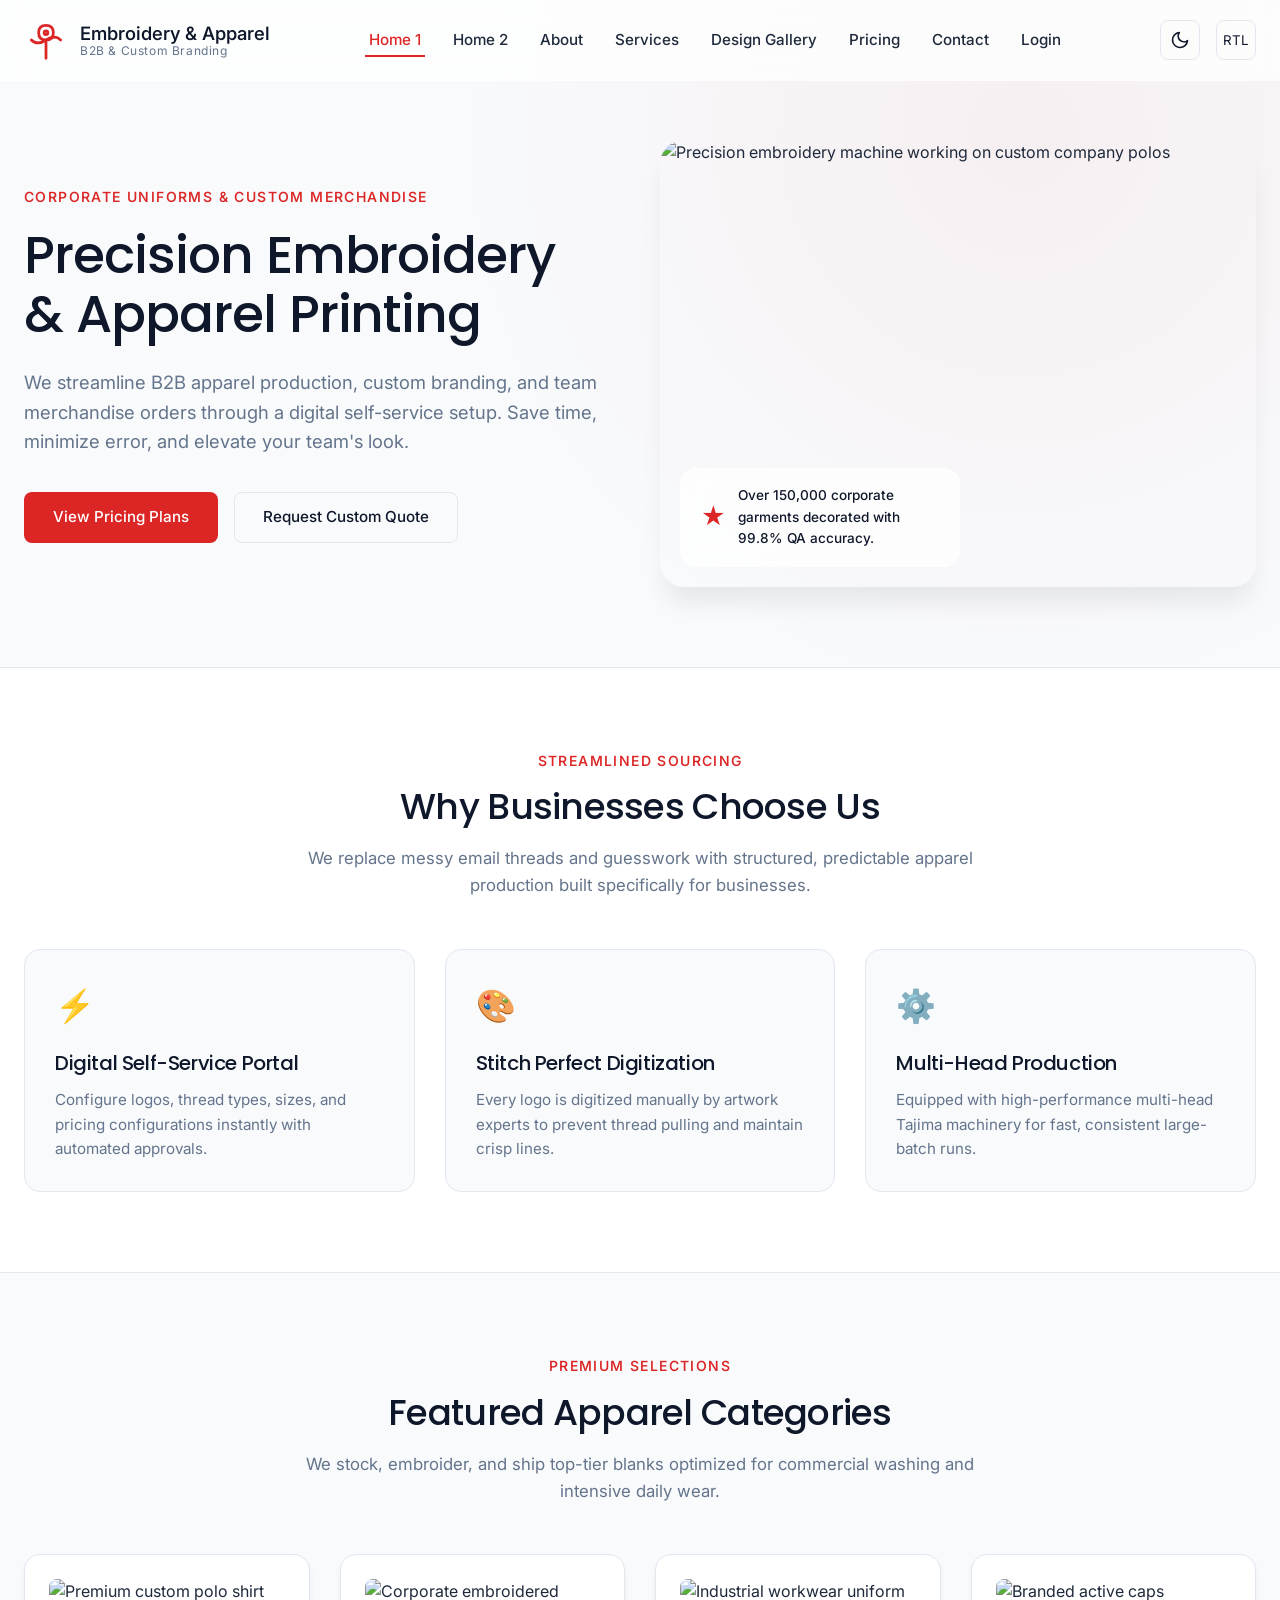
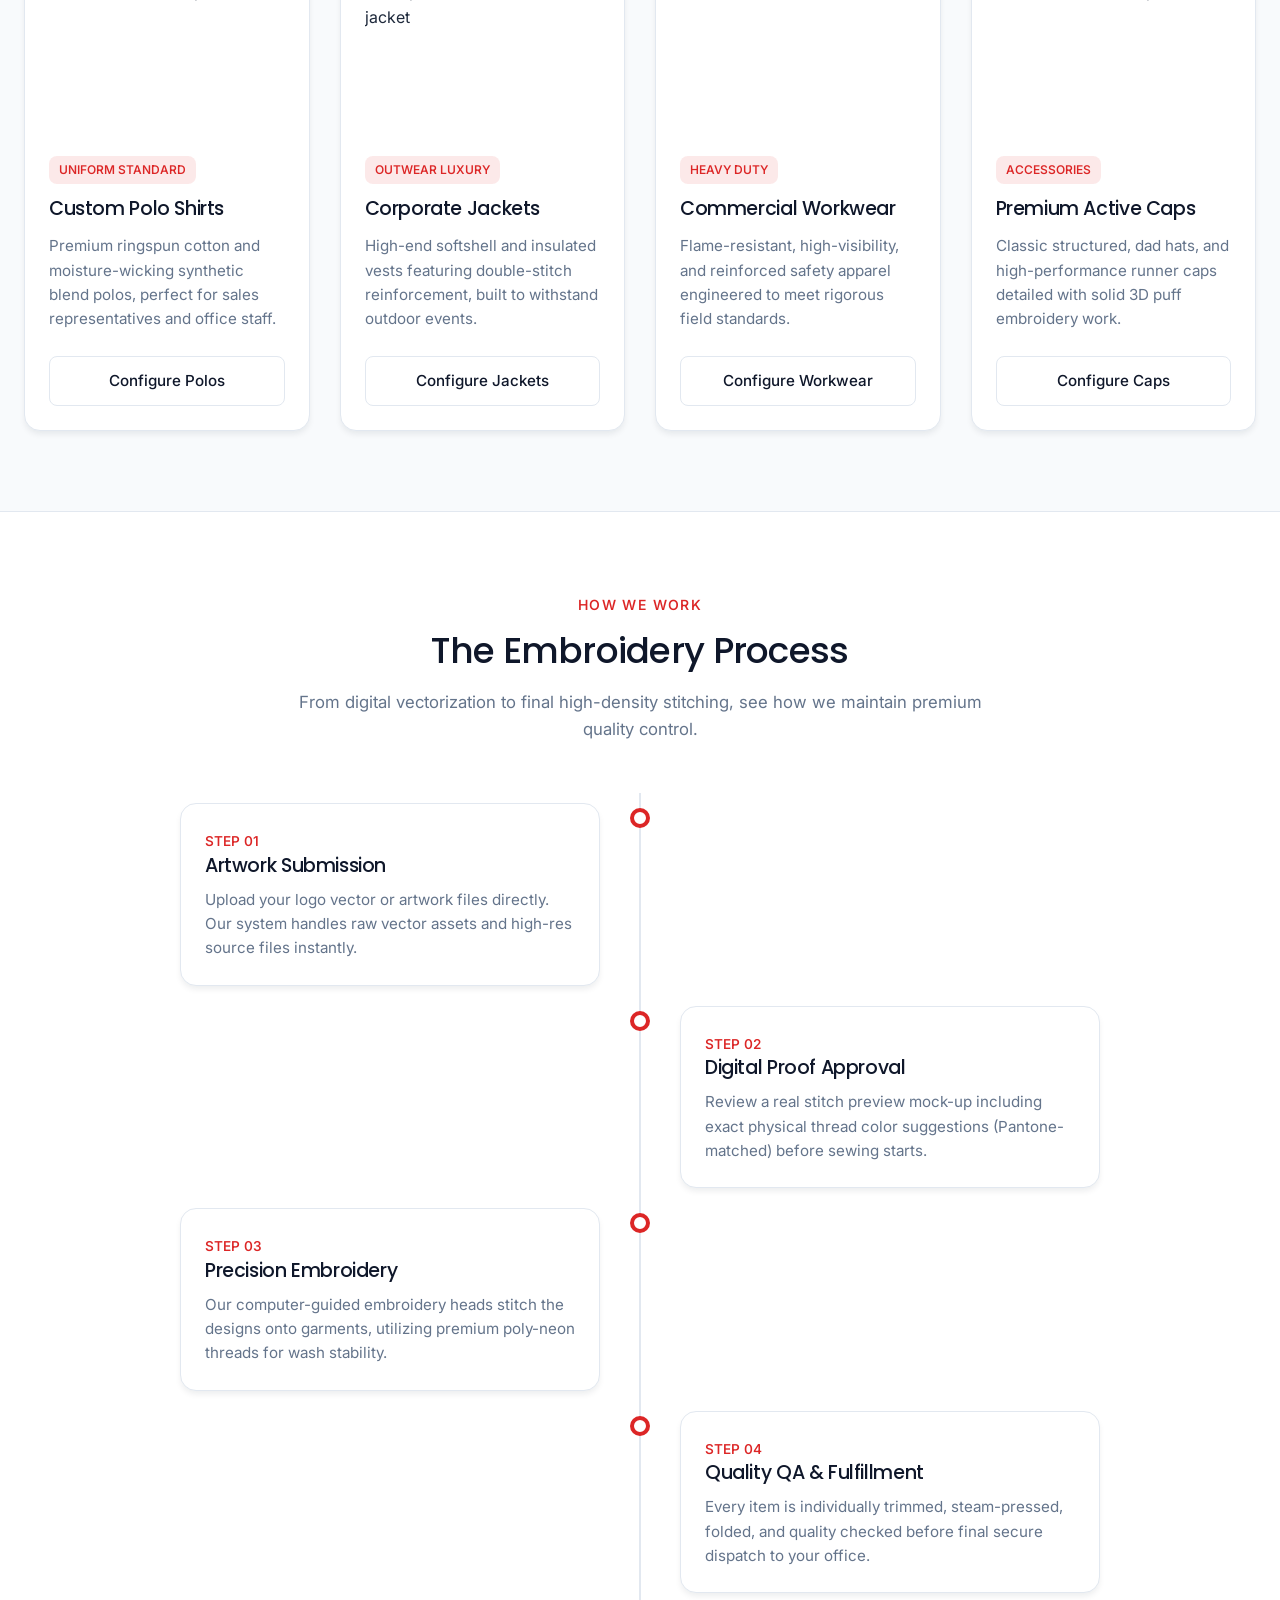
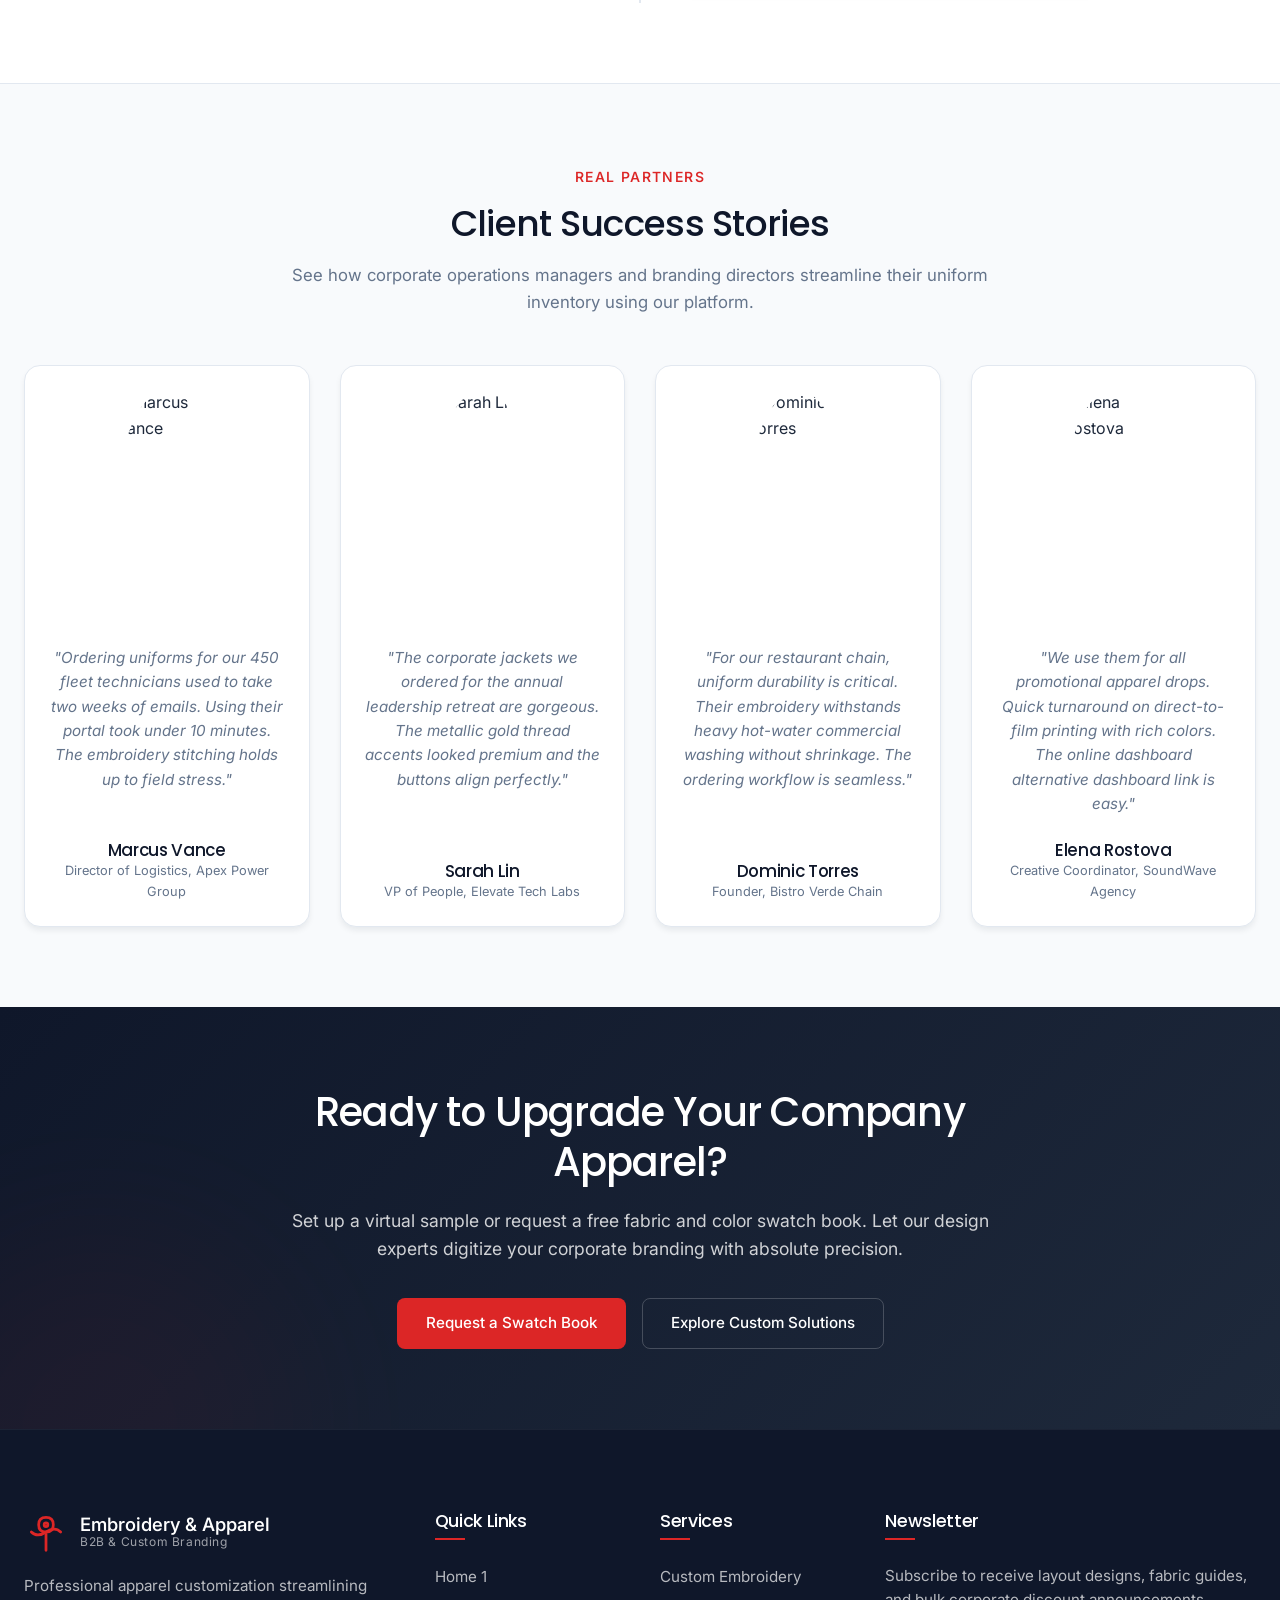
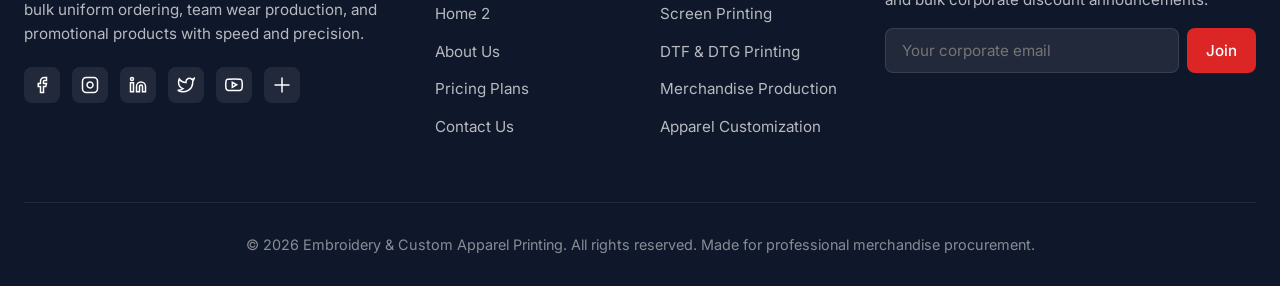
==== index.html @ 30b99170 "Initial commit of Embroidery & Custom Apparel Printing website" ====
<!DOCTYPE html>
<html lang="en">
<head>
  <meta charset="UTF-8">
  <meta name="viewport" content="width=device-width, initial-scale=1.0">
  <title>Embroidery & Custom Apparel Printing | B2B Uniforms & Merchandise</title>
  <meta name="description" content="Streamline B2B corporate uniform ordering, custom embroidery, and promotional screen printing. Discover high-quality bulk apparel production with zero hassle.">
  
  <!-- Open Graph Meta Tags -->
  <meta property="og:title" content="Embroidery & Custom Apparel Printing | B2B Uniforms">
  <meta property="og:description" content="Streamline corporate uniform ordering, custom embroidery, and promotional screen printing with our self-service bulk platform.">
  <meta property="og:image" content="https://images.unsplash.com/photo-1595079676339-1534801ad6cf?q=80&w=1200&auto=format&fit=crop">
  <meta property="og:url" content="https://customapparelprinting.com">
  <meta property="og:type" content="website">

  <!-- Style Sheets -->
  <link rel="stylesheet" href="assets/css/style.css">
  <link rel="stylesheet" href="assets/css/dark-mode.css">
  <link rel="stylesheet" href="assets/css/rtl.css">
</head>
<body>

  <!-- Sticky Navbar -->
  <header class="navbar-header">
    <div class="container navbar-container">
      <a href="index.html" class="logo">
        <svg class="logo-icon" viewBox="0 0 24 24" fill="none" stroke="currentColor" stroke-width="1.5" stroke-linecap="round" stroke-linejoin="round">
          <path d="M12 22V12M12 12c2.5 0 4-1.5 4-4s-1.5-4-4-4-4 1.5-4 4 1.5 4 4 4z"></path>
          <circle cx="12" cy="8" r="1"></circle>
          <path d="M20 12c-2-2-5-2-8 0s-6 2-8 0"></path>
        </svg>
        <div class="logo-text">
          Embroidery & Apparel
          <span>B2B & Custom Branding</span>
        </div>
      </a>
      <nav class="navbar-nav">
        <ul class="nav-menu">
          <li><a href="index.html" class="nav-link active">Home 1</a></li>
          <li><a href="home-2.html" class="nav-link">Home 2</a></li>
          <li><a href="about.html" class="nav-link">About</a></li>
          <li><a href="services.html" class="nav-link">Services</a></li>
          <li><a href="design-gallery.html" class="nav-link">Design Gallery</a></li>
          <li><a href="pricing.html" class="nav-link">Pricing</a></li>
          <li><a href="contact.html" class="nav-link">Contact</a></li>
          <li><a href="login.html" class="nav-link">Login</a></li>
        </ul>
      </nav>
      <div class="navbar-controls">
        <button id="dark-mode-toggle" class="ctrl-btn" aria-label="Toggle Dark Mode">
          <svg width="20" height="20" viewBox="0 0 24 24" fill="none" stroke="currentColor" stroke-width="2" stroke-linecap="round" stroke-linejoin="round">
            <path d="M21 12.79A9 9 0 1 1 11.21 3 7 7 0 0 0 21 12.79z"></path>
          </svg>
        </button>
        <button id="rtl-toggle" class="ctrl-btn" aria-label="Toggle RTL">RTL</button>
        <button class="hamburger" aria-label="Toggle Menu" aria-expanded="false">
          <span></span>
          <span></span>
          <span></span>
        </button>
      </div>
    </div>
  </header>

  <!-- Section 1: Hero Section (Mandatory) -->
  <section class="hero-split section" style="padding-top: 140px; background: radial-gradient(circle at 80% 20%, rgba(220, 38, 38, 0.05) 0%, transparent 50%);">
    <div class="container" style="display: grid; grid-template-columns: 1fr 1fr; gap: 40px; align-items: center;">
      <div class="hero-content" style="max-width: 580px;">
        <span class="section-subtitle" style="margin-bottom: 16px;">Corporate Uniforms & Custom Merchandise</span>
        <h1 style="font-size: 3.25rem; line-height: 1.15; margin-bottom: 24px;">Precision Embroidery & Apparel Printing</h1>
        <p style="font-size: 1.15rem; color: var(--color-text-muted); margin-bottom: 36px; line-height: 1.6;">
          We streamline B2B apparel production, custom branding, and team merchandise orders through a digital self-service setup. Save time, minimize error, and elevate your team's look.
        </p>
        <div style="display: flex; gap: 16px; flex-wrap: wrap;">
          <a href="pricing.html" class="btn btn-primary">View Pricing Plans</a>
          <a href="contact.html" class="btn btn-outline">Request Custom Quote</a>
        </div>
      </div>
      <div class="hero-image-wrapper" style="position: relative; border-radius: var(--border-radius-lg); overflow: hidden; box-shadow: var(--shadow-lg);">
        <img src="https://images.unsplash.com/photo-1595079676339-1534801ad6cf?q=80&w=800&auto=format&fit=crop" alt="Precision embroidery machine working on custom company polos" style="width: 100%; object-fit: cover; aspect-ratio: 4/3; display: block;" loading="lazy">
        <div style="position: absolute; bottom: 20px; left: 20px; background: var(--glass-bg); backdrop-filter: var(--glass-backdrop-filter); -webkit-backdrop-filter: var(--glass-backdrop-filter); border: 1px solid var(--glass-border); padding: 16px 20px; border-radius: var(--border-radius-md); display: flex; align-items: center; gap: 12px; max-width: 280px;">
          <span style="font-size: 24px; color: var(--color-accent);">★</span>
          <p style="font-size: 0.85rem; font-weight: 500; color: var(--color-primary); margin: 0;">Over 150,000 corporate garments decorated with 99.8% QA accuracy.</p>
        </div>
      </div>
    </div>
  </section>

  <!-- Section 2: Why Businesses Choose Us -->
  <section class="section" style="background-color: var(--color-bg-card); border-top: 1px solid var(--color-border); border-bottom: 1px solid var(--color-border);">
    <div class="container">
      <div class="section-title-wrapper">
        <span class="section-subtitle">Streamlined Sourcing</span>
        <h2 class="section-title">Why Businesses Choose Us</h2>
        <p class="section-desc">We replace messy email threads and guesswork with structured, predictable apparel production built specifically for businesses.</p>
      </div>
      <div style="display: grid; grid-template-columns: repeat(auto-fit, minmax(280px, 1fr)); gap: 30px;">
        <div style="padding: 30px; border-radius: var(--border-radius-md); border: 1px solid var(--color-border); background: var(--color-bg); transition: var(--transition-smooth);">
          <div style="color: var(--color-accent); font-size: 2rem; margin-bottom: 20px;">⚡</div>
          <h3 style="font-size: 1.25rem; margin-bottom: 12px;">Digital Self-Service Portal</h3>
          <p style="color: var(--color-text-muted); font-size: 0.95rem;">Configure logos, thread types, sizes, and pricing configurations instantly with automated approvals.</p>
        </div>
        <div style="padding: 30px; border-radius: var(--border-radius-md); border: 1px solid var(--color-border); background: var(--color-bg); transition: var(--transition-smooth);">
          <div style="color: var(--color-accent); font-size: 2rem; margin-bottom: 20px;">🎨</div>
          <h3 style="font-size: 1.25rem; margin-bottom: 12px;">Stitch Perfect Digitization</h3>
          <p style="color: var(--color-text-muted); font-size: 0.95rem;">Every logo is digitized manually by artwork experts to prevent thread pulling and maintain crisp lines.</p>
        </div>
        <div style="padding: 30px; border-radius: var(--border-radius-md); border: 1px solid var(--color-border); background: var(--color-bg); transition: var(--transition-smooth);">
          <div style="color: var(--color-accent); font-size: 2rem; margin-bottom: 20px;">⚙️</div>
          <h3 style="font-size: 1.25rem; margin-bottom: 12px;">Multi-Head Production</h3>
          <p style="color: var(--color-text-muted); font-size: 0.95rem;">Equipped with high-performance multi-head Tajima machinery for fast, consistent large-batch runs.</p>
        </div>
      </div>
    </div>
  </section>

  <!-- Section 3: 4 Featured Apparel Categories (4 Cards) -->
  <section class="section">
    <div class="container">
      <div class="section-title-wrapper">
        <span class="section-subtitle">Premium Selections</span>
        <h2 class="section-title">Featured Apparel Categories</h2>
        <p class="section-desc">We stock, embroider, and ship top-tier blanks optimized for commercial washing and intensive daily wear.</p>
      </div>
      <div class="card-grid">
        <!-- Card 1 -->
        <div class="card-item">
          <div class="card-img-wrapper">
            <img src="https://images.unsplash.com/photo-1583743814966-8936f5b7be1a?q=80&w=600&auto=format&fit=crop" alt="Premium custom polo shirt" loading="lazy">
          </div>
          <div class="card-body">
            <span class="card-badge">Uniform Standard</span>
            <h3 class="card-title">Custom Polo Shirts</h3>
            <p class="card-text">Premium ringspun cotton and moisture-wicking synthetic blend polos, perfect for sales representatives and office staff.</p>
            <a href="services-details.html" class="btn btn-outline btn-block card-btn">Configure Polos</a>
          </div>
        </div>
        <!-- Card 2 -->
        <div class="card-item">
          <div class="card-img-wrapper">
            <img src="https://images.unsplash.com/photo-1551488831-00ddcb6c6bd3?q=80&w=600&auto=format&fit=crop" alt="Corporate embroidered jacket" loading="lazy">
          </div>
          <div class="card-body">
            <span class="card-badge">Outwear Luxury</span>
            <h3 class="card-title">Corporate Jackets</h3>
            <p class="card-text">High-end softshell and insulated vests featuring double-stitch reinforcement, built to withstand outdoor events.</p>
            <a href="services-details.html" class="btn btn-outline btn-block card-btn">Configure Jackets</a>
          </div>
        </div>
        <!-- Card 3 -->
        <div class="card-item">
          <div class="card-img-wrapper">
            <img src="https://images.unsplash.com/photo-1504307651254-35680f356dfd?q=80&w=600&auto=format&fit=crop" alt="Industrial workwear uniform" loading="lazy">
          </div>
          <div class="card-body">
            <span class="card-badge">Heavy Duty</span>
            <h3 class="card-title">Commercial Workwear</h3>
            <p class="card-text">Flame-resistant, high-visibility, and reinforced safety apparel engineered to meet rigorous field standards.</p>
            <a href="services-details.html" class="btn btn-outline btn-block card-btn">Configure Workwear</a>
          </div>
        </div>
        <!-- Card 4 -->
        <div class="card-item">
          <div class="card-img-wrapper">
            <img src="https://images.unsplash.com/photo-1588850561407-ed78c282e89b?q=80&w=600&auto=format&fit=crop" alt="Branded active caps" loading="lazy">
          </div>
          <div class="card-body">
            <span class="card-badge">Accessories</span>
            <h3 class="card-title">Premium Active Caps</h3>
            <p class="card-text">Classic structured, dad hats, and high-performance runner caps detailed with solid 3D puff embroidery work.</p>
            <a href="services-details.html" class="btn btn-outline btn-block card-btn">Configure Caps</a>
          </div>
        </div>
      </div>
    </div>
  </section>

  <!-- Section 4: Embroidery Process Timeline -->
  <section class="section" style="background-color: var(--color-bg-card); border-top: 1px solid var(--color-border); border-bottom: 1px solid var(--color-border);">
    <div class="container">
      <div class="section-title-wrapper">
        <span class="section-subtitle">How We Work</span>
        <h2 class="section-title">The Embroidery Process</h2>
        <p class="section-desc">From digital vectorization to final high-density stitching, see how we maintain premium quality control.</p>
      </div>
      <div class="timeline">
        <!-- Timeline Item 1 -->
        <div class="timeline-item timeline-left">
          <div class="timeline-content">
            <span class="timeline-step">Step 01</span>
            <h3 style="font-size: 1.2rem; margin-bottom: 10px;">Artwork Submission</h3>
            <p style="color: var(--color-text-muted); font-size: 0.95rem;">Upload your logo vector or artwork files directly. Our system handles raw vector assets and high-res source files instantly.</p>
          </div>
        </div>
        <!-- Timeline Item 2 -->
        <div class="timeline-item timeline-right">
          <div class="timeline-content">
            <span class="timeline-step">Step 02</span>
            <h3 style="font-size: 1.2rem; margin-bottom: 10px;">Digital Proof Approval</h3>
            <p style="color: var(--color-text-muted); font-size: 0.95rem;">Review a real stitch preview mock-up including exact physical thread color suggestions (Pantone-matched) before sewing starts.</p>
          </div>
        </div>
        <!-- Timeline Item 3 -->
        <div class="timeline-item timeline-left">
          <div class="timeline-content">
            <span class="timeline-step">Step 03</span>
            <h3 style="font-size: 1.2rem; margin-bottom: 10px;">Precision Embroidery</h3>
            <p style="color: var(--color-text-muted); font-size: 0.95rem;">Our computer-guided embroidery heads stitch the designs onto garments, utilizing premium poly-neon threads for wash stability.</p>
          </div>
        </div>
        <!-- Timeline Item 4 -->
        <div class="timeline-item timeline-right">
          <div class="timeline-content">
            <span class="timeline-step">Step 04</span>
            <h3 style="font-size: 1.2rem; margin-bottom: 10px;">Quality QA & Fulfillment</h3>
            <p style="color: var(--color-text-muted); font-size: 0.95rem;">Every item is individually trimmed, steam-pressed, folded, and quality checked before final secure dispatch to your office.</p>
          </div>
        </div>
      </div>
    </div>
  </section>

  <!-- Section 5: 4 Client Success Stories (4 Cards) -->
  <section class="section">
    <div class="container">
      <div class="section-title-wrapper">
        <span class="section-subtitle">Real Partners</span>
        <h2 class="section-title">Client Success Stories</h2>
        <p class="section-desc">See how corporate operations managers and branding directors streamline their uniform inventory using our platform.</p>
      </div>
      <div class="card-grid">
        <!-- Testimonial 1 -->
        <div class="card-item">
          <div class="card-img-wrapper" style="padding-top: 100%; border-radius: 50%; width: 100px; height: 100px; margin: 0 auto 20px;">
            <img src="https://images.unsplash.com/photo-1560250097-0b93528c311a?q=80&w=400&auto=format&fit=crop" alt="Marcus Vance" style="border-radius: 50%;">
          </div>
          <div class="card-body" style="text-align: center;">
            <p class="card-text" style="font-style: italic;">"Ordering uniforms for our 450 fleet technicians used to take two weeks of emails. Using their portal took under 10 minutes. The embroidery stitching holds up to field stress."</p>
            <h4 style="font-size: 1.05rem; margin-top: auto;">Marcus Vance</h4>
            <span style="font-size: 0.8rem; color: var(--color-text-muted);">Director of Logistics, Apex Power Group</span>
          </div>
        </div>
        <!-- Testimonial 2 -->
        <div class="card-item">
          <div class="card-img-wrapper" style="padding-top: 100%; border-radius: 50%; width: 100px; height: 100px; margin: 0 auto 20px;">
            <img src="https://images.unsplash.com/photo-1573496359142-b8d87734a5a2?q=80&w=400&auto=format&fit=crop" alt="Sarah Lin" style="border-radius: 50%;">
          </div>
          <div class="card-body" style="text-align: center;">
            <p class="card-text" style="font-style: italic;">"The corporate jackets we ordered for the annual leadership retreat are gorgeous. The metallic gold thread accents looked premium and the buttons align perfectly."</p>
            <h4 style="font-size: 1.05rem; margin-top: auto;">Sarah Lin</h4>
            <span style="font-size: 0.8rem; color: var(--color-text-muted);">VP of People, Elevate Tech Labs</span>
          </div>
        </div>
        <!-- Testimonial 3 -->
        <div class="card-item">
          <div class="card-img-wrapper" style="padding-top: 100%; border-radius: 50%; width: 100px; height: 100px; margin: 0 auto 20px;">
            <img src="https://images.unsplash.com/photo-1580489944761-15a19d654956?q=80&w=400&auto=format&fit=crop" alt="Dominic Torres" style="border-radius: 50%;">
          </div>
          <div class="card-body" style="text-align: center;">
            <p class="card-text" style="font-style: italic;">"For our restaurant chain, uniform durability is critical. Their embroidery withstands heavy hot-water commercial washing without shrinkage. The ordering workflow is seamless."</p>
            <h4 style="font-size: 1.05rem; margin-top: auto;">Dominic Torres</h4>
            <span style="font-size: 0.8rem; color: var(--color-text-muted);">Founder, Bistro Verde Chain</span>
          </div>
        </div>
        <!-- Testimonial 4 -->
        <div class="card-item">
          <div class="card-img-wrapper" style="padding-top: 100%; border-radius: 50%; width: 100px; height: 100px; margin: 0 auto 20px;">
            <img src="https://images.unsplash.com/photo-1519085360753-af0119f7cbe7?q=80&w=400&auto=format&fit=crop" alt="Elena Rostova" style="border-radius: 50%;">
          </div>
          <div class="card-body" style="text-align: center;">
            <p class="card-text" style="font-style: italic;">"We use them for all promotional apparel drops. Quick turnaround on direct-to-film printing with rich colors. The online dashboard alternative dashboard link is easy."</p>
            <h4 style="font-size: 1.05rem; margin-top: auto;">Elena Rostova</h4>
            <span style="font-size: 0.8rem; color: var(--color-text-muted);">Creative Coordinator, SoundWave Agency</span>
          </div>
        </div>
      </div>
    </div>
  </section>

  <!-- Section 6: Call To Action Banner -->
  <section class="section" style="background: linear-gradient(135deg, var(--color-primary) 0%, var(--color-secondary) 100%); color: var(--color-light); overflow: hidden; position: relative;">
    <div class="container" style="text-align: center; max-width: 800px; position: relative; z-index: 2;">
      <h2 style="color: var(--color-light); font-size: 2.5rem; margin-bottom: 20px;">Ready to Upgrade Your Company Apparel?</h2>
      <p style="color: rgba(255,255,255,0.8); font-size: 1.1rem; margin-bottom: 35px; line-height: 1.6;">
        Set up a virtual sample or request a free fabric and color swatch book. Let our design experts digitize your corporate branding with absolute precision.
      </p>
      <div style="display: flex; gap: 16px; justify-content: center; flex-wrap: wrap;">
        <a href="contact.html" class="btn btn-primary">Request a Swatch Book</a>
        <a href="services.html" class="btn btn-outline" style="border-color: rgba(255,255,255,0.2); color: var(--color-light);">Explore Custom Solutions</a>
      </div>
    </div>
    <div style="position: absolute; width: 400px; height: 400px; background-color: var(--color-accent); border-radius: 50%; opacity: 0.05; bottom: -200px; left: -100px; filter: blur(80px);"></div>
  </section>

  <!-- Sticky Footer -->
  <footer class="footer">
    <div class="container">
      <div class="footer-grid">
        <div>
          <a href="index.html" class="logo" style="margin-bottom: 20px;">
            <svg class="logo-icon" viewBox="0 0 24 24" fill="none" stroke="currentColor" stroke-width="1.5" stroke-linecap="round" stroke-linejoin="round" style="color: var(--color-accent);">
              <path d="M12 22V12M12 12c2.5 0 4-1.5 4-4s-1.5-4-4-4-4 1.5-4 4 1.5 4 4 4z"></path>
              <circle cx="12" cy="8" r="1"></circle>
              <path d="M20 12c-2-2-5-2-8 0s-6 2-8 0"></path>
            </svg>
            <div class="logo-text" style="color: var(--color-light);">
              Embroidery & Apparel
              <span style="color: rgba(255,255,255,0.6);">B2B & Custom Branding</span>
            </div>
          </a>
          <p class="footer-col-desc">
            Professional apparel customization streamlining bulk uniform ordering, team wear production, and promotional products with speed and precision.
          </p>
          <div class="social-links">
            <a href="https://facebook.com" class="social-link" target="_blank" aria-label="Facebook"><svg width="18" height="18" viewBox="0 0 24 24" fill="none" stroke="currentColor" stroke-width="2"><path d="M18 2h-3a5 5 0 0 0-5 5v3H7v4h3v8h4v-8h3l1-4h-4V7a1 1 0 0 1 1-1h3z"></path></svg></a>
            <a href="https://instagram.com" class="social-link" target="_blank" aria-label="Instagram"><svg width="18" height="18" viewBox="0 0 24 24" fill="none" stroke="currentColor" stroke-width="2"><rect x="2" y="2" width="20" height="20" rx="5" ry="5"></rect><path d="M16 11.37A4 4 0 1 1 12.63 8 4 4 0 0 1 16 11.37z"></path><line x1="17.5" y1="6.5" x2="17.51" y2="6.5"></line></svg></a>
            <a href="https://linkedin.com" class="social-link" target="_blank" aria-label="LinkedIn"><svg width="18" height="18" viewBox="0 0 24 24" fill="none" stroke="currentColor" stroke-width="2"><path d="M16 8a6 6 0 0 1 6 6v7h-4v-7a2 2 0 0 0-2-2 2 2 0 0 0-2 2v7h-4v-7a6 6 0 0 1 6-6z"></path><rect x="2" y="9" width="4" height="12"></rect><circle cx="4" cy="4" r="2"></circle></svg></a>
            <a href="https://twitter.com" class="social-link" target="_blank" aria-label="X"><svg width="18" height="18" viewBox="0 0 24 24" fill="none" stroke="currentColor" stroke-width="2"><path d="M23 3a10.9 10.9 0 0 1-3.14 1.53 4.48 4.48 0 0 0-7.86 3v1A10.66 10.66 0 0 1 3 4s-4 9 5 13a11.64 11.64 0 0 1-7 2c9 5 20 0 20-11.5a4.5 4.5 0 0 0-.08-.83A7.72 7.72 0 0 0 23 3z"></path></svg></a>
            <a href="https://youtube.com" class="social-link" target="_blank" aria-label="YouTube"><svg width="18" height="18" viewBox="0 0 24 24" fill="none" stroke="currentColor" stroke-width="2"><path d="M22.54 6.42a2.78 2.78 0 0 0-1.94-2C18.88 4 12 4 12 4s-6.88 0-8.6.46a2.78 2.78 0 0 0-1.94 2A29 29 0 0 0 1 11.75a29 29 0 0 0 .46 5.33A2.78 2.78 0 0 0 3.4 19c1.72.46 8.6.46 8.6.46s6.88 0 8.6-.46a2.78 2.78 0 0 0 1.94-2 29 29 0 0 0 .46-5.25 29 29 0 0 0-.46-5.33z"></path><polygon points="9.75 15.02 15.5 11.75 9.75 8.48 9.75 15.02"></polygon></svg></a>
            <a href="https://pinterest.com" class="social-link" target="_blank" aria-label="Pinterest"><svg width="18" height="18" viewBox="0 0 24 24" fill="none" stroke="currentColor" stroke-width="2"><line x1="2" y1="12" x2="22" y2="12"></line><line x1="12" y1="2" x2="12" y2="22"></line></svg></a>
          </div>
        </div>
        <div>
          <h4 class="footer-col-title">Quick Links</h4>
          <ul class="footer-links">
            <li><a href="index.html">Home 1</a></li>
            <li><a href="home-2.html">Home 2</a></li>
            <li><a href="about.html">About Us</a></li>
            <li><a href="pricing.html">Pricing Plans</a></li>
            <li><a href="contact.html">Contact Us</a></li>
          </ul>
        </div>
        <div>
          <h4 class="footer-col-title">Services</h4>
          <ul class="footer-links">
            <li><a href="services-details.html">Custom Embroidery</a></li>
            <li><a href="services-details.html">Screen Printing</a></li>
            <li><a href="services-details.html">DTF & DTG Printing</a></li>
            <li><a href="services-details.html">Merchandise Production</a></li>
            <li><a href="services.html">Apparel Customization</a></li>
          </ul>
        </div>
        <div>
          <h4 class="footer-col-title">Newsletter</h4>
          <p class="newsletter-text">Subscribe to receive layout designs, fabric guides, and bulk corporate discount announcements.</p>
          <form class="newsletter-form" data-validate>
            <div class="form-group" style="margin-bottom:0; flex-grow:1;">
              <input type="email" class="form-input newsletter-input" placeholder="Your corporate email" required aria-label="Email Address">
              <span class="form-error-msg">Please enter a valid email</span>
            </div>
            <button type="submit" class="btn btn-primary" style="padding:12px 18px;">Join</button>
          </form>
        </div>
      </div>
      <div class="footer-bottom">
        <p>&copy; 2026 Embroidery & Custom Apparel Printing. All rights reserved. Made for professional merchandise procurement.</p>
      </div>
    </div>
  </footer>

  <!-- Scripts -->
  <script src="assets/js/main.js"></script>
</body>
</html>
---- assets/css/style.css ----
@import url('https://fonts.googleapis.com/css2?family=Inter:wght@400;500;550&family=Poppins:wght@400;500;550&display=swap');

:root {
  /* Colors */
  --color-primary: #0F172A;
  --color-secondary: #1E293B;
  --color-accent: #DC2626;
  --color-light: #FFFFFF;
  --color-bg: #F8FAFC;
  --color-bg-card: #FFFFFF;
  --color-text: #1E293B;
  --color-text-muted: #64748B;
  --color-border: #E2E8F0;
  --color-input-bg: #FFFFFF;
  --color-accent-hover: #B91C1C;
  --color-shadow: rgba(15, 23, 42, 0.08);

  /* Typography */
  --font-primary: 'Poppins', sans-serif;
  --font-secondary: 'Inter', sans-serif;

  /* Spacing & Layout */
  --border-radius-sm: 8px;
  --border-radius-md: 16px;
  --border-radius-lg: 24px;
  --transition-smooth: all 0.3s cubic-bezier(0.4, 0, 0.2, 1);
  --shadow-sm: 0 4px 6px -1px var(--color-shadow);
  --shadow-md: 0 10px 15px -3px var(--color-shadow);
  --shadow-lg: 0 20px 25px -5px var(--color-shadow);

  /* Glassmorphism */
  --glass-bg: rgba(255, 255, 255, 0.75);
  --glass-border: rgba(255, 255, 255, 0.3);
  --glass-backdrop-filter: blur(12px);
}

/* General Reset */
*, *::before, *::after {
  box-sizing: border-box;
  margin: 0;
  padding: 0;
}

html {
  scroll-behavior: smooth;
  font-size: 16px;
}

body {
  font-family: var(--font-secondary);
  font-weight: 400;
  color: var(--color-text);
  background-color: var(--color-bg);
  line-height: 1.6;
  overflow-x: hidden;
  transition: background-color 0.3s, color 0.3s;
}

/* Typography Rules */
h1, h2, h3, h4, h5, h6 {
  font-family: var(--font-primary);
  font-weight: 500; /* Strict requirement: under 600 (500 or 550) */
  color: var(--color-primary);
  line-height: 1.25;
  letter-spacing: -0.02em;
}

p, span, li, button, input, label, textarea, select {
  font-family: var(--font-secondary);
  font-weight: 400; /* Between 400 and 550 */
}

a {
  text-decoration: none;
  color: inherit;
  transition: var(--transition-smooth);
}

img {
  max-width: 100%;
  height: auto;
  display: block;
}

/* Container */
.container {
  width: 100%;
  max-width: 1280px;
  margin-left: auto;
  margin-right: auto;
  padding-left: 24px;
  padding-right: 24px;
}

/* Section Spacing */
.section {
  padding: 80px 0;
  position: relative;
}

.section-title-wrapper {
  text-align: center;
  margin-bottom: 50px;
  max-width: 700px;
  margin-left: auto;
  margin-right: auto;
}

.section-subtitle {
  color: var(--color-accent);
  font-size: 0.875rem;
  font-weight: 550;
  text-transform: uppercase;
  letter-spacing: 0.1em;
  margin-bottom: 12px;
  display: inline-block;
}

.section-title {
  font-size: 2.25rem;
  margin-bottom: 16px;
}

.section-desc {
  font-size: 1.05rem;
  color: var(--color-text-muted);
}

/* Buttons */
.btn {
  display: inline-flex;
  align-items: center;
  justify-content: center;
  padding: 12px 28px;
  font-weight: 500;
  border-radius: var(--border-radius-sm);
  transition: var(--transition-smooth);
  cursor: pointer;
  border: 1px solid transparent;
  font-size: 0.95rem;
  gap: 8px;
}

.btn-primary {
  background-color: var(--color-accent);
  color: var(--color-light);
}

.btn-primary:hover {
  background-color: var(--color-accent-hover);
  transform: translateY(-2px);
}

.btn-secondary {
  background-color: var(--color-secondary);
  color: var(--color-light);
}

.btn-secondary:hover {
  background-color: var(--color-primary);
  transform: translateY(-2px);
}

.btn-outline {
  background-color: transparent;
  border-color: var(--color-border);
  color: var(--color-primary);
}

.btn-outline:hover {
  background-color: var(--color-primary);
  color: var(--color-light);
  border-color: var(--color-primary);
  transform: translateY(-2px);
}

.btn-block {
  width: 100%;
}

/* Header & Navigation */
.navbar-header {
  position: fixed;
  top: 0;
  left: 0;
  width: 100%;
  z-index: 1000;
  background-color: var(--glass-bg);
  border-bottom: 1px solid var(--glass-border);
  backdrop-filter: var(--glass-backdrop-filter);
  -webkit-backdrop-filter: var(--glass-backdrop-filter);
  transition: var(--transition-smooth);
}

.navbar-header.scrolled {
  box-shadow: var(--shadow-sm);
}

.navbar-container {
  display: flex;
  align-items: center;
  justify-content: space-between;
  height: 80px;
}

/* Logo Design */
.logo {
  display: flex;
  align-items: center;
  gap: 12px;
}

.logo-icon {
  width: 44px;
  height: 44px;
  color: var(--color-accent);
}

.logo-text {
  font-size: 1.15rem;
  font-weight: 550;
  line-height: 1.2;
  color: var(--color-primary);
}

.logo-text span {
  display: block;
  font-size: 0.75rem;
  color: var(--color-text-muted);
  font-weight: 400;
  letter-spacing: 0.05em;
}

/* Navigation Links */
.nav-menu {
  display: flex;
  align-items: center;
  list-style: none;
  gap: 24px;
}

.nav-link {
  font-size: 0.95rem;
  font-weight: 500;
  color: var(--color-secondary);
  padding: 8px 4px;
  position: relative;
}

.nav-link:hover, .nav-link.active {
  color: var(--color-accent);
}

.nav-link::after {
  content: '';
  position: absolute;
  bottom: 0;
  left: 0;
  width: 0;
  height: 2px;
  background-color: var(--color-accent);
  transition: var(--transition-smooth);
}

.nav-link:hover::after, .nav-link.active::after {
  width: 100%;
}

/* Navbar Controls */
.navbar-controls {
  display: flex;
  align-items: center;
  gap: 16px;
}

.ctrl-btn {
  background: transparent;
  border: 1px solid var(--color-border);
  border-radius: var(--border-radius-sm);
  width: 40px;
  height: 40px;
  display: flex;
  align-items: center;
  justify-content: center;
  cursor: pointer;
  color: var(--color-primary);
  transition: var(--transition-smooth);
}

.ctrl-btn:hover {
  background-color: var(--color-border);
  color: var(--color-accent);
}

.hamburger {
  display: none;
  flex-direction: column;
  justify-content: space-between;
  width: 24px;
  height: 18px;
  background: transparent;
  border: none;
  cursor: pointer;
}

.hamburger span {
  width: 100%;
  height: 2px;
  background-color: var(--color-primary);
  transition: var(--transition-smooth);
}

/* Grid & Card Rules */
.card-grid {
  display: grid;
  gap: 30px;
}

@media (min-width: 1024px) {
  .card-grid {
    grid-template-columns: repeat(4, 1fr);
  }
}

@media (min-width: 768px) and (max-width: 1023px) {
  .card-grid {
    grid-template-columns: repeat(2, 1fr);
  }
}

@media (max-width: 767px) {
  .card-grid {
    grid-template-columns: 1fr;
  }
}

/* Core Card Item - Structured for equal heights & perfectly aligned buttons */
.card-item {
  background-color: var(--color-bg-card);
  border: 1px solid var(--color-border);
  border-radius: var(--border-radius-md);
  padding: 24px;
  display: flex;
  flex-direction: column;
  height: 100%;
  transition: var(--transition-smooth);
  box-shadow: var(--shadow-sm);
}

.card-item:hover {
  transform: translateY(-6px);
  box-shadow: var(--shadow-lg);
  border-color: var(--color-accent);
}

.card-img-wrapper {
  position: relative;
  width: 100%;
  padding-top: 66.67%; /* 3:2 exact aspect ratio */
  border-radius: var(--border-radius-sm);
  overflow: hidden;
  margin-bottom: 20px;
}

.card-img-wrapper img {
  position: absolute;
  top: 0;
  left: 0;
  width: 100%;
  height: 100%;
  object-fit: cover;
  transition: var(--transition-smooth);
}

.card-item:hover .card-img-wrapper img {
  transform: scale(1.05);
}

.card-body {
  display: flex;
  flex-direction: column;
  flex-grow: 1;
}

.card-badge {
  display: inline-block;
  align-self: flex-start;
  background-color: rgba(220, 38, 38, 0.1);
  color: var(--color-accent);
  padding: 4px 10px;
  border-radius: var(--border-radius-sm);
  font-size: 0.75rem;
  font-weight: 550;
  margin-bottom: 12px;
  text-transform: uppercase;
}

.card-title {
  font-size: 1.2rem;
  margin-bottom: 12px;
  color: var(--color-primary);
  line-height: 1.4;
}

.card-text {
  font-size: 0.95rem;
  color: var(--color-text-muted);
  margin-bottom: 24px;
  flex-grow: 1; /* Pushes the button downwards so they align horizontally */
}

.card-btn {
  align-self: flex-start;
  margin-top: auto; /* Absolute button alignment at bottom of cards */
}

/* Breadcrumb / Hero Inner */
.page-hero {
  background-color: var(--color-primary);
  color: var(--color-light);
  padding: 140px 0 80px;
  position: relative;
  overflow: hidden;
}

.page-hero::before {
  content: '';
  position: absolute;
  width: 300px;
  height: 300px;
  border-radius: 50%;
  background: var(--color-accent);
  filter: blur(150px);
  opacity: 0.15;
  top: -100px;
  right: -50px;
}

.page-hero-title {
  color: var(--color-light);
  font-size: 2.75rem;
  margin-bottom: 16px;
}

.breadcrumb {
  display: flex;
  align-items: center;
  gap: 8px;
  font-size: 0.9rem;
  color: rgba(255, 255, 255, 0.7);
}

.breadcrumb a {
  color: var(--color-light);
}

.breadcrumb a:hover {
  color: var(--color-accent);
}

.breadcrumb-separator {
  color: rgba(255, 255, 255, 0.4);
}

/* Timeline Components */
.timeline {
  position: relative;
  max-width: 1000px;
  margin: 0 auto;
}

.timeline::before {
  content: '';
  position: absolute;
  width: 2px;
  background-color: var(--color-border);
  top: 0;
  bottom: 0;
  left: 50%;
  transform: translateX(-50%);
}

.timeline-item {
  padding: 10px 40px;
  position: relative;
  background-color: inherit;
  width: 50%;
}

.timeline-item::after {
  content: '';
  position: absolute;
  width: 20px;
  height: 20px;
  right: -10px;
  background-color: var(--color-light);
  border: 4px solid var(--color-accent);
  top: 15px;
  border-radius: 50%;
  z-index: 1;
}

.timeline-left {
  left: 0;
}

.timeline-right {
  left: 50%;
}

.timeline-right::after {
  left: -10px;
}

.timeline-content {
  padding: 24px;
  background-color: var(--color-bg-card);
  position: relative;
  border-radius: var(--border-radius-md);
  border: 1px solid var(--color-border);
  box-shadow: var(--shadow-sm);
}

.timeline-step {
  font-size: 0.85rem;
  font-weight: 550;
  color: var(--color-accent);
  text-transform: uppercase;
  margin-bottom: 8px;
}

/* Forms Validation Styling */
.form-group {
  margin-bottom: 20px;
  position: relative;
}

.form-label {
  display: block;
  font-size: 0.9rem;
  font-weight: 500;
  margin-bottom: 8px;
  color: var(--color-primary);
}

.form-input {
  width: 100%;
  padding: 12px 16px;
  border: 1px solid var(--color-border);
  border-radius: var(--border-radius-sm);
  background-color: var(--color-input-bg);
  color: var(--color-text);
  font-size: 0.95rem;
  transition: var(--transition-smooth);
}

.form-input:focus {
  outline: none;
  border-color: var(--color-accent);
  box-shadow: 0 0 0 3px rgba(220, 38, 38, 0.15);
}

.form-error-msg {
  color: var(--color-accent);
  font-size: 0.78rem;
  margin-top: 4px;
  display: none;
}

.form-group.has-error .form-input {
  border-color: var(--color-accent);
}

.form-group.has-error .form-error-msg {
  display: block;
}

.form-group.is-valid .form-input {
  border-color: #10B981;
}

/* Footer Section */
.footer {
  background-color: var(--color-primary);
  color: var(--color-light);
  padding: 80px 0 30px;
  border-top: 1px solid rgba(255, 255, 255, 0.05);
}

.footer h1, .footer h2, .footer h3, .footer h4 {
  color: var(--color-light);
}

.footer-grid {
  display: grid;
  grid-template-columns: 2fr 1fr 1fr 2fr;
  gap: 40px;
  margin-bottom: 50px;
}

.footer-col-desc {
  color: rgba(255, 255, 255, 0.7);
  margin-top: 16px;
  font-size: 0.95rem;
}

.footer-col-title {
  font-size: 1.1rem;
  margin-bottom: 24px;
  position: relative;
  padding-bottom: 8px;
}

.footer-col-title::after {
  content: '';
  position: absolute;
  left: 0;
  bottom: 0;
  width: 30px;
  height: 2px;
  background-color: var(--color-accent);
}

.footer-links {
  list-style: none;
}

.footer-links li {
  margin-bottom: 12px;
}

.footer-links a {
  color: rgba(255, 255, 255, 0.7);
  font-size: 0.95rem;
}

.footer-links a:hover {
  color: var(--color-accent);
  padding-left: 6px;
}

.footer-info-item {
  display: flex;
  gap: 12px;
  margin-bottom: 16px;
  font-size: 0.95rem;
  color: rgba(255, 255, 255, 0.7);
}

.footer-info-item svg {
  flex-shrink: 0;
  width: 20px;
  height: 20px;
  color: var(--color-accent);
}

.newsletter-text {
  color: rgba(255, 255, 255, 0.7);
  font-size: 0.95rem;
  margin-bottom: 16px;
}

.newsletter-form {
  display: flex;
  gap: 8px;
}

.newsletter-input {
  flex-grow: 1;
  background-color: rgba(255, 255, 255, 0.08);
  border: 1px solid rgba(255, 255, 255, 0.1);
  color: var(--color-light);
}

.newsletter-input:focus {
  border-color: var(--color-accent);
}

.social-links {
  display: flex;
  gap: 12px;
  margin-top: 20px;
}

.social-link {
  width: 36px;
  height: 36px;
  background-color: rgba(255, 255, 255, 0.08);
  color: var(--color-light);
  border-radius: var(--border-radius-sm);
  display: flex;
  align-items: center;
  justify-content: center;
  transition: var(--transition-smooth);
}

.social-link:hover {
  background-color: var(--color-accent);
  color: var(--color-light);
  transform: translateY(-2px);
}

.footer-bottom {
  border-top: 1px solid rgba(255, 255, 255, 0.08);
  padding-top: 30px;
  text-align: center;
  font-size: 0.9rem;
  color: rgba(255, 255, 255, 0.5);
}

/* Success Modal / Feedback */
.toast-msg {
  position: fixed;
  bottom: 24px;
  right: 24px;
  background-color: #10B981;
  color: var(--color-light);
  padding: 16px 24px;
  border-radius: var(--border-radius-sm);
  box-shadow: var(--shadow-lg);
  transform: translateY(100px);
  opacity: 0;
  transition: var(--transition-smooth);
  z-index: 1100;
  display: flex;
  align-items: center;
  gap: 10px;
}

.toast-msg.show {
  transform: translateY(0);
  opacity: 1;
}

/* Responsive Overrides */
@media (max-width: 1024px) {
  .footer-grid {
    grid-template-columns: repeat(2, 1fr);
  }
}

@media (max-width: 768px) {
  .hamburger {
    display: flex;
  }
  
  .nav-menu {
    position: fixed;
    top: 80px;
    left: -100%;
    width: 100%;
    height: calc(100vh - 80px);
    background-color: var(--color-bg-card);
    flex-direction: column;
    align-items: stretch;
    padding: 40px 24px;
    gap: 16px;
    transition: var(--transition-smooth);
    box-shadow: var(--shadow-lg);
    overflow-y: auto;
  }
  
  .nav-menu.open {
    left: 0;
  }
  
  .nav-link {
    font-size: 1.1rem;
    padding: 12px 0;
    display: block;
    border-bottom: 1px solid var(--color-border);
  }
  
  .nav-link::after {
    display: none;
  }
  
  .timeline::before {
    left: 20px;
  }
  
  .timeline-item {
    width: 100%;
    padding-left: 45px;
    padding-right: 0;
  }
  
  .timeline-item::after {
    left: 10px;
  }
  
  .timeline-right {
    left: 0%;
  }
}

@media (max-width: 480px) {
  .footer-grid {
    grid-template-columns: 1fr;
  }
  .section {
    padding: 60px 0;
  }
  .section-title {
    font-size: 1.85rem;
  }
}
---- assets/css/dark-mode.css ----
/* Dark Mode Styling */

body.dark-mode {
  --color-primary: #F8FAFC;         /* Light Text / Primary elements in dark */
  --color-secondary: #E2E8F0;       /* Secondary details */
  --color-bg: #0B1120;              /* Main Deep Dark Background */
  --color-bg-card: #0F172A;         /* Slate dark card background */
  --color-text: #E2E8F0;            /* Main body text */
  --color-text-muted: #94A3B8;      /* Muted descriptions */
  --color-border: #1E293B;          /* Darker border line */
  --color-input-bg: #1E293B;        /* Form element bg */
  --color-shadow: rgba(0, 0, 0, 0.45);
  
  --glass-bg: rgba(11, 17, 32, 0.85);
  --glass-border: rgba(255, 255, 255, 0.05);
}

/* Specific component tweaks for Dark Mode to look extremely premium */
body.dark-mode .navbar-header {
  border-bottom: 1px solid rgba(255, 255, 255, 0.05);
}

body.dark-mode .nav-link {
  color: var(--color-secondary);
}

body.dark-mode .nav-link:hover, 
body.dark-mode .nav-link.active {
  color: var(--color-light);
}

body.dark-mode .ctrl-btn {
  color: var(--color-secondary);
  border-color: var(--color-border);
}

body.dark-mode .ctrl-btn:hover {
  background-color: var(--color-secondary);
  color: var(--color-bg);
}

body.dark-mode .hamburger span {
  background-color: var(--color-secondary);
}

/* Card adaptive glowing details */
body.dark-mode .card-item {
  box-shadow: 0 4px 20px -2px rgba(0, 0, 0, 0.5);
}

body.dark-mode .card-item:hover {
  border-color: var(--color-accent);
  box-shadow: 0 10px 30px -5px rgba(220, 38, 38, 0.15);
}

/* Sticky Headers & Accents */
body.dark-mode .page-hero {
  background-color: #070C16;
}

body.dark-mode .timeline::before {
  background-color: var(--color-border);
}

body.dark-mode .timeline-content {
  background-color: var(--color-bg-card);
  border-color: var(--color-border);
}

body.dark-mode .timeline-item::after {
  background-color: var(--color-bg-card);
  border-color: var(--color-accent);
}

/* Inputs & Form controls */
body.dark-mode .form-input {
  border-color: var(--color-border);
  color: var(--color-light);
}

body.dark-mode .form-input:focus {
  border-color: var(--color-accent);
  box-shadow: 0 0 0 3px rgba(220, 38, 38, 0.25);
}

body.dark-mode .btn-outline {
  border-color: var(--color-border);
  color: var(--color-light);
}

body.dark-mode .btn-outline:hover {
  background-color: var(--color-light);
  color: #0B1120;
  border-color: var(--color-light);
}

/* Text selections & scrollbars in Dark Mode */
body.dark-mode ::selection {
  background-color: var(--color-accent);
  color: var(--color-light);
}

body.dark-mode ::-webkit-scrollbar {
  width: 10px;
}

body.dark-mode ::-webkit-scrollbar-track {
  background: var(--color-bg);
}

body.dark-mode ::-webkit-scrollbar-thumb {
  background: var(--color-border);
  border-radius: 5px;
}

body.dark-mode ::-webkit-scrollbar-thumb:hover {
  background: var(--color-text-muted);
}
---- assets/css/rtl.css ----
/* RTL Layout Adjustments */

[dir="rtl"] {
  direction: rtl;
  unicode-bidi: embed;
}

/* Typography alignment */
[dir="rtl"] body,
[dir="rtl"] p,
[dir="rtl"] h1,
[dir="rtl"] h2,
[dir="rtl"] h3,
[dir="rtl"] h4,
[dir="rtl"] h5,
[dir="rtl"] h6,
[dir="rtl"] span,
[dir="rtl"] input,
[dir="rtl"] textarea {
  text-align: right;
}

/* Section Header alignments */
[dir="rtl"] .section-title-wrapper {
  text-align: center;
}

/* Buttons and Links */
[dir="rtl"] .btn {
  flex-direction: row-reverse;
}

/* Nav alignments */
[dir="rtl"] .logo {
  flex-direction: row-reverse;
}

[dir="rtl"] .logo-text {
  text-align: right;
}

[dir="rtl"] .nav-link::after {
  left: auto;
  right: 0;
}

/* Cards buttons and badges alignment */
[dir="rtl"] .card-badge,
[dir="rtl"] .card-btn {
  align-self: flex-start;
}

[dir="rtl"] .card-text {
  text-align: right;
}

/* Timeline alignment flip */
@media (min-width: 769px) {
  [dir="rtl"] .timeline::before {
    left: auto;
    right: 50%;
    transform: translateX(50%);
  }

  [dir="rtl"] .timeline-item {
    left: auto;
    right: 0;
  }

  [dir="rtl"] .timeline-left {
    right: 0;
  }

  [dir="rtl"] .timeline-left::after {
    right: auto;
    left: -10px;
  }

  [dir="rtl"] .timeline-right {
    right: 50%;
  }

  [dir="rtl"] .timeline-right::after {
    left: auto;
    right: -10px;
  }
}

@media (max-width: 768px) {
  [dir="rtl"] .nav-menu {
    left: auto;
    right: -100%;
  }
  
  [dir="rtl"] .nav-menu.open {
    left: auto;
    right: 0;
  }
  
  [dir="rtl"] .timeline::before {
    left: auto;
    right: 20px;
  }
  
  [dir="rtl"] .timeline-item {
    padding-left: 0;
    padding-right: 45px;
  }
  
  [dir="rtl"] .timeline-item::after {
    left: auto;
    right: 10px;
  }
  
  [dir="rtl"] .timeline-right {
    right: 0%;
  }
}

/* Footer alignments */
[dir="rtl"] .footer-col-title::after {
  left: auto;
  right: 0;
}

[dir="rtl"] .footer-info-item {
  flex-direction: row;
}

[dir="rtl"] .footer-links a:hover {
  padding-left: 0;
  padding-right: 6px;
}

[dir="rtl"] .social-links {
  justify-content: flex-start;
}

/* Toast layout */
[dir="rtl"] .toast-msg {
  right: auto;
  left: 24px;
}
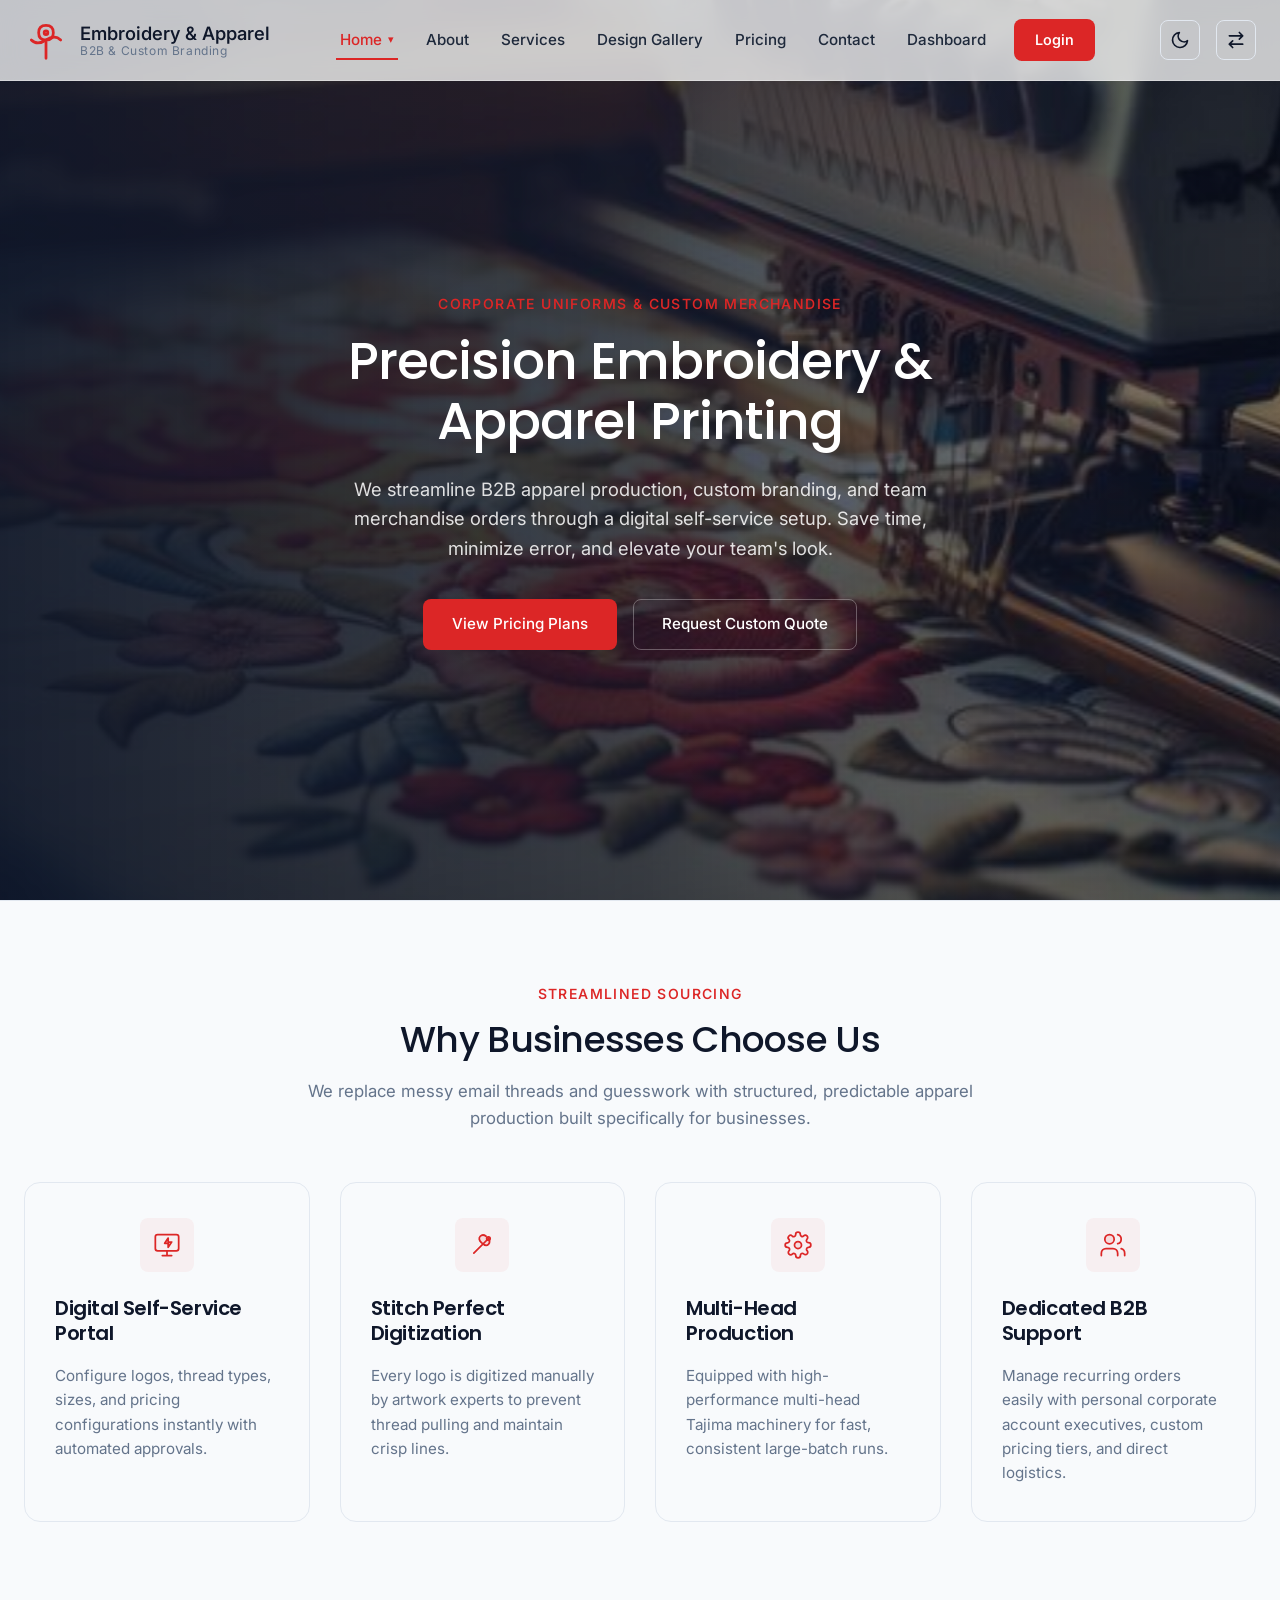
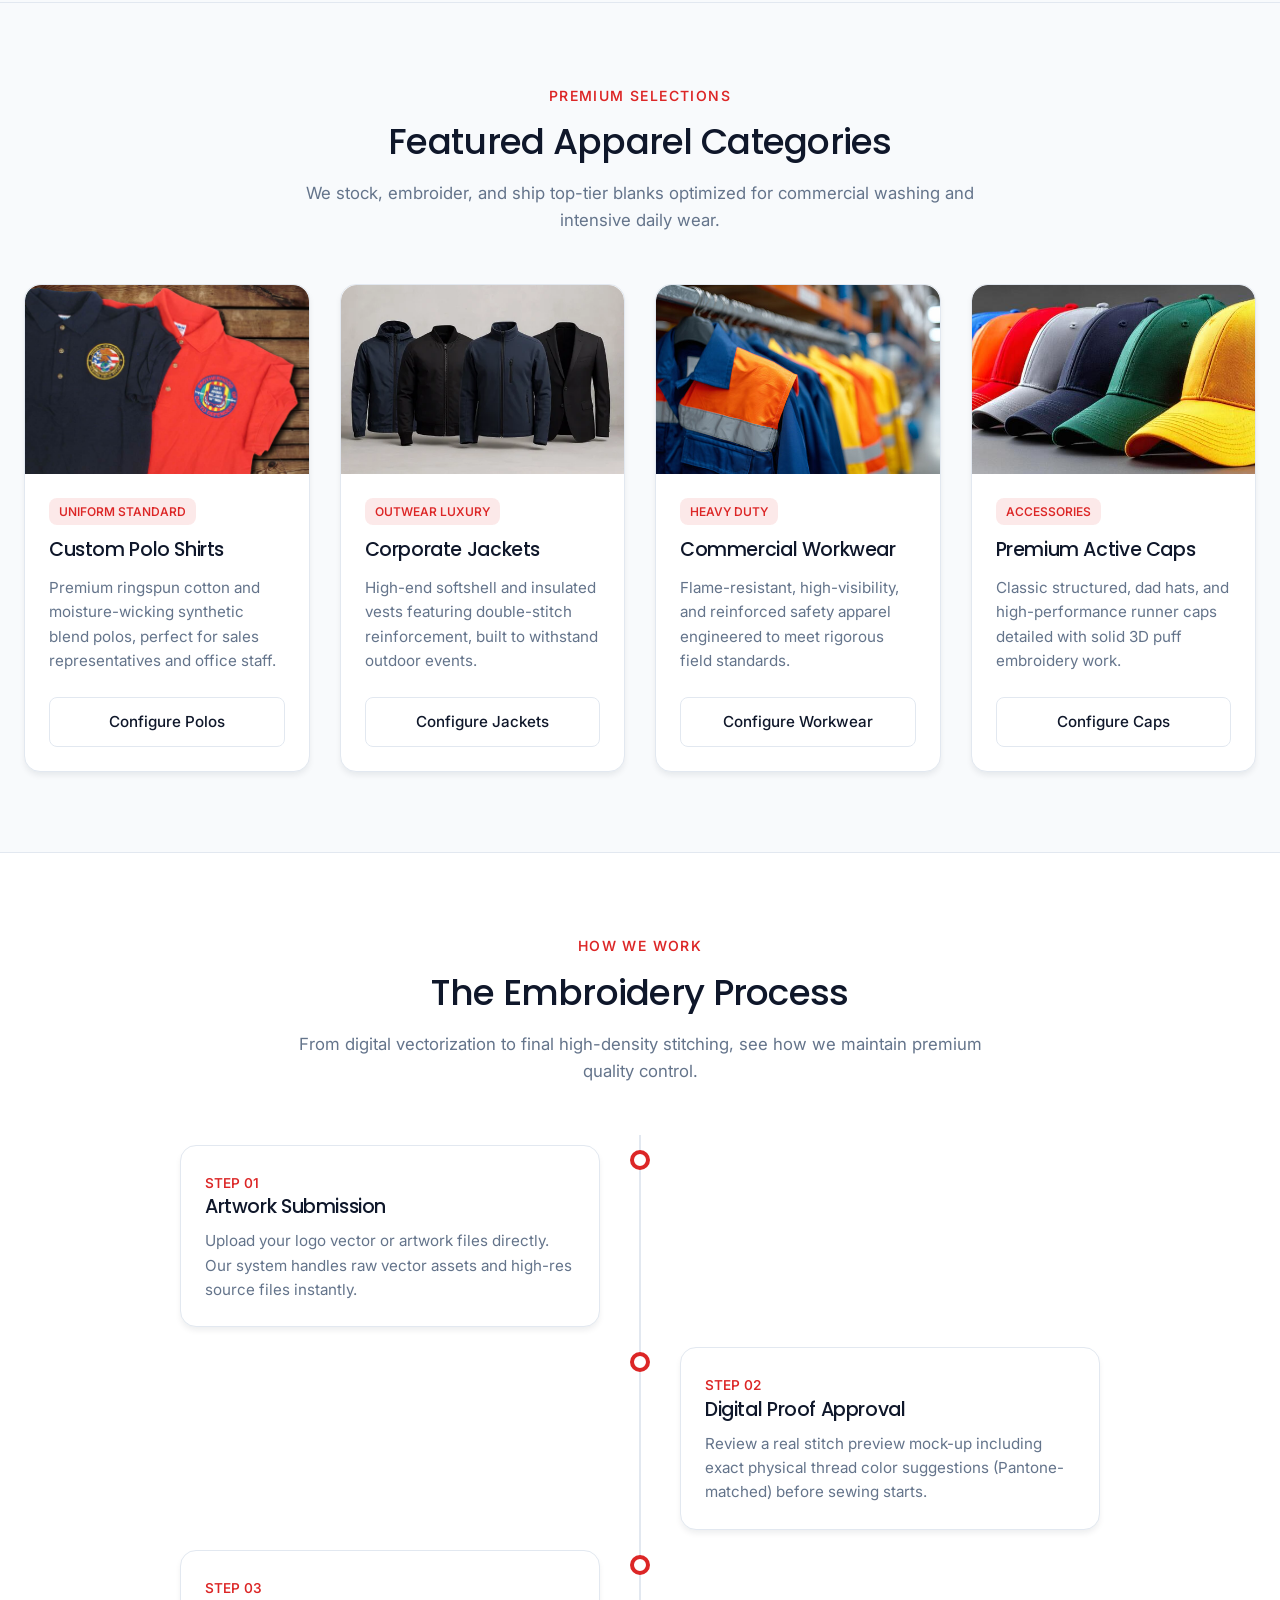
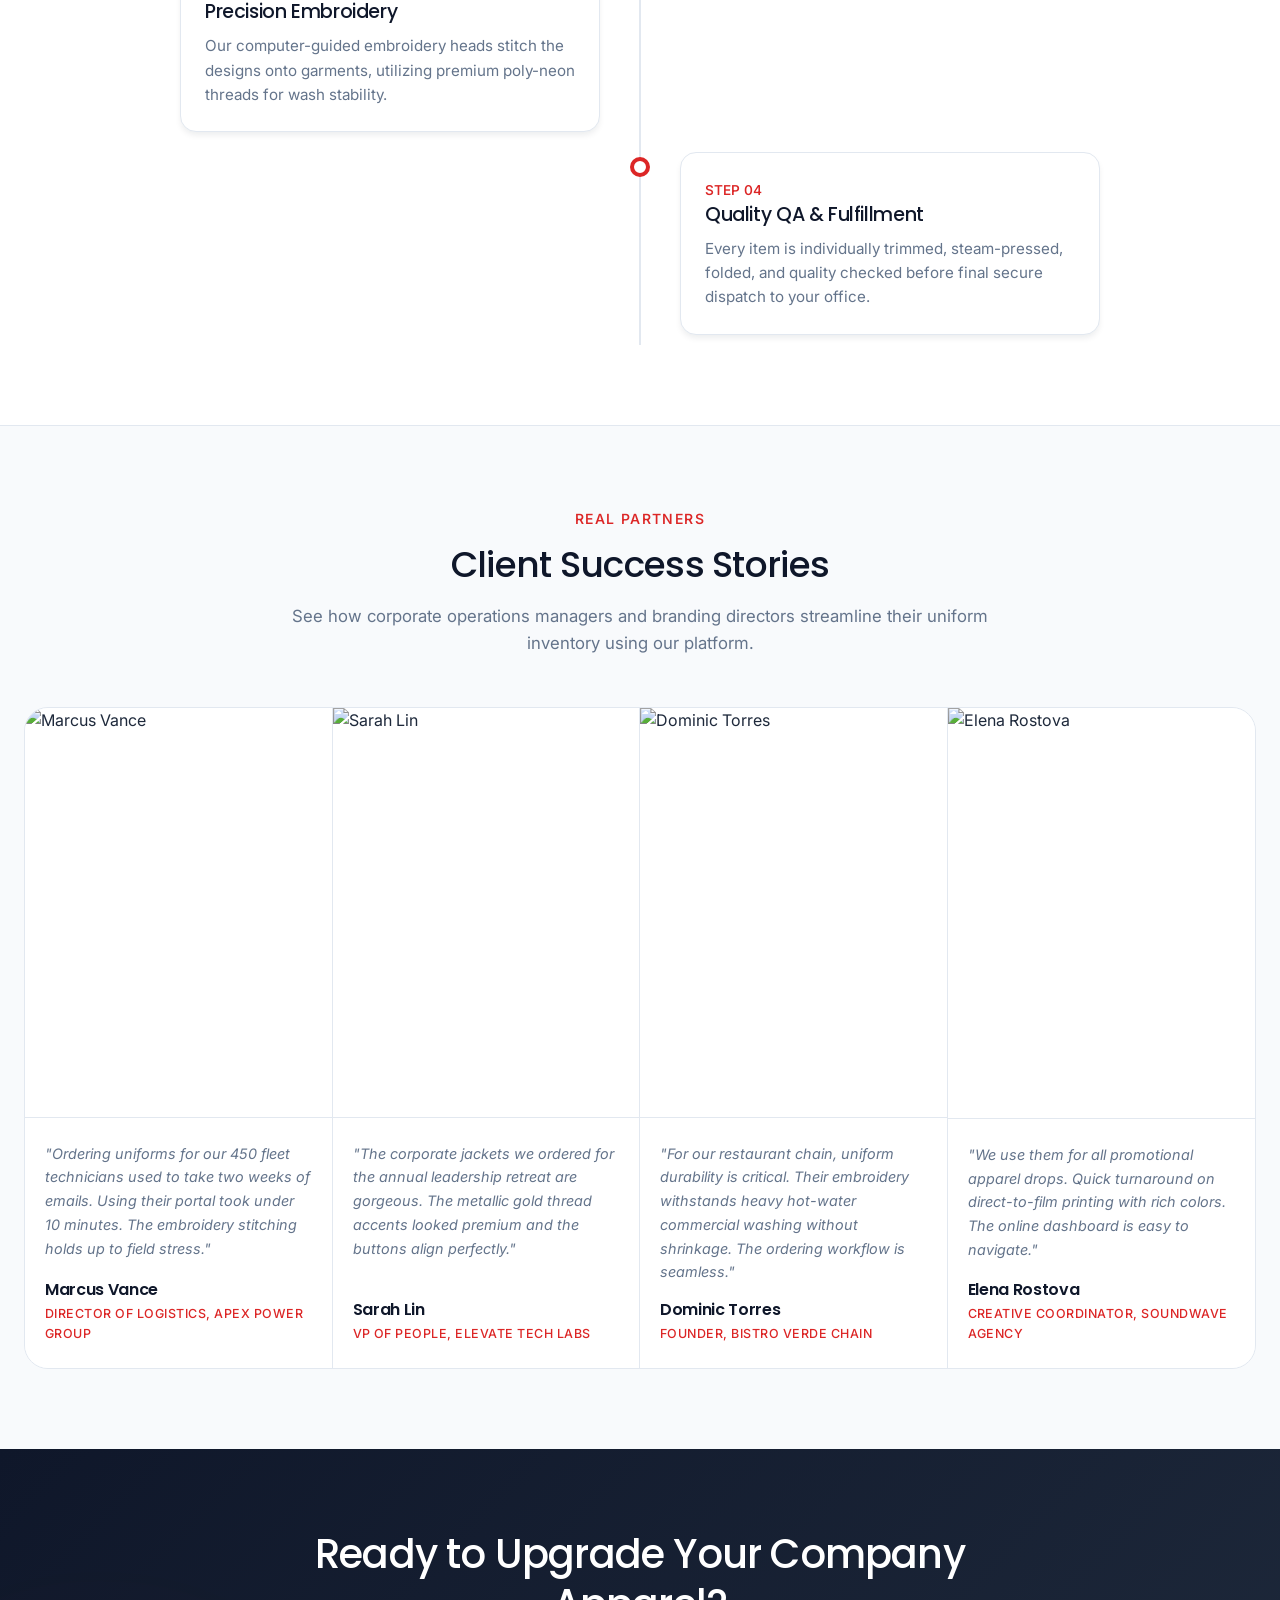
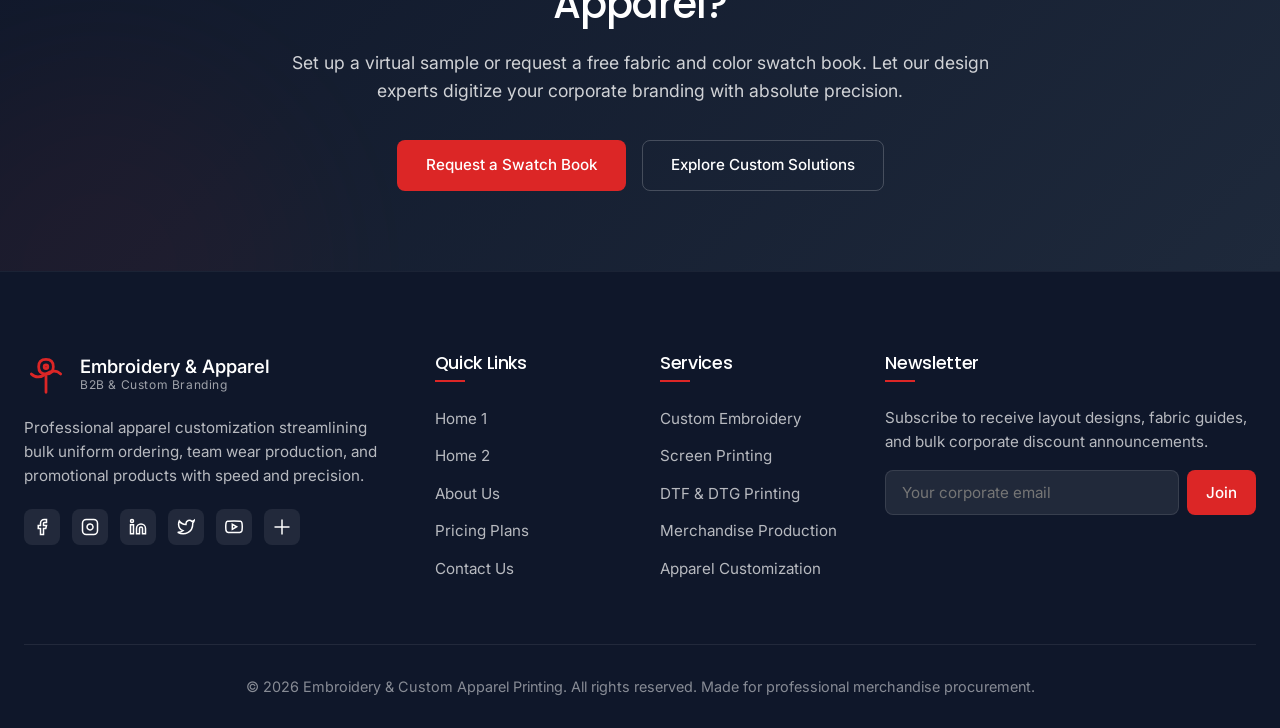
==== commit 44f1469b: "second commit" ====
--- a/index.html
+++ b/index.html
@@ -1,15 +1,19 @@
 <!DOCTYPE html>
 <html lang="en">
+
 <head>
   <meta charset="UTF-8">
   <meta name="viewport" content="width=device-width, initial-scale=1.0">
   <title>Embroidery & Custom Apparel Printing | B2B Uniforms & Merchandise</title>
-  <meta name="description" content="Streamline B2B corporate uniform ordering, custom embroidery, and promotional screen printing. Discover high-quality bulk apparel production with zero hassle.">
-  
+  <meta name="description"
+    content="Streamline B2B corporate uniform ordering, custom embroidery, and promotional screen printing. Discover high-quality bulk apparel production with zero hassle.">
+
   <!-- Open Graph Meta Tags -->
   <meta property="og:title" content="Embroidery & Custom Apparel Printing | B2B Uniforms">
-  <meta property="og:description" content="Streamline corporate uniform ordering, custom embroidery, and promotional screen printing with our self-service bulk platform.">
-  <meta property="og:image" content="https://images.unsplash.com/photo-1595079676339-1534801ad6cf?q=80&w=1200&auto=format&fit=crop">
+  <meta property="og:description"
+    content="Streamline corporate uniform ordering, custom embroidery, and promotional screen printing with our self-service bulk platform.">
+  <meta property="og:image"
+    content="https://images.unsplash.com/photo-1595079676339-1534801ad6cf?q=80&w=1200&auto=format&fit=crop">
   <meta property="og:url" content="https://customapparelprinting.com">
   <meta property="og:type" content="website">
 
@@ -18,13 +22,15 @@
   <link rel="stylesheet" href="assets/css/dark-mode.css">
   <link rel="stylesheet" href="assets/css/rtl.css">
 </head>
+
 <body>
 
   <!-- Sticky Navbar -->
   <header class="navbar-header">
     <div class="container navbar-container">
       <a href="index.html" class="logo">
-        <svg class="logo-icon" viewBox="0 0 24 24" fill="none" stroke="currentColor" stroke-width="1.5" stroke-linecap="round" stroke-linejoin="round">
+        <svg class="logo-icon" viewBox="0 0 24 24" fill="none" stroke="currentColor" stroke-width="1.5"
+          stroke-linecap="round" stroke-linejoin="round">
           <path d="M12 22V12M12 12c2.5 0 4-1.5 4-4s-1.5-4-4-4-4 1.5-4 4 1.5 4 4 4z"></path>
           <circle cx="12" cy="8" r="1"></circle>
           <path d="M20 12c-2-2-5-2-8 0s-6 2-8 0"></path>
@@ -36,23 +42,35 @@
       </a>
       <nav class="navbar-nav">
         <ul class="nav-menu">
-          <li><a href="index.html" class="nav-link active">Home 1</a></li>
-          <li><a href="home-2.html" class="nav-link">Home 2</a></li>
+          <li class="dropdown">
+            <a href="#" class="nav-link dropdown-toggle active">Home <span class="arrow">&#9662;</span></a>
+            <ul class="dropdown-menu">
+              <li><a href="index.html" class="dropdown-item active">Home 1</a></li>
+              <li><a href="home-2.html" class="dropdown-item">Home 2</a></li>
+            </ul>
+          </li>
           <li><a href="about.html" class="nav-link">About</a></li>
           <li><a href="services.html" class="nav-link">Services</a></li>
           <li><a href="design-gallery.html" class="nav-link">Design Gallery</a></li>
           <li><a href="pricing.html" class="nav-link">Pricing</a></li>
           <li><a href="contact.html" class="nav-link">Contact</a></li>
-          <li><a href="login.html" class="nav-link">Login</a></li>
+          <li><a href="dashboard.html" class="nav-link">Dashboard</a></li>
+          <li><a href="login.html" class="btn btn-login">Login</a></li>
         </ul>
       </nav>
       <div class="navbar-controls">
         <button id="dark-mode-toggle" class="ctrl-btn" aria-label="Toggle Dark Mode">
-          <svg width="20" height="20" viewBox="0 0 24 24" fill="none" stroke="currentColor" stroke-width="2" stroke-linecap="round" stroke-linejoin="round">
+          <svg width="20" height="20" viewBox="0 0 24 24" fill="none" stroke="currentColor" stroke-width="2"
+            stroke-linecap="round" stroke-linejoin="round">
             <path d="M21 12.79A9 9 0 1 1 11.21 3 7 7 0 0 0 21 12.79z"></path>
           </svg>
         </button>
-        <button id="rtl-toggle" class="ctrl-btn" aria-label="Toggle RTL">RTL</button>
+        <button id="rtl-toggle" class="ctrl-btn" aria-label="Toggle Layout Direction">
+          <svg width="20" height="20" viewBox="0 0 24 24" fill="none" stroke="currentColor" stroke-width="2"
+            stroke-linecap="round" stroke-linejoin="round">
+            <path d="M20 17H4M4 17l4-4M4 17l4 4M4 7h16M20 7l-4-4M20 7l-4 4" />
+          </svg>
+        </button>
         <button class="hamburger" aria-label="Toggle Menu" aria-expanded="false">
           <span></span>
           <span></span>
@@ -63,52 +81,97 @@
   </header>
 
   <!-- Section 1: Hero Section (Mandatory) -->
-  <section class="hero-split section" style="padding-top: 140px; background: radial-gradient(circle at 80% 20%, rgba(220, 38, 38, 0.05) 0%, transparent 50%);">
-    <div class="container" style="display: grid; grid-template-columns: 1fr 1fr; gap: 40px; align-items: center;">
-      <div class="hero-content" style="max-width: 580px;">
-        <span class="section-subtitle" style="margin-bottom: 16px;">Corporate Uniforms & Custom Merchandise</span>
-        <h1 style="font-size: 3.25rem; line-height: 1.15; margin-bottom: 24px;">Precision Embroidery & Apparel Printing</h1>
-        <p style="font-size: 1.15rem; color: var(--color-text-muted); margin-bottom: 36px; line-height: 1.6;">
-          We streamline B2B apparel production, custom branding, and team merchandise orders through a digital self-service setup. Save time, minimize error, and elevate your team's look.
+  <section class="hero-split section hero-viewport">
+    <div class="hero-bg-parallax" style="background-image: url('assets/images/home1-hero.png');"></div>
+    <div class="hero-overlay"></div>
+    <div class="container">
+      <div class="hero-content-3d">
+        <span class="section-subtitle" style="display: inline-block; margin-bottom: 16px;">Corporate Uniforms & Custom
+          Merchandise</span>
+        <h1 style="font-size: 3.25rem; line-height: 1.15; margin-bottom: 24px;">Precision Embroidery & Apparel Printing
+        </h1>
+        <p style="font-size: 1.15rem; margin-bottom: 36px; line-height: 1.6;">
+          We streamline B2B apparel production, custom branding, and team merchandise orders through a digital
+          self-service setup. Save time, minimize error, and elevate your team's look.
         </p>
-        <div style="display: flex; gap: 16px; flex-wrap: wrap;">
+        <div style="display: flex; gap: 16px; flex-wrap: wrap; justify-content: center;">
           <a href="pricing.html" class="btn btn-primary">View Pricing Plans</a>
           <a href="contact.html" class="btn btn-outline">Request Custom Quote</a>
         </div>
       </div>
-      <div class="hero-image-wrapper" style="position: relative; border-radius: var(--border-radius-lg); overflow: hidden; box-shadow: var(--shadow-lg);">
-        <img src="https://images.unsplash.com/photo-1595079676339-1534801ad6cf?q=80&w=800&auto=format&fit=crop" alt="Precision embroidery machine working on custom company polos" style="width: 100%; object-fit: cover; aspect-ratio: 4/3; display: block;" loading="lazy">
-        <div style="position: absolute; bottom: 20px; left: 20px; background: var(--glass-bg); backdrop-filter: var(--glass-backdrop-filter); -webkit-backdrop-filter: var(--glass-backdrop-filter); border: 1px solid var(--glass-border); padding: 16px 20px; border-radius: var(--border-radius-md); display: flex; align-items: center; gap: 12px; max-width: 280px;">
-          <span style="font-size: 24px; color: var(--color-accent);">★</span>
-          <p style="font-size: 0.85rem; font-weight: 500; color: var(--color-primary); margin: 0;">Over 150,000 corporate garments decorated with 99.8% QA accuracy.</p>
-        </div>
-      </div>
     </div>
   </section>
 
   <!-- Section 2: Why Businesses Choose Us -->
-  <section class="section" style="background-color: var(--color-bg-card); border-top: 1px solid var(--color-border); border-bottom: 1px solid var(--color-border);">
+  <section class="section why-us-section">
     <div class="container">
       <div class="section-title-wrapper">
         <span class="section-subtitle">Streamlined Sourcing</span>
         <h2 class="section-title">Why Businesses Choose Us</h2>
-        <p class="section-desc">We replace messy email threads and guesswork with structured, predictable apparel production built specifically for businesses.</p>
-      </div>
-      <div style="display: grid; grid-template-columns: repeat(auto-fit, minmax(280px, 1fr)); gap: 30px;">
-        <div style="padding: 30px; border-radius: var(--border-radius-md); border: 1px solid var(--color-border); background: var(--color-bg); transition: var(--transition-smooth);">
-          <div style="color: var(--color-accent); font-size: 2rem; margin-bottom: 20px;">⚡</div>
-          <h3 style="font-size: 1.25rem; margin-bottom: 12px;">Digital Self-Service Portal</h3>
-          <p style="color: var(--color-text-muted); font-size: 0.95rem;">Configure logos, thread types, sizes, and pricing configurations instantly with automated approvals.</p>
-        </div>
-        <div style="padding: 30px; border-radius: var(--border-radius-md); border: 1px solid var(--color-border); background: var(--color-bg); transition: var(--transition-smooth);">
-          <div style="color: var(--color-accent); font-size: 2rem; margin-bottom: 20px;">🎨</div>
-          <h3 style="font-size: 1.25rem; margin-bottom: 12px;">Stitch Perfect Digitization</h3>
-          <p style="color: var(--color-text-muted); font-size: 0.95rem;">Every logo is digitized manually by artwork experts to prevent thread pulling and maintain crisp lines.</p>
-        </div>
-        <div style="padding: 30px; border-radius: var(--border-radius-md); border: 1px solid var(--color-border); background: var(--color-bg); transition: var(--transition-smooth);">
-          <div style="color: var(--color-accent); font-size: 2rem; margin-bottom: 20px;">⚙️</div>
-          <h3 style="font-size: 1.25rem; margin-bottom: 12px;">Multi-Head Production</h3>
-          <p style="color: var(--color-text-muted); font-size: 0.95rem;">Equipped with high-performance multi-head Tajima machinery for fast, consistent large-batch runs.</p>
+        <p class="section-desc">We replace messy email threads and guesswork with structured, predictable apparel
+          production built specifically for businesses.</p>
+      </div>
+      <div class="feature-grid">
+        <!-- Card 1 -->
+        <div class="feature-card">
+          <div class="feature-icon-wrapper">
+            <svg class="feature-icon" viewBox="0 0 24 24" fill="none" stroke="currentColor" stroke-width="1.5"
+              stroke-linecap="round" stroke-linejoin="round">
+              <rect x="2" y="3" width="20" height="14" rx="2" />
+              <path d="M13 6l-3 4.5h3v3.5l3-4.5h-3z" fill="currentColor" fill-opacity="0.1" />
+              <path d="M8 21h8M12 17v4" />
+            </svg>
+          </div>
+          <h3 class="feature-card-title">Digital Self-Service Portal</h3>
+          <p class="feature-card-text">Configure logos, thread types, sizes, and pricing configurations instantly with
+            automated approvals.</p>
+        </div>
+
+        <!-- Card 2 -->
+        <div class="feature-card">
+          <div class="feature-icon-wrapper">
+            <svg class="feature-icon" viewBox="0 0 24 24" fill="none" stroke="currentColor" stroke-width="1.5"
+              stroke-linecap="round" stroke-linejoin="round">
+              <line x1="5" y1="19" x2="18" y2="6" />
+              <circle cx="17.5" cy="6.5" r="1.5" />
+              <path d="M17.5 6.5c1 1.5 1.5 3.5 0 5s-4 .5-6-1.5-2.5-4-1-5.5 3-1.5 5 0" fill="currentColor"
+                fill-opacity="0.1" />
+            </svg>
+          </div>
+          <h3 class="feature-card-title">Stitch Perfect Digitization</h3>
+          <p class="feature-card-text">Every logo is digitized manually by artwork experts to prevent thread pulling and
+            maintain crisp lines.</p>
+        </div>
+
+        <!-- Card 3 -->
+        <div class="feature-card">
+          <div class="feature-icon-wrapper">
+            <svg class="feature-icon" viewBox="0 0 24 24" fill="none" stroke="currentColor" stroke-width="1.5"
+              stroke-linecap="round" stroke-linejoin="round">
+              <circle cx="12" cy="12" r="3" fill="currentColor" fill-opacity="0.1" />
+              <path
+                d="M19.4 15a1.65 1.65 0 0 0 .33 1.82l.06.06a2 2 0 1 1-2.83 2.83l-.06-.06a1.65 1.65 0 0 0-1.82-.33 1.65 1.65 0 0 0-1 1.51V21a2 2 0 0 1-4 0v-.09A1.65 1.65 0 0 0 9 19.4a1.65 1.65 0 0 0-1.82.33l-.06.06a2 2 0 1 1-2.83-2.83l.06-.06a1.65 1.65 0 0 0 .33-1.82 1.65 1.65 0 0 0-1.51-1H3a2 2 0 0 1 0-4h.09A1.65 1.65 0 0 0 4.6 9a1.65 1.65 0 0 0-.33-1.82l-.06-.06a2 2 0 1 1 2.83-2.83l.06.06a1.65 1.65 0 0 0 1.82.33H9a1.65 1.65 0 0 0 1-1.51V3a2 2 0 0 1 4 0v.09a1.65 1.65 0 0 0 1 1.51 1.65 1.65 0 0 0 1.82-.33l.06-.06a2 2 0 1 1 2.83 2.83l-.06.06a1.65 1.65 0 0 0-.33 1.82V9a1.65 1.65 0 0 0 1.51 1H21a2 2 0 0 1 0 4h-.09a1.65 1.65 0 0 0-1.51 1z" />
+            </svg>
+          </div>
+          <h3 class="feature-card-title">Multi-Head Production</h3>
+          <p class="feature-card-text">Equipped with high-performance multi-head Tajima machinery for fast, consistent
+            large-batch runs.</p>
+        </div>
+
+        <!-- Card 4 -->
+        <div class="feature-card">
+          <div class="feature-icon-wrapper">
+            <svg class="feature-icon" viewBox="0 0 24 24" fill="none" stroke="currentColor" stroke-width="1.5"
+              stroke-linecap="round" stroke-linejoin="round">
+              <path d="M16 21v-2a4 4 0 0 0-4-4H6a4 4 0 0 0-4 4v2" />
+              <circle cx="9" cy="7" r="4" fill="currentColor" fill-opacity="0.1" />
+              <path d="M22 21v-2a4 4 0 0 0-3-3.87" />
+              <path d="M16 3.13a4 4 0 0 1 0 7.75" />
+            </svg>
+          </div>
+          <h3 class="feature-card-title">Dedicated B2B Support</h3>
+          <p class="feature-card-text">Manage recurring orders easily with personal corporate account executives, custom
+            pricing tiers, and direct logistics.</p>
         </div>
       </div>
     </div>
@@ -120,54 +183,59 @@
       <div class="section-title-wrapper">
         <span class="section-subtitle">Premium Selections</span>
         <h2 class="section-title">Featured Apparel Categories</h2>
-        <p class="section-desc">We stock, embroider, and ship top-tier blanks optimized for commercial washing and intensive daily wear.</p>
+        <p class="section-desc">We stock, embroider, and ship top-tier blanks optimized for commercial washing and
+          intensive daily wear.</p>
       </div>
       <div class="card-grid">
         <!-- Card 1 -->
-        <div class="card-item">
+        <div class="card-item image-full-bleed">
           <div class="card-img-wrapper">
-            <img src="https://images.unsplash.com/photo-1583743814966-8936f5b7be1a?q=80&w=600&auto=format&fit=crop" alt="Premium custom polo shirt" loading="lazy">
+            <img src="assets/images/Custom%20Polo%20Shirts.png" alt="Premium custom polo shirt" loading="lazy">
           </div>
           <div class="card-body">
             <span class="card-badge">Uniform Standard</span>
             <h3 class="card-title">Custom Polo Shirts</h3>
-            <p class="card-text">Premium ringspun cotton and moisture-wicking synthetic blend polos, perfect for sales representatives and office staff.</p>
+            <p class="card-text">Premium ringspun cotton and moisture-wicking synthetic blend polos, perfect for sales
+              representatives and office staff.</p>
             <a href="services-details.html" class="btn btn-outline btn-block card-btn">Configure Polos</a>
           </div>
         </div>
         <!-- Card 2 -->
-        <div class="card-item">
+        <div class="card-item image-full-bleed">
           <div class="card-img-wrapper">
-            <img src="https://images.unsplash.com/photo-1551488831-00ddcb6c6bd3?q=80&w=600&auto=format&fit=crop" alt="Corporate embroidered jacket" loading="lazy">
+            <img src="assets/images/Corporate%20Jackets.png" alt="Corporate embroidered jacket" loading="lazy">
           </div>
           <div class="card-body">
             <span class="card-badge">Outwear Luxury</span>
             <h3 class="card-title">Corporate Jackets</h3>
-            <p class="card-text">High-end softshell and insulated vests featuring double-stitch reinforcement, built to withstand outdoor events.</p>
+            <p class="card-text">High-end softshell and insulated vests featuring double-stitch reinforcement, built to
+              withstand outdoor events.</p>
             <a href="services-details.html" class="btn btn-outline btn-block card-btn">Configure Jackets</a>
           </div>
         </div>
         <!-- Card 3 -->
-        <div class="card-item">
+        <div class="card-item image-full-bleed">
           <div class="card-img-wrapper">
-            <img src="https://images.unsplash.com/photo-1504307651254-35680f356dfd?q=80&w=600&auto=format&fit=crop" alt="Industrial workwear uniform" loading="lazy">
+            <img src="assets/images/Commercial%20Workwear.png" alt="Industrial workwear uniform" loading="lazy">
           </div>
           <div class="card-body">
             <span class="card-badge">Heavy Duty</span>
             <h3 class="card-title">Commercial Workwear</h3>
-            <p class="card-text">Flame-resistant, high-visibility, and reinforced safety apparel engineered to meet rigorous field standards.</p>
+            <p class="card-text">Flame-resistant, high-visibility, and reinforced safety apparel engineered to meet
+              rigorous field standards.</p>
             <a href="services-details.html" class="btn btn-outline btn-block card-btn">Configure Workwear</a>
           </div>
         </div>
         <!-- Card 4 -->
-        <div class="card-item">
+        <div class="card-item image-full-bleed">
           <div class="card-img-wrapper">
-            <img src="https://images.unsplash.com/photo-1588850561407-ed78c282e89b?q=80&w=600&auto=format&fit=crop" alt="Branded active caps" loading="lazy">
+            <img src="assets/images/Premium%20Active%20Caps.png" alt="Branded active caps" loading="lazy">
           </div>
           <div class="card-body">
             <span class="card-badge">Accessories</span>
             <h3 class="card-title">Premium Active Caps</h3>
-            <p class="card-text">Classic structured, dad hats, and high-performance runner caps detailed with solid 3D puff embroidery work.</p>
+            <p class="card-text">Classic structured, dad hats, and high-performance runner caps detailed with solid 3D
+              puff embroidery work.</p>
             <a href="services-details.html" class="btn btn-outline btn-block card-btn">Configure Caps</a>
           </div>
         </div>
@@ -176,12 +244,14 @@
   </section>
 
   <!-- Section 4: Embroidery Process Timeline -->
-  <section class="section" style="background-color: var(--color-bg-card); border-top: 1px solid var(--color-border); border-bottom: 1px solid var(--color-border);">
+  <section class="section"
+    style="background-color: var(--color-bg-card); border-top: 1px solid var(--color-border); border-bottom: 1px solid var(--color-border);">
     <div class="container">
       <div class="section-title-wrapper">
         <span class="section-subtitle">How We Work</span>
         <h2 class="section-title">The Embroidery Process</h2>
-        <p class="section-desc">From digital vectorization to final high-density stitching, see how we maintain premium quality control.</p>
+        <p class="section-desc">From digital vectorization to final high-density stitching, see how we maintain premium
+          quality control.</p>
       </div>
       <div class="timeline">
         <!-- Timeline Item 1 -->
@@ -189,7 +259,8 @@
           <div class="timeline-content">
             <span class="timeline-step">Step 01</span>
             <h3 style="font-size: 1.2rem; margin-bottom: 10px;">Artwork Submission</h3>
-            <p style="color: var(--color-text-muted); font-size: 0.95rem;">Upload your logo vector or artwork files directly. Our system handles raw vector assets and high-res source files instantly.</p>
+            <p style="color: var(--color-text-muted); font-size: 0.95rem;">Upload your logo vector or artwork files
+              directly. Our system handles raw vector assets and high-res source files instantly.</p>
           </div>
         </div>
         <!-- Timeline Item 2 -->
@@ -197,7 +268,8 @@
           <div class="timeline-content">
             <span class="timeline-step">Step 02</span>
             <h3 style="font-size: 1.2rem; margin-bottom: 10px;">Digital Proof Approval</h3>
-            <p style="color: var(--color-text-muted); font-size: 0.95rem;">Review a real stitch preview mock-up including exact physical thread color suggestions (Pantone-matched) before sewing starts.</p>
+            <p style="color: var(--color-text-muted); font-size: 0.95rem;">Review a real stitch preview mock-up
+              including exact physical thread color suggestions (Pantone-matched) before sewing starts.</p>
           </div>
         </div>
         <!-- Timeline Item 3 -->
@@ -205,7 +277,8 @@
           <div class="timeline-content">
             <span class="timeline-step">Step 03</span>
             <h3 style="font-size: 1.2rem; margin-bottom: 10px;">Precision Embroidery</h3>
-            <p style="color: var(--color-text-muted); font-size: 0.95rem;">Our computer-guided embroidery heads stitch the designs onto garments, utilizing premium poly-neon threads for wash stability.</p>
+            <p style="color: var(--color-text-muted); font-size: 0.95rem;">Our computer-guided embroidery heads stitch
+              the designs onto garments, utilizing premium poly-neon threads for wash stability.</p>
           </div>
         </div>
         <!-- Timeline Item 4 -->
@@ -213,7 +286,8 @@
           <div class="timeline-content">
             <span class="timeline-step">Step 04</span>
             <h3 style="font-size: 1.2rem; margin-bottom: 10px;">Quality QA & Fulfillment</h3>
-            <p style="color: var(--color-text-muted); font-size: 0.95rem;">Every item is individually trimmed, steam-pressed, folded, and quality checked before final secure dispatch to your office.</p>
+            <p style="color: var(--color-text-muted); font-size: 0.95rem;">Every item is individually trimmed,
+              steam-pressed, folded, and quality checked before final secure dispatch to your office.</p>
           </div>
         </div>
       </div>
@@ -226,51 +300,60 @@
       <div class="section-title-wrapper">
         <span class="section-subtitle">Real Partners</span>
         <h2 class="section-title">Client Success Stories</h2>
-        <p class="section-desc">See how corporate operations managers and branding directors streamline their uniform inventory using our platform.</p>
-      </div>
-      <div class="card-grid">
+        <p class="section-desc">See how corporate operations managers and branding directors streamline their uniform
+          inventory using our platform.</p>
+      </div>
+      <div class="testimonial-grid">
         <!-- Testimonial 1 -->
-        <div class="card-item">
-          <div class="card-img-wrapper" style="padding-top: 100%; border-radius: 50%; width: 100px; height: 100px; margin: 0 auto 20px;">
-            <img src="https://images.unsplash.com/photo-1560250097-0b93528c311a?q=80&w=400&auto=format&fit=crop" alt="Marcus Vance" style="border-radius: 50%;">
-          </div>
-          <div class="card-body" style="text-align: center;">
-            <p class="card-text" style="font-style: italic;">"Ordering uniforms for our 450 fleet technicians used to take two weeks of emails. Using their portal took under 10 minutes. The embroidery stitching holds up to field stress."</p>
-            <h4 style="font-size: 1.05rem; margin-top: auto;">Marcus Vance</h4>
-            <span style="font-size: 0.8rem; color: var(--color-text-muted);">Director of Logistics, Apex Power Group</span>
+        <div class="testimonial-card">
+          <div class="testimonial-img-wrap">
+            <img src="https://images.unsplash.com/photo-1560250097-0b93528c311a?q=80&w=600&auto=format&fit=crop"
+              alt="Marcus Vance" loading="lazy">
+          </div>
+          <div class="testimonial-body">
+            <p class="testimonial-quote">"Ordering uniforms for our 450 fleet technicians used to take two weeks of
+              emails. Using their portal took under 10 minutes. The embroidery stitching holds up to field stress."</p>
+            <h4 class="testimonial-name">Marcus Vance</h4>
+            <span class="testimonial-role">Director of Logistics, Apex Power Group</span>
           </div>
         </div>
         <!-- Testimonial 2 -->
-        <div class="card-item">
-          <div class="card-img-wrapper" style="padding-top: 100%; border-radius: 50%; width: 100px; height: 100px; margin: 0 auto 20px;">
-            <img src="https://images.unsplash.com/photo-1573496359142-b8d87734a5a2?q=80&w=400&auto=format&fit=crop" alt="Sarah Lin" style="border-radius: 50%;">
-          </div>
-          <div class="card-body" style="text-align: center;">
-            <p class="card-text" style="font-style: italic;">"The corporate jackets we ordered for the annual leadership retreat are gorgeous. The metallic gold thread accents looked premium and the buttons align perfectly."</p>
-            <h4 style="font-size: 1.05rem; margin-top: auto;">Sarah Lin</h4>
-            <span style="font-size: 0.8rem; color: var(--color-text-muted);">VP of People, Elevate Tech Labs</span>
+        <div class="testimonial-card">
+          <div class="testimonial-img-wrap">
+            <img src="https://images.unsplash.com/photo-1573496359142-b8d87734a5a2?q=80&w=600&auto=format&fit=crop"
+              alt="Sarah Lin" loading="lazy">
+          </div>
+          <div class="testimonial-body">
+            <p class="testimonial-quote">"The corporate jackets we ordered for the annual leadership retreat are
+              gorgeous. The metallic gold thread accents looked premium and the buttons align perfectly."</p>
+            <h4 class="testimonial-name">Sarah Lin</h4>
+            <span class="testimonial-role">VP of People, Elevate Tech Labs</span>
           </div>
         </div>
         <!-- Testimonial 3 -->
-        <div class="card-item">
-          <div class="card-img-wrapper" style="padding-top: 100%; border-radius: 50%; width: 100px; height: 100px; margin: 0 auto 20px;">
-            <img src="https://images.unsplash.com/photo-1580489944761-15a19d654956?q=80&w=400&auto=format&fit=crop" alt="Dominic Torres" style="border-radius: 50%;">
-          </div>
-          <div class="card-body" style="text-align: center;">
-            <p class="card-text" style="font-style: italic;">"For our restaurant chain, uniform durability is critical. Their embroidery withstands heavy hot-water commercial washing without shrinkage. The ordering workflow is seamless."</p>
-            <h4 style="font-size: 1.05rem; margin-top: auto;">Dominic Torres</h4>
-            <span style="font-size: 0.8rem; color: var(--color-text-muted);">Founder, Bistro Verde Chain</span>
+        <div class="testimonial-card">
+          <div class="testimonial-img-wrap">
+            <img src="https://images.unsplash.com/photo-1580489944761-15a19d654956?q=80&w=600&auto=format&fit=crop"
+              alt="Dominic Torres" loading="lazy">
+          </div>
+          <div class="testimonial-body">
+            <p class="testimonial-quote">"For our restaurant chain, uniform durability is critical. Their embroidery
+              withstands heavy hot-water commercial washing without shrinkage. The ordering workflow is seamless."</p>
+            <h4 class="testimonial-name">Dominic Torres</h4>
+            <span class="testimonial-role">Founder, Bistro Verde Chain</span>
           </div>
         </div>
         <!-- Testimonial 4 -->
-        <div class="card-item">
-          <div class="card-img-wrapper" style="padding-top: 100%; border-radius: 50%; width: 100px; height: 100px; margin: 0 auto 20px;">
-            <img src="https://images.unsplash.com/photo-1519085360753-af0119f7cbe7?q=80&w=400&auto=format&fit=crop" alt="Elena Rostova" style="border-radius: 50%;">
-          </div>
-          <div class="card-body" style="text-align: center;">
-            <p class="card-text" style="font-style: italic;">"We use them for all promotional apparel drops. Quick turnaround on direct-to-film printing with rich colors. The online dashboard alternative dashboard link is easy."</p>
-            <h4 style="font-size: 1.05rem; margin-top: auto;">Elena Rostova</h4>
-            <span style="font-size: 0.8rem; color: var(--color-text-muted);">Creative Coordinator, SoundWave Agency</span>
+        <div class="testimonial-card">
+          <div class="testimonial-img-wrap">
+            <img src="https://images.unsplash.com/photo-1519085360753-af0119f7cbe7?q=80&w=600&auto=format&fit=crop"
+              alt="Elena Rostova" loading="lazy">
+          </div>
+          <div class="testimonial-body">
+            <p class="testimonial-quote">"We use them for all promotional apparel drops. Quick turnaround on
+              direct-to-film printing with rich colors. The online dashboard is easy to navigate."</p>
+            <h4 class="testimonial-name">Elena Rostova</h4>
+            <span class="testimonial-role">Creative Coordinator, SoundWave Agency</span>
           </div>
         </div>
       </div>
@@ -278,18 +361,24 @@
   </section>
 
   <!-- Section 6: Call To Action Banner -->
-  <section class="section" style="background: linear-gradient(135deg, var(--color-primary) 0%, var(--color-secondary) 100%); color: var(--color-light); overflow: hidden; position: relative;">
+  <section class="section"
+    style="background: linear-gradient(135deg, var(--color-primary) 0%, var(--color-secondary) 100%); color: var(--color-light); overflow: hidden; position: relative;">
     <div class="container" style="text-align: center; max-width: 800px; position: relative; z-index: 2;">
-      <h2 style="color: var(--color-light); font-size: 2.5rem; margin-bottom: 20px;">Ready to Upgrade Your Company Apparel?</h2>
+      <h2 style="color: var(--color-light); font-size: 2.5rem; margin-bottom: 20px;">Ready to Upgrade Your Company
+        Apparel?</h2>
       <p style="color: rgba(255,255,255,0.8); font-size: 1.1rem; margin-bottom: 35px; line-height: 1.6;">
-        Set up a virtual sample or request a free fabric and color swatch book. Let our design experts digitize your corporate branding with absolute precision.
+        Set up a virtual sample or request a free fabric and color swatch book. Let our design experts digitize your
+        corporate branding with absolute precision.
       </p>
       <div style="display: flex; gap: 16px; justify-content: center; flex-wrap: wrap;">
         <a href="contact.html" class="btn btn-primary">Request a Swatch Book</a>
-        <a href="services.html" class="btn btn-outline" style="border-color: rgba(255,255,255,0.2); color: var(--color-light);">Explore Custom Solutions</a>
-      </div>
-    </div>
-    <div style="position: absolute; width: 400px; height: 400px; background-color: var(--color-accent); border-radius: 50%; opacity: 0.05; bottom: -200px; left: -100px; filter: blur(80px);"></div>
+        <a href="services.html" class="btn btn-outline"
+          style="border-color: rgba(255,255,255,0.2); color: var(--color-light);">Explore Custom Solutions</a>
+      </div>
+    </div>
+    <div
+      style="position: absolute; width: 400px; height: 400px; background-color: var(--color-accent); border-radius: 50%; opacity: 0.05; bottom: -200px; left: -100px; filter: blur(80px);">
+    </div>
   </section>
 
   <!-- Sticky Footer -->
@@ -298,7 +387,8 @@
       <div class="footer-grid">
         <div>
           <a href="index.html" class="logo" style="margin-bottom: 20px;">
-            <svg class="logo-icon" viewBox="0 0 24 24" fill="none" stroke="currentColor" stroke-width="1.5" stroke-linecap="round" stroke-linejoin="round" style="color: var(--color-accent);">
+            <svg class="logo-icon" viewBox="0 0 24 24" fill="none" stroke="currentColor" stroke-width="1.5"
+              stroke-linecap="round" stroke-linejoin="round" style="color: var(--color-accent);">
               <path d="M12 22V12M12 12c2.5 0 4-1.5 4-4s-1.5-4-4-4-4 1.5-4 4 1.5 4 4 4z"></path>
               <circle cx="12" cy="8" r="1"></circle>
               <path d="M20 12c-2-2-5-2-8 0s-6 2-8 0"></path>
@@ -309,15 +399,44 @@
             </div>
           </a>
           <p class="footer-col-desc">
-            Professional apparel customization streamlining bulk uniform ordering, team wear production, and promotional products with speed and precision.
+            Professional apparel customization streamlining bulk uniform ordering, team wear production, and promotional
+            products with speed and precision.
           </p>
           <div class="social-links">
-            <a href="https://facebook.com" class="social-link" target="_blank" aria-label="Facebook"><svg width="18" height="18" viewBox="0 0 24 24" fill="none" stroke="currentColor" stroke-width="2"><path d="M18 2h-3a5 5 0 0 0-5 5v3H7v4h3v8h4v-8h3l1-4h-4V7a1 1 0 0 1 1-1h3z"></path></svg></a>
-            <a href="https://instagram.com" class="social-link" target="_blank" aria-label="Instagram"><svg width="18" height="18" viewBox="0 0 24 24" fill="none" stroke="currentColor" stroke-width="2"><rect x="2" y="2" width="20" height="20" rx="5" ry="5"></rect><path d="M16 11.37A4 4 0 1 1 12.63 8 4 4 0 0 1 16 11.37z"></path><line x1="17.5" y1="6.5" x2="17.51" y2="6.5"></line></svg></a>
-            <a href="https://linkedin.com" class="social-link" target="_blank" aria-label="LinkedIn"><svg width="18" height="18" viewBox="0 0 24 24" fill="none" stroke="currentColor" stroke-width="2"><path d="M16 8a6 6 0 0 1 6 6v7h-4v-7a2 2 0 0 0-2-2 2 2 0 0 0-2 2v7h-4v-7a6 6 0 0 1 6-6z"></path><rect x="2" y="9" width="4" height="12"></rect><circle cx="4" cy="4" r="2"></circle></svg></a>
-            <a href="https://twitter.com" class="social-link" target="_blank" aria-label="X"><svg width="18" height="18" viewBox="0 0 24 24" fill="none" stroke="currentColor" stroke-width="2"><path d="M23 3a10.9 10.9 0 0 1-3.14 1.53 4.48 4.48 0 0 0-7.86 3v1A10.66 10.66 0 0 1 3 4s-4 9 5 13a11.64 11.64 0 0 1-7 2c9 5 20 0 20-11.5a4.5 4.5 0 0 0-.08-.83A7.72 7.72 0 0 0 23 3z"></path></svg></a>
-            <a href="https://youtube.com" class="social-link" target="_blank" aria-label="YouTube"><svg width="18" height="18" viewBox="0 0 24 24" fill="none" stroke="currentColor" stroke-width="2"><path d="M22.54 6.42a2.78 2.78 0 0 0-1.94-2C18.88 4 12 4 12 4s-6.88 0-8.6.46a2.78 2.78 0 0 0-1.94 2A29 29 0 0 0 1 11.75a29 29 0 0 0 .46 5.33A2.78 2.78 0 0 0 3.4 19c1.72.46 8.6.46 8.6.46s6.88 0 8.6-.46a2.78 2.78 0 0 0 1.94-2 29 29 0 0 0 .46-5.25 29 29 0 0 0-.46-5.33z"></path><polygon points="9.75 15.02 15.5 11.75 9.75 8.48 9.75 15.02"></polygon></svg></a>
-            <a href="https://pinterest.com" class="social-link" target="_blank" aria-label="Pinterest"><svg width="18" height="18" viewBox="0 0 24 24" fill="none" stroke="currentColor" stroke-width="2"><line x1="2" y1="12" x2="22" y2="12"></line><line x1="12" y1="2" x2="12" y2="22"></line></svg></a>
+            <a href="https://facebook.com" class="social-link" target="_blank" aria-label="Facebook"><svg width="18"
+                height="18" viewBox="0 0 24 24" fill="none" stroke="currentColor" stroke-width="2">
+                <path d="M18 2h-3a5 5 0 0 0-5 5v3H7v4h3v8h4v-8h3l1-4h-4V7a1 1 0 0 1 1-1h3z"></path>
+              </svg></a>
+            <a href="https://instagram.com" class="social-link" target="_blank" aria-label="Instagram"><svg width="18"
+                height="18" viewBox="0 0 24 24" fill="none" stroke="currentColor" stroke-width="2">
+                <rect x="2" y="2" width="20" height="20" rx="5" ry="5"></rect>
+                <path d="M16 11.37A4 4 0 1 1 12.63 8 4 4 0 0 1 16 11.37z"></path>
+                <line x1="17.5" y1="6.5" x2="17.51" y2="6.5"></line>
+              </svg></a>
+            <a href="https://linkedin.com" class="social-link" target="_blank" aria-label="LinkedIn"><svg width="18"
+                height="18" viewBox="0 0 24 24" fill="none" stroke="currentColor" stroke-width="2">
+                <path d="M16 8a6 6 0 0 1 6 6v7h-4v-7a2 2 0 0 0-2-2 2 2 0 0 0-2 2v7h-4v-7a6 6 0 0 1 6-6z"></path>
+                <rect x="2" y="9" width="4" height="12"></rect>
+                <circle cx="4" cy="4" r="2"></circle>
+              </svg></a>
+            <a href="https://twitter.com" class="social-link" target="_blank" aria-label="X"><svg width="18" height="18"
+                viewBox="0 0 24 24" fill="none" stroke="currentColor" stroke-width="2">
+                <path
+                  d="M23 3a10.9 10.9 0 0 1-3.14 1.53 4.48 4.48 0 0 0-7.86 3v1A10.66 10.66 0 0 1 3 4s-4 9 5 13a11.64 11.64 0 0 1-7 2c9 5 20 0 20-11.5a4.5 4.5 0 0 0-.08-.83A7.72 7.72 0 0 0 23 3z">
+                </path>
+              </svg></a>
+            <a href="https://youtube.com" class="social-link" target="_blank" aria-label="YouTube"><svg width="18"
+                height="18" viewBox="0 0 24 24" fill="none" stroke="currentColor" stroke-width="2">
+                <path
+                  d="M22.54 6.42a2.78 2.78 0 0 0-1.94-2C18.88 4 12 4 12 4s-6.88 0-8.6.46a2.78 2.78 0 0 0-1.94 2A29 29 0 0 0 1 11.75a29 29 0 0 0 .46 5.33A2.78 2.78 0 0 0 3.4 19c1.72.46 8.6.46 8.6.46s6.88 0 8.6-.46a2.78 2.78 0 0 0 1.94-2 29 29 0 0 0 .46-5.25 29 29 0 0 0-.46-5.33z">
+                </path>
+                <polygon points="9.75 15.02 15.5 11.75 9.75 8.48 9.75 15.02"></polygon>
+              </svg></a>
+            <a href="https://pinterest.com" class="social-link" target="_blank" aria-label="Pinterest"><svg width="18"
+                height="18" viewBox="0 0 24 24" fill="none" stroke="currentColor" stroke-width="2">
+                <line x1="2" y1="12" x2="22" y2="12"></line>
+                <line x1="12" y1="2" x2="12" y2="22"></line>
+              </svg></a>
           </div>
         </div>
         <div>
@@ -342,10 +461,12 @@
         </div>
         <div>
           <h4 class="footer-col-title">Newsletter</h4>
-          <p class="newsletter-text">Subscribe to receive layout designs, fabric guides, and bulk corporate discount announcements.</p>
+          <p class="newsletter-text">Subscribe to receive layout designs, fabric guides, and bulk corporate discount
+            announcements.</p>
           <form class="newsletter-form" data-validate>
             <div class="form-group" style="margin-bottom:0; flex-grow:1;">
-              <input type="email" class="form-input newsletter-input" placeholder="Your corporate email" required aria-label="Email Address">
+              <input type="email" class="form-input newsletter-input" placeholder="Your corporate email" required
+                aria-label="Email Address">
               <span class="form-error-msg">Please enter a valid email</span>
             </div>
             <button type="submit" class="btn btn-primary" style="padding:12px 18px;">Join</button>
@@ -353,7 +474,8 @@
         </div>
       </div>
       <div class="footer-bottom">
-        <p>&copy; 2026 Embroidery & Custom Apparel Printing. All rights reserved. Made for professional merchandise procurement.</p>
+        <p>&copy; 2026 Embroidery & Custom Apparel Printing. All rights reserved. Made for professional merchandise
+          procurement.</p>
       </div>
     </div>
   </footer>
@@ -361,4 +483,5 @@
   <!-- Scripts -->
   <script src="assets/js/main.js"></script>
 </body>
-</html>
+
+</html>
--- a/assets/css/style.css
+++ b/assets/css/style.css
@@ -35,7 +35,9 @@
 }
 
 /* General Reset */
-*, *::before, *::after {
+*,
+*::before,
+*::after {
   box-sizing: border-box;
   margin: 0;
   padding: 0;
@@ -57,17 +59,31 @@
 }
 
 /* Typography Rules */
-h1, h2, h3, h4, h5, h6 {
+h1,
+h2,
+h3,
+h4,
+h5,
+h6 {
   font-family: var(--font-primary);
-  font-weight: 500; /* Strict requirement: under 600 (500 or 550) */
+  font-weight: 500;
+  /* Strict requirement: under 600 (500 or 550) */
   color: var(--color-primary);
   line-height: 1.25;
   letter-spacing: -0.02em;
 }
 
-p, span, li, button, input, label, textarea, select {
+p,
+span,
+li,
+button,
+input,
+label,
+textarea,
+select {
   font-family: var(--font-secondary);
-  font-weight: 400; /* Between 400 and 550 */
+  font-weight: 400;
+  /* Between 400 and 550 */
 }
 
 a {
@@ -247,7 +263,8 @@
   position: relative;
 }
 
-.nav-link:hover, .nav-link.active {
+.nav-link:hover,
+.nav-link.active {
   color: var(--color-accent);
 }
 
@@ -262,8 +279,111 @@
   transition: var(--transition-smooth);
 }
 
-.nav-link:hover::after, .nav-link.active::after {
+.nav-link:hover::after,
+.nav-link.active::after {
   width: 100%;
+}
+
+/* Dropdown Navigation */
+.dropdown {
+  position: relative;
+}
+
+.dropdown-toggle {
+  display: inline-flex;
+  align-items: center;
+  gap: 6px;
+  cursor: pointer;
+}
+
+.dropdown-toggle .arrow {
+  font-size: 0.7rem;
+  transition: transform 0.3s ease;
+  display: inline-block;
+  line-height: 1;
+}
+
+.dropdown.open .dropdown-toggle .arrow {
+  transform: rotate(180deg);
+}
+
+.dropdown-menu {
+  position: absolute;
+  top: 100%;
+  left: 0;
+  background-color: var(--color-bg-card);
+  border: 1px solid var(--color-border);
+  border-radius: var(--border-radius-sm);
+  box-shadow: var(--shadow-md);
+  min-width: 160px;
+  list-style: none;
+  padding: 8px 0;
+  margin-top: 8px;
+  opacity: 0;
+  visibility: hidden;
+  transform: translateY(10px);
+  transition: var(--transition-smooth);
+  z-index: 100;
+}
+
+.dropdown-menu.show,
+.dropdown.open .dropdown-menu {
+  opacity: 1;
+  visibility: visible;
+  transform: translateY(0);
+}
+
+.dropdown-item {
+  display: block;
+  padding: 8px 16px;
+  font-size: 0.9rem;
+  color: var(--color-secondary);
+  white-space: nowrap;
+  transition: var(--transition-smooth);
+}
+
+.dropdown-item:hover,
+.dropdown-item.active {
+  background-color: rgba(220, 38, 38, 0.05);
+  color: var(--color-accent);
+}
+
+body.dark-mode .dropdown-item:hover,
+body.dark-mode .dropdown-item.active {
+  color: var(--color-light);
+  background-color: rgba(255, 255, 255, 0.05);
+}
+
+@media (min-width: 769px) {
+  .dropdown:hover .dropdown-menu {
+    opacity: 1;
+    visibility: visible;
+    transform: translateY(0);
+  }
+
+  .dropdown:hover .dropdown-toggle .arrow {
+    transform: rotate(180deg);
+  }
+}
+
+/* Login Button in Navbar */
+.btn-login {
+  background-color: var(--color-accent);
+  color: var(--color-light) !important;
+  padding: 8px 20px;
+  font-size: 0.9rem;
+  border-radius: var(--border-radius-sm);
+  font-weight: 550;
+  display: inline-flex;
+  align-items: center;
+  justify-content: center;
+  transition: var(--transition-smooth);
+  border: 1px solid transparent;
+}
+
+.btn-login:hover {
+  background-color: var(--color-accent-hover);
+  transform: translateY(-2px);
 }
 
 /* Navbar Controls */
@@ -290,6 +410,12 @@
 .ctrl-btn:hover {
   background-color: var(--color-border);
   color: var(--color-accent);
+}
+
+.ctrl-btn.rtl-active {
+  background-color: var(--color-accent) !important;
+  color: var(--color-light) !important;
+  border-color: var(--color-accent) !important;
 }
 
 .hamburger {
@@ -356,7 +482,8 @@
 .card-img-wrapper {
   position: relative;
   width: 100%;
-  padding-top: 66.67%; /* 3:2 exact aspect ratio */
+  padding-top: 66.67%;
+  /* 3:2 exact aspect ratio */
   border-radius: var(--border-radius-sm);
   overflow: hidden;
   margin-bottom: 20px;
@@ -406,12 +533,14 @@
   font-size: 0.95rem;
   color: var(--color-text-muted);
   margin-bottom: 24px;
-  flex-grow: 1; /* Pushes the button downwards so they align horizontally */
+  flex-grow: 1;
+  /* Pushes the button downwards so they align horizontally */
 }
 
 .card-btn {
   align-self: flex-start;
-  margin-top: auto; /* Absolute button alignment at bottom of cards */
+  margin-top: auto;
+  /* Absolute button alignment at bottom of cards */
 }
 
 /* Breadcrumb / Hero Inner */
@@ -587,7 +716,10 @@
   border-top: 1px solid rgba(255, 255, 255, 0.05);
 }
 
-.footer h1, .footer h2, .footer h3, .footer h4 {
+.footer h1,
+.footer h2,
+.footer h3,
+.footer h4 {
   color: var(--color-light);
 }
 
@@ -743,7 +875,7 @@
   .hamburger {
     display: flex;
   }
-  
+
   .nav-menu {
     position: fixed;
     top: 80px;
@@ -759,36 +891,66 @@
     box-shadow: var(--shadow-lg);
     overflow-y: auto;
   }
-  
+
   .nav-menu.open {
     left: 0;
   }
-  
+
   .nav-link {
     font-size: 1.1rem;
     padding: 12px 0;
     display: block;
     border-bottom: 1px solid var(--color-border);
   }
-  
+
   .nav-link::after {
     display: none;
   }
-  
+
+  /* Dropdown Mobile Overrides */
+  .dropdown-menu {
+    position: static;
+    opacity: 1;
+    visibility: visible;
+    transform: none;
+    box-shadow: none;
+    border: none;
+    background: transparent;
+    padding-left: 16px;
+    margin-top: 0;
+    display: none;
+  }
+
+  .dropdown-item {
+    font-size: 1rem;
+    padding: 10px 0;
+    border-bottom: 1px solid var(--color-border);
+  }
+
+  .dropdown.open .dropdown-menu {
+    display: block;
+  }
+
+  .btn-login {
+    width: 100%;
+    margin-top: 8px;
+    padding: 12px 0;
+  }
+
   .timeline::before {
     left: 20px;
   }
-  
+
   .timeline-item {
     width: 100%;
     padding-left: 45px;
     padding-right: 0;
   }
-  
+
   .timeline-item::after {
     left: 10px;
   }
-  
+
   .timeline-right {
     left: 0%;
   }
@@ -798,10 +960,332 @@
   .footer-grid {
     grid-template-columns: 1fr;
   }
+
   .section {
     padding: 60px 0;
   }
+
   .section-title {
     font-size: 1.85rem;
   }
 }
+
+.hero-split.section {
+  position: relative;
+  height: 100vh;
+  min-height: 600px;
+  display: flex;
+  align-items: center;
+  padding: 120px 0 80px;
+  background-color: #0F172A;
+  overflow: hidden;
+  box-sizing: border-box;
+}
+
+@media (max-width: 768px) {
+  .hero-split.section {
+    height: auto;
+    min-height: auto;
+    padding: 140px 0 80px;
+  }
+}
+
+/* 3D Background Parallax Layout */
+.hero-bg-parallax {
+  position: absolute;
+  top: -30px;
+  left: -30px;
+  width: calc(100% + 60px);
+  height: calc(100% + 60px);
+  background-size: cover;
+  background-position: center;
+  z-index: 0;
+  transform: scale(1.05);
+  transition: transform 0.2s cubic-bezier(0.25, 1, 0.5, 1);
+  will-change: transform;
+}
+
+.hero-overlay {
+  position: absolute;
+  top: 0;
+  left: 0;
+  width: 100%;
+  height: 100%;
+  background: linear-gradient(90deg, rgba(15, 23, 42, 0.95) 0%, rgba(15, 23, 42, 0.8) 50%, rgba(15, 23, 42, 0.5) 100%);
+  z-index: 1;
+  pointer-events: none;
+}
+
+@media (max-width: 768px) {
+  .hero-overlay {
+    background: linear-gradient(180deg, rgba(15, 23, 42, 0.95) 0%, rgba(15, 23, 42, 0.8) 100%);
+  }
+}
+
+.hero-content-3d {
+  position: relative;
+  max-width: 620px;
+  margin: 0 auto;
+  text-align: center;
+  z-index: 2;
+  transform-style: preserve-3d;
+  transition: transform 0.2s cubic-bezier(0.25, 1, 0.5, 1);
+  will-change: transform;
+}
+
+.hero-content-3d h1 {
+  color: #FFFFFF !important;
+}
+
+.hero-content-3d p {
+  color: rgba(255, 255, 255, 0.85) !important;
+}
+
+.hero-content-3d .section-subtitle {
+  color: #DC2626 !important;
+}
+
+.hero-content-3d .btn-primary {
+  transition: background-color 0.3s, transform 0.3s, box-shadow 0.3s;
+}
+
+.hero-content-3d .btn-primary:hover {
+  background-color: var(--color-accent-hover);
+  transform: none !important;
+  box-shadow: 0 8px 20px rgba(220, 38, 38, 0.4);
+}
+
+.hero-content-3d .btn-outline {
+  border-color: rgba(255, 255, 255, 0.3);
+  color: #FFFFFF;
+  background-color: transparent;
+  transition: background-color 0.3s, color 0.3s, border-color 0.3s, transform 0.3s, box-shadow 0.3s;
+}
+
+.hero-content-3d .btn-outline:hover {
+  background-color: #FFFFFF;
+  color: #0F172A;
+  border-color: #FFFFFF;
+  transform: none !important;
+  box-shadow: 0 8px 20px rgba(255, 255, 255, 0.25);
+}
+
+/* Feature Cards & Animations */
+.why-us-section {
+  background-color: transparent !important;
+  border-top: 1px solid var(--color-border);
+  border-bottom: 1px solid var(--color-border);
+}
+
+.feature-grid {
+  display: grid;
+  grid-template-columns: repeat(auto-fit, minmax(250px, 1fr));
+  gap: 30px;
+}
+
+.feature-card {
+  padding: 35px 30px;
+  border-radius: var(--border-radius-md);
+  border: 1px solid var(--color-border);
+  background: transparent;
+  transition: transform 0.4s cubic-bezier(0.16, 1, 0.3, 1),
+    border-color 0.4s cubic-bezier(0.16, 1, 0.3, 1),
+    box-shadow 0.4s cubic-bezier(0.16, 1, 0.3, 1);
+  position: relative;
+  overflow: hidden;
+}
+
+/* Float-up & Glow animation on hover */
+.feature-card::before {
+  content: '';
+  position: absolute;
+  top: 0;
+  left: 0;
+  width: 100%;
+  height: 3px;
+  background: linear-gradient(90deg, var(--color-accent), #EF4444);
+  transform: scaleX(0);
+  transform-origin: left;
+  transition: transform 0.4s cubic-bezier(0.16, 1, 0.3, 1);
+}
+
+.feature-card:hover {
+  transform: translateY(-8px);
+  border-color: rgba(220, 38, 38, 0.25);
+  box-shadow: 0 20px 40px rgba(15, 23, 42, 0.04);
+}
+
+.feature-card:hover::before {
+  transform: scaleX(1);
+}
+
+.feature-icon-wrapper {
+  width: 54px;
+  height: 54px;
+  border-radius: var(--border-radius-sm);
+  background: rgba(220, 38, 38, 0.05);
+  display: flex;
+  align-items: center;
+  justify-content: center;
+  margin: 0 auto 24px;
+  color: var(--color-accent);
+  transition: transform 0.4s cubic-bezier(0.16, 1, 0.3, 1),
+    background-color 0.4s cubic-bezier(0.16, 1, 0.3, 1);
+}
+
+.feature-card:hover .feature-icon-wrapper {
+  transform: scale(1.1) rotate(5deg);
+  background-color: var(--color-accent);
+  color: var(--color-light);
+}
+
+.feature-icon {
+  width: 28px;
+  height: 28px;
+}
+
+.feature-card-title {
+  font-size: 1.25rem;
+  margin-bottom: 12px;
+  font-weight: 550;
+  color: var(--color-primary);
+  min-height: 2.8em;
+  transition: color 0.3s ease;
+}
+
+body.dark-mode .feature-card-title {
+  color: #FFFFFF;
+}
+
+.feature-card-text {
+  color: var(--color-text-muted);
+  font-size: 0.95rem;
+  line-height: 1.6;
+}
+
+/* Full bleed card image styles (no gap inside card border) */
+.card-item.image-full-bleed {
+  padding: 0;
+  overflow: hidden;
+}
+
+.card-item.image-full-bleed .card-img-wrapper {
+  margin-bottom: 0;
+  border-radius: var(--border-radius-md) var(--border-radius-md) 0 0;
+}
+
+.card-item.image-full-bleed .card-body {
+  padding: 24px;
+}
+
+/* ===========================
+   Testimonial Grid – Full Bleed Portrait Cards
+   =========================== */
+.testimonial-grid {
+  display: grid;
+  grid-template-columns: repeat(4, 1fr);
+  gap: 0;
+  border: 1px solid var(--color-border);
+  border-radius: var(--border-radius-lg);
+  overflow: hidden;
+}
+
+.testimonial-card {
+  display: flex;
+  flex-direction: column;
+  background-color: var(--color-bg-card);
+  border-right: 1px solid var(--color-border);
+  transition: var(--transition-smooth);
+}
+
+.testimonial-card:last-child {
+  border-right: none;
+}
+
+.testimonial-card:hover {
+  background-color: var(--color-bg);
+  transform: translateY(-4px);
+  box-shadow: var(--shadow-md);
+  z-index: 1;
+}
+
+.testimonial-img-wrap {
+  width: 100%;
+  aspect-ratio: 3 / 4;
+  overflow: hidden;
+  flex-shrink: 0;
+}
+
+.testimonial-img-wrap img {
+  width: 100%;
+  height: 100%;
+  object-fit: cover;
+  object-position: top center;
+  display: block;
+  transition: transform 0.4s cubic-bezier(0.16, 1, 0.3, 1);
+}
+
+.testimonial-card:hover .testimonial-img-wrap img {
+  transform: scale(1.04);
+}
+
+.testimonial-body {
+  padding: 24px 20px;
+  display: flex;
+  flex-direction: column;
+  flex-grow: 1;
+  border-top: 1px solid var(--color-border);
+}
+
+.testimonial-quote {
+  font-size: 0.9rem;
+  color: var(--color-text-muted);
+  font-style: italic;
+  line-height: 1.65;
+  margin-bottom: 16px;
+  flex-grow: 1;
+}
+
+.testimonial-name {
+  font-size: 1rem;
+  font-weight: 550;
+  color: var(--color-primary);
+  margin-bottom: 4px;
+}
+
+.testimonial-role {
+  font-size: 0.78rem;
+  color: var(--color-accent);
+  font-weight: 500;
+  text-transform: uppercase;
+  letter-spacing: 0.04em;
+}
+
+@media (max-width: 1024px) {
+  .testimonial-grid {
+    grid-template-columns: repeat(2, 1fr);
+  }
+  .testimonial-card:nth-child(2) {
+    border-right: none;
+  }
+  .testimonial-card:nth-child(1),
+  .testimonial-card:nth-child(2) {
+    border-bottom: 1px solid var(--color-border);
+  }
+}
+
+@media (max-width: 600px) {
+  .testimonial-grid {
+    grid-template-columns: 1fr;
+  }
+  .testimonial-card {
+    border-right: none;
+    border-bottom: 1px solid var(--color-border);
+  }
+  .testimonial-card:last-child {
+    border-bottom: none;
+  }
+  .testimonial-img-wrap {
+    aspect-ratio: 16 / 9;
+  }
+}
--- a/assets/css/rtl.css
+++ b/assets/css/rtl.css
@@ -141,3 +141,10 @@
   right: auto;
   left: 24px;
 }
+
+/* Dropdown Menu alignment */
+[dir="rtl"] .dropdown-menu {
+  left: auto;
+  right: 0;
+}
+
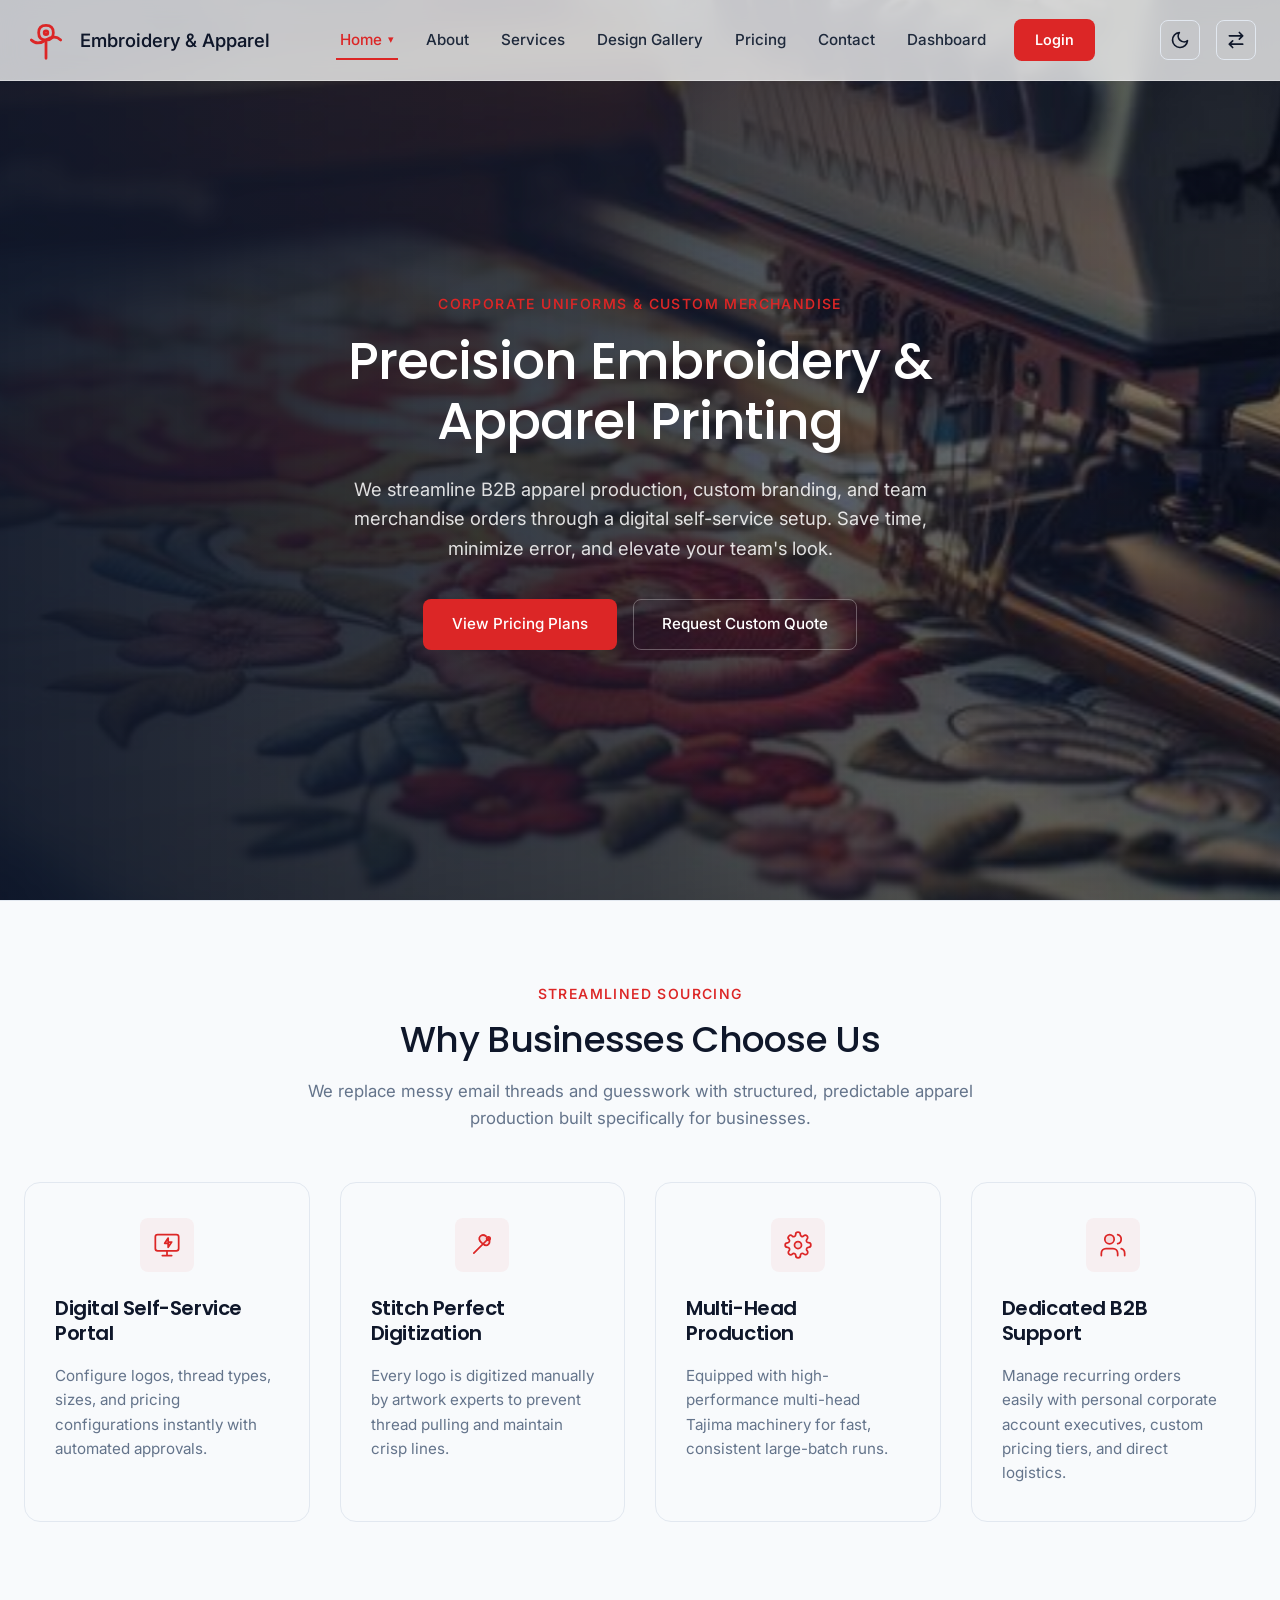
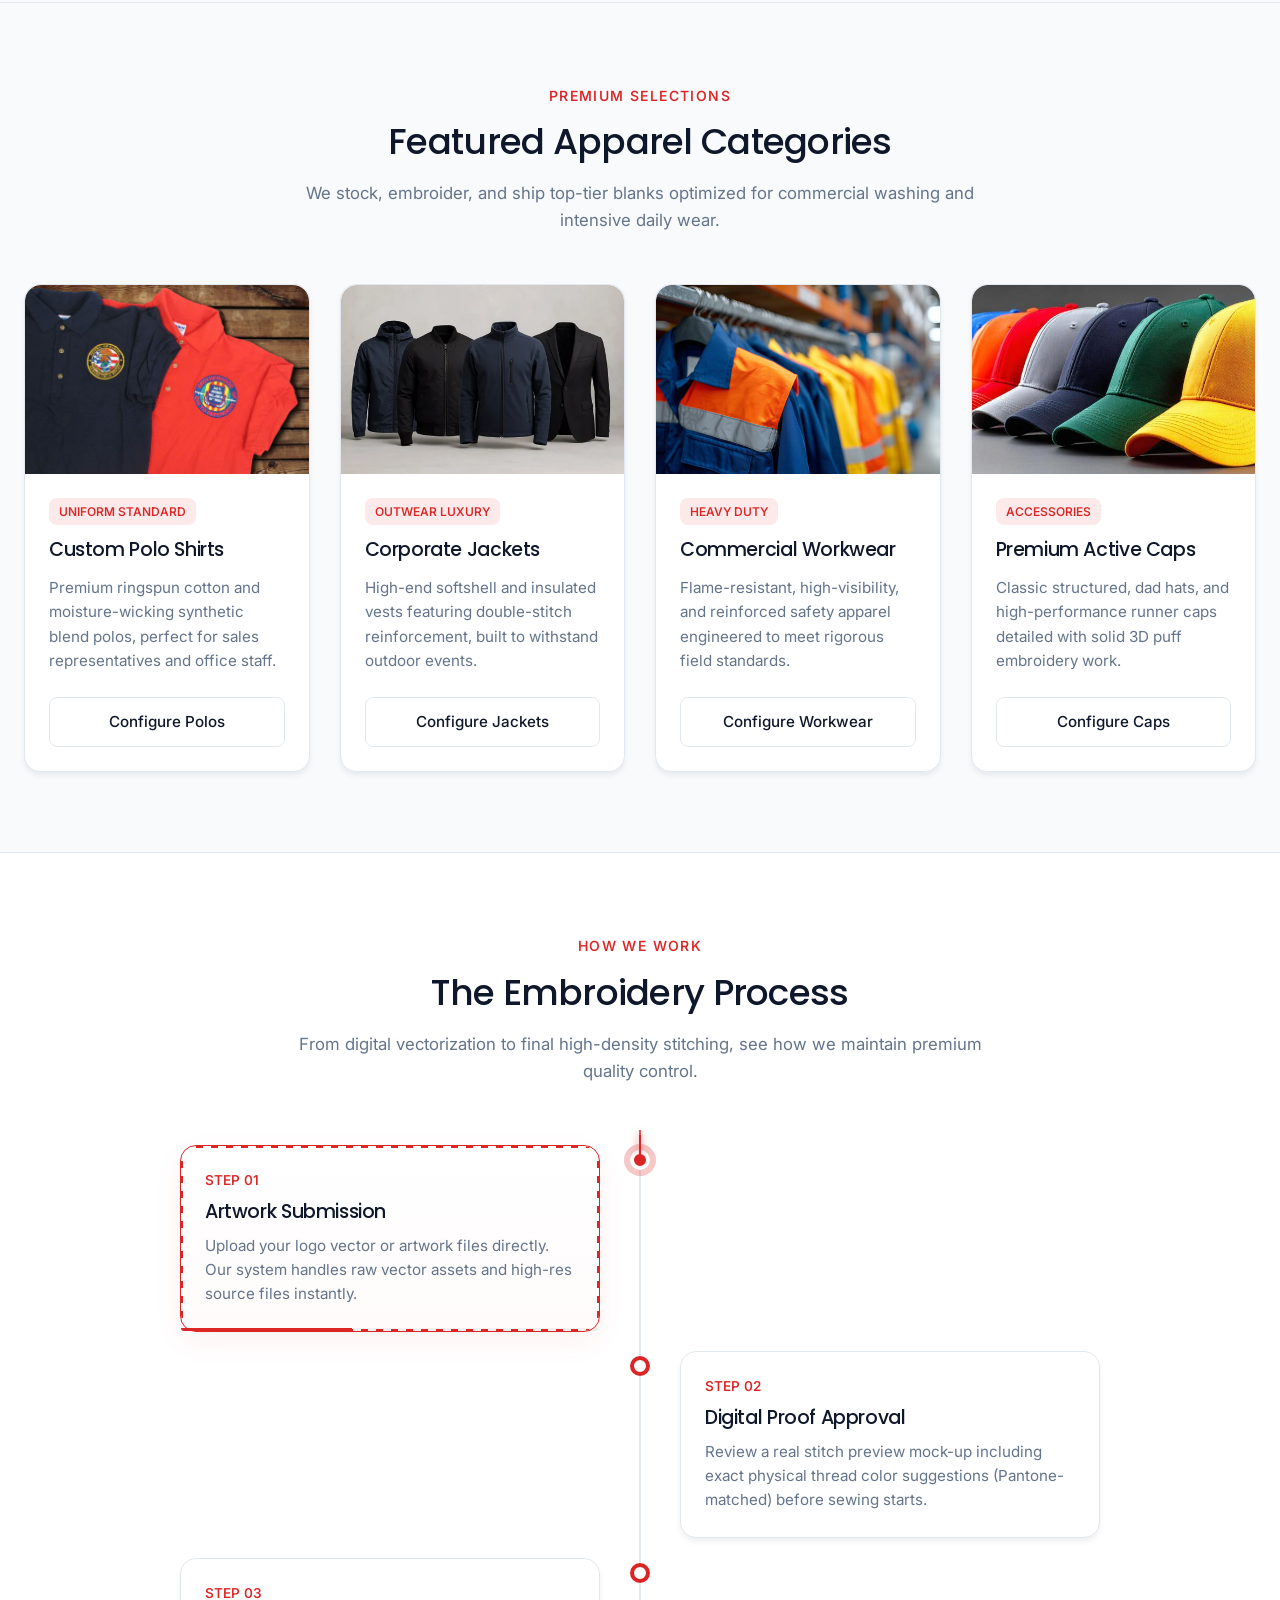
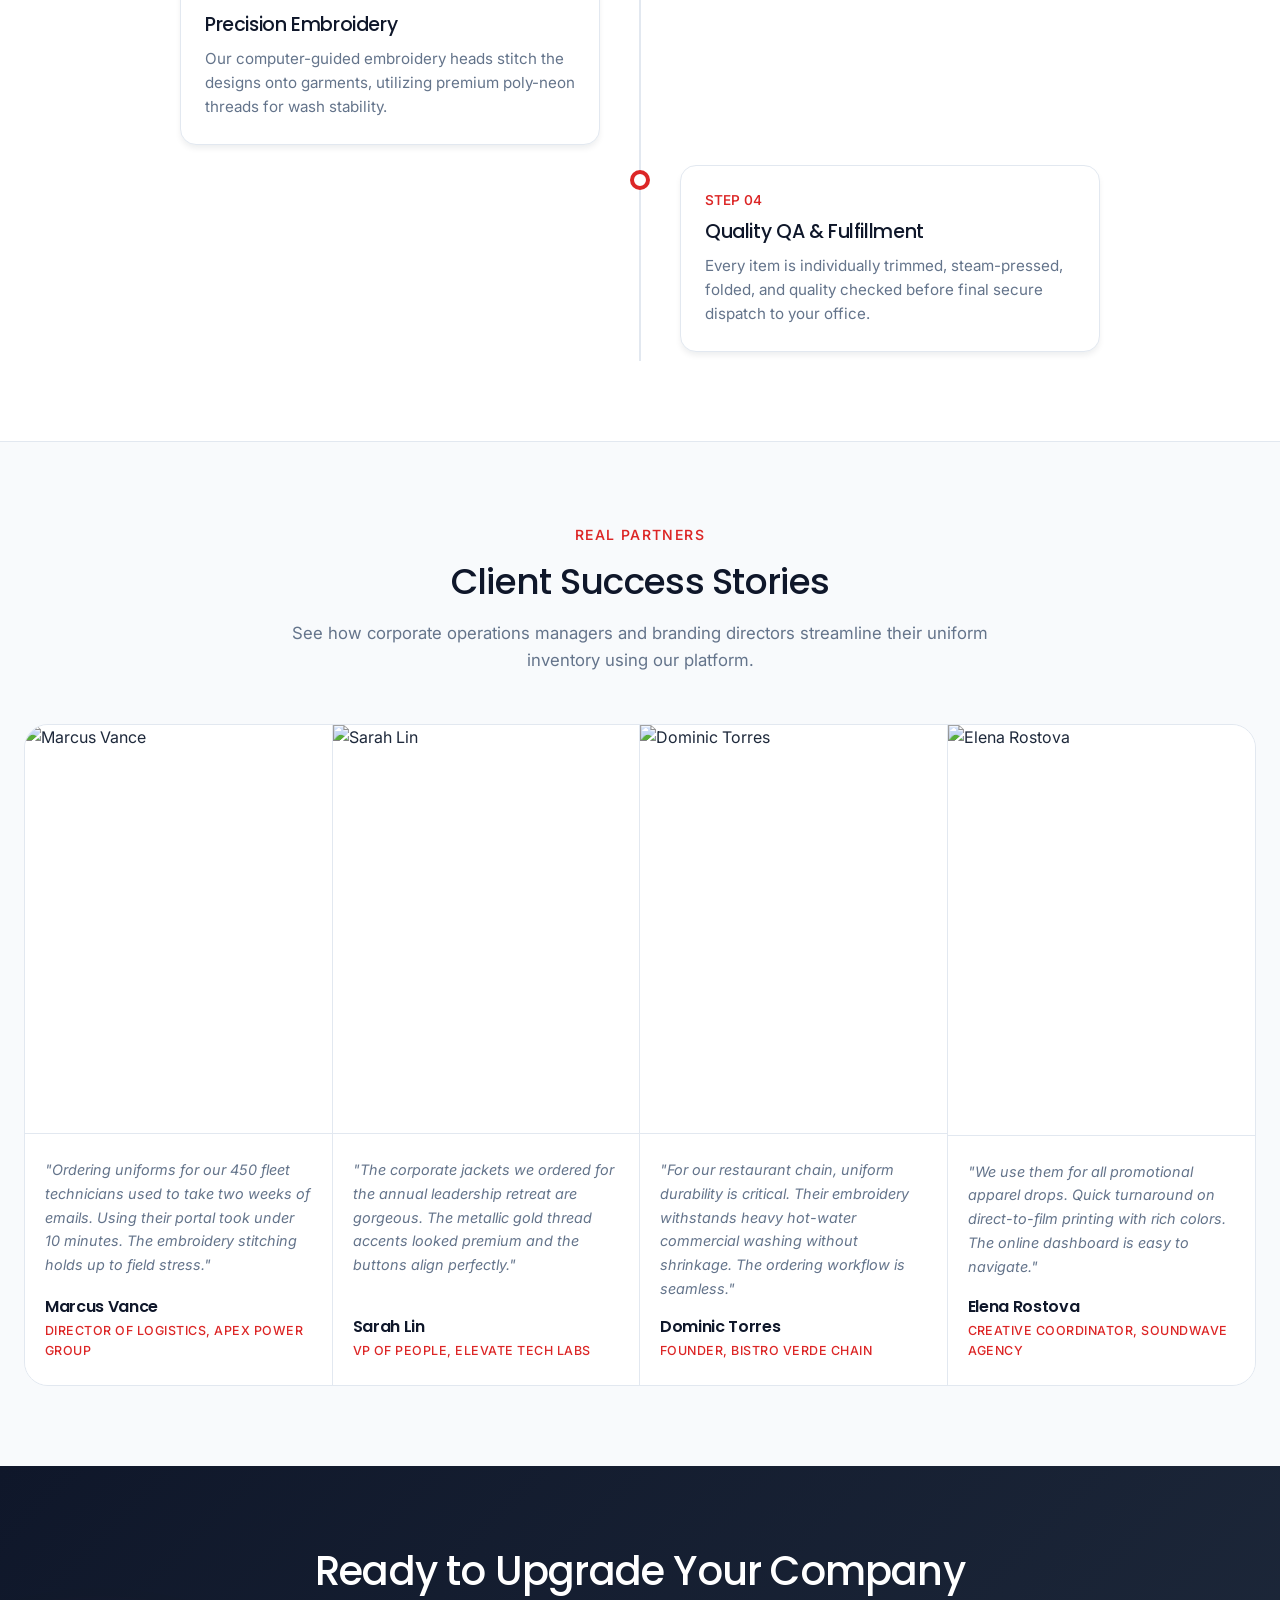
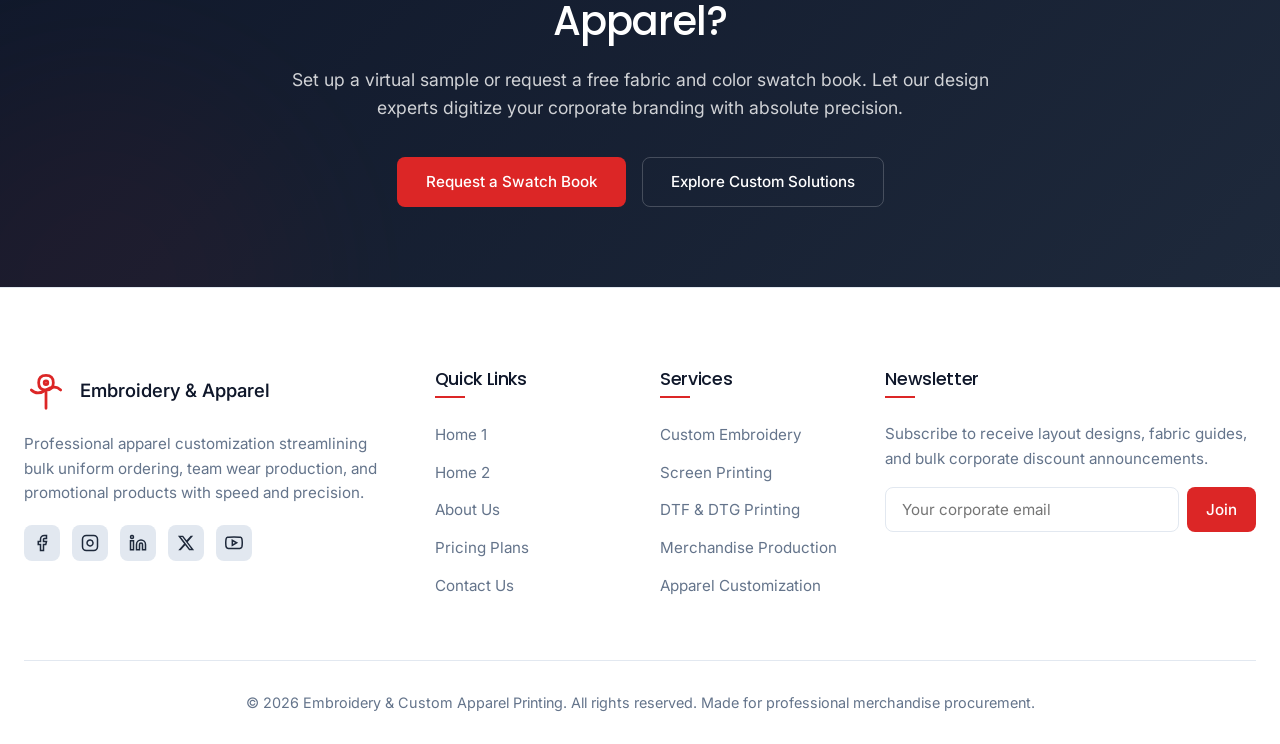
==== commit 57e6079e: "third commit" ====
--- a/index.html
+++ b/index.html
@@ -21,6 +21,7 @@
   <link rel="stylesheet" href="assets/css/style.css">
   <link rel="stylesheet" href="assets/css/dark-mode.css">
   <link rel="stylesheet" href="assets/css/rtl.css">
+  <link rel="icon" type="image/svg+xml" href="assets/images/favicon.svg">
 </head>
 
 <body>
@@ -37,7 +38,6 @@
         </svg>
         <div class="logo-text">
           Embroidery & Apparel
-          <span>B2B & Custom Branding</span>
         </div>
       </a>
       <nav class="navbar-nav">
@@ -59,13 +59,13 @@
         </ul>
       </nav>
       <div class="navbar-controls">
-        <button id="dark-mode-toggle" class="ctrl-btn" aria-label="Toggle Dark Mode">
+        <button id="dark-mode-toggle" class="ctrl-btn" aria-label="Toggle Dark Mode" title="">
           <svg width="20" height="20" viewBox="0 0 24 24" fill="none" stroke="currentColor" stroke-width="2"
             stroke-linecap="round" stroke-linejoin="round">
             <path d="M21 12.79A9 9 0 1 1 11.21 3 7 7 0 0 0 21 12.79z"></path>
           </svg>
         </button>
-        <button id="rtl-toggle" class="ctrl-btn" aria-label="Toggle Layout Direction">
+        <button id="rtl-toggle" class="ctrl-btn" aria-label="Toggle Layout Direction" title="">
           <svg width="20" height="20" viewBox="0 0 24 24" fill="none" stroke="currentColor" stroke-width="2"
             stroke-linecap="round" stroke-linejoin="round">
             <path d="M20 17H4M4 17l4-4M4 17l4 4M4 7h16M20 7l-4-4M20 7l-4 4" />
@@ -94,7 +94,7 @@
           We streamline B2B apparel production, custom branding, and team merchandise orders through a digital
           self-service setup. Save time, minimize error, and elevate your team's look.
         </p>
-        <div style="display: flex; gap: 16px; flex-wrap: wrap; justify-content: center;">
+        <div class="hero-btns-group">
           <a href="pricing.html" class="btn btn-primary">View Pricing Plans</a>
           <a href="contact.html" class="btn btn-outline">Request Custom Quote</a>
         </div>
@@ -254,40 +254,62 @@
           quality control.</p>
       </div>
       <div class="timeline">
+        <!-- Animated progress thread line -->
+        <div class="timeline-line-fill"></div>
+
+        <!-- Gliding needle head tracker -->
+        <div class="timeline-needle">
+          <svg viewBox="0 0 24 40" fill="currentColor">
+            <path d="M11 0h2v26l-1 4-1-4V0zm1 22a1.5 1.5 0 1 0 0 3 1.5 1.5 0 0 0 0-3z" />
+          </svg>
+        </div>
+
         <!-- Timeline Item 1 -->
-        <div class="timeline-item timeline-left">
+        <div class="timeline-item timeline-left" data-step="1">
           <div class="timeline-content">
             <span class="timeline-step">Step 01</span>
             <h3 style="font-size: 1.2rem; margin-bottom: 10px;">Artwork Submission</h3>
             <p style="color: var(--color-text-muted); font-size: 0.95rem;">Upload your logo vector or artwork files
               directly. Our system handles raw vector assets and high-res source files instantly.</p>
+            <div class="timeline-progress-bar">
+              <div class="timeline-progress-fill"></div>
+            </div>
           </div>
         </div>
         <!-- Timeline Item 2 -->
-        <div class="timeline-item timeline-right">
+        <div class="timeline-item timeline-right" data-step="2">
           <div class="timeline-content">
             <span class="timeline-step">Step 02</span>
             <h3 style="font-size: 1.2rem; margin-bottom: 10px;">Digital Proof Approval</h3>
             <p style="color: var(--color-text-muted); font-size: 0.95rem;">Review a real stitch preview mock-up
               including exact physical thread color suggestions (Pantone-matched) before sewing starts.</p>
+            <div class="timeline-progress-bar">
+              <div class="timeline-progress-fill"></div>
+            </div>
           </div>
         </div>
         <!-- Timeline Item 3 -->
-        <div class="timeline-item timeline-left">
+        <div class="timeline-item timeline-left" data-step="3">
           <div class="timeline-content">
             <span class="timeline-step">Step 03</span>
             <h3 style="font-size: 1.2rem; margin-bottom: 10px;">Precision Embroidery</h3>
             <p style="color: var(--color-text-muted); font-size: 0.95rem;">Our computer-guided embroidery heads stitch
               the designs onto garments, utilizing premium poly-neon threads for wash stability.</p>
+            <div class="timeline-progress-bar">
+              <div class="timeline-progress-fill"></div>
+            </div>
           </div>
         </div>
         <!-- Timeline Item 4 -->
-        <div class="timeline-item timeline-right">
+        <div class="timeline-item timeline-right" data-step="4">
           <div class="timeline-content">
             <span class="timeline-step">Step 04</span>
             <h3 style="font-size: 1.2rem; margin-bottom: 10px;">Quality QA & Fulfillment</h3>
             <p style="color: var(--color-text-muted); font-size: 0.95rem;">Every item is individually trimmed,
               steam-pressed, folded, and quality checked before final secure dispatch to your office.</p>
+            <div class="timeline-progress-bar">
+              <div class="timeline-progress-fill"></div>
+            </div>
           </div>
         </div>
       </div>
@@ -362,9 +384,9 @@
 
   <!-- Section 6: Call To Action Banner -->
   <section class="section"
-    style="background: linear-gradient(135deg, var(--color-primary) 0%, var(--color-secondary) 100%); color: var(--color-light); overflow: hidden; position: relative;">
+    style="background: linear-gradient(135deg, #0F172A 0%, #1E293B 100%); color: #FFFFFF; overflow: hidden; position: relative;">
     <div class="container" style="text-align: center; max-width: 800px; position: relative; z-index: 2;">
-      <h2 style="color: var(--color-light); font-size: 2.5rem; margin-bottom: 20px;">Ready to Upgrade Your Company
+      <h2 style="color: #FFFFFF; font-size: 2.5rem; margin-bottom: 20px;">Ready to Upgrade Your Company
         Apparel?</h2>
       <p style="color: rgba(255,255,255,0.8); font-size: 1.1rem; margin-bottom: 35px; line-height: 1.6;">
         Set up a virtual sample or request a free fabric and color swatch book. Let our design experts digitize your
@@ -373,7 +395,7 @@
       <div style="display: flex; gap: 16px; justify-content: center; flex-wrap: wrap;">
         <a href="contact.html" class="btn btn-primary">Request a Swatch Book</a>
         <a href="services.html" class="btn btn-outline"
-          style="border-color: rgba(255,255,255,0.2); color: var(--color-light);">Explore Custom Solutions</a>
+          style="border-color: rgba(255,255,255,0.2); color: #FFFFFF;">Explore Custom Solutions</a>
       </div>
     </div>
     <div
@@ -388,55 +410,25 @@
         <div>
           <a href="index.html" class="logo" style="margin-bottom: 20px;">
             <svg class="logo-icon" viewBox="0 0 24 24" fill="none" stroke="currentColor" stroke-width="1.5"
-              stroke-linecap="round" stroke-linejoin="round" style="color: var(--color-accent);">
+              stroke-linecap="round" stroke-linejoin="round">
               <path d="M12 22V12M12 12c2.5 0 4-1.5 4-4s-1.5-4-4-4-4 1.5-4 4 1.5 4 4 4z"></path>
               <circle cx="12" cy="8" r="1"></circle>
               <path d="M20 12c-2-2-5-2-8 0s-6 2-8 0"></path>
             </svg>
-            <div class="logo-text" style="color: var(--color-light);">
+            <div class="logo-text">
               Embroidery & Apparel
-              <span style="color: rgba(255,255,255,0.6);">B2B & Custom Branding</span>
             </div>
           </a>
           <p class="footer-col-desc">
             Professional apparel customization streamlining bulk uniform ordering, team wear production, and promotional
             products with speed and precision.
           </p>
-          <div class="social-links">
-            <a href="https://facebook.com" class="social-link" target="_blank" aria-label="Facebook"><svg width="18"
-                height="18" viewBox="0 0 24 24" fill="none" stroke="currentColor" stroke-width="2">
-                <path d="M18 2h-3a5 5 0 0 0-5 5v3H7v4h3v8h4v-8h3l1-4h-4V7a1 1 0 0 1 1-1h3z"></path>
-              </svg></a>
-            <a href="https://instagram.com" class="social-link" target="_blank" aria-label="Instagram"><svg width="18"
-                height="18" viewBox="0 0 24 24" fill="none" stroke="currentColor" stroke-width="2">
-                <rect x="2" y="2" width="20" height="20" rx="5" ry="5"></rect>
-                <path d="M16 11.37A4 4 0 1 1 12.63 8 4 4 0 0 1 16 11.37z"></path>
-                <line x1="17.5" y1="6.5" x2="17.51" y2="6.5"></line>
-              </svg></a>
-            <a href="https://linkedin.com" class="social-link" target="_blank" aria-label="LinkedIn"><svg width="18"
-                height="18" viewBox="0 0 24 24" fill="none" stroke="currentColor" stroke-width="2">
-                <path d="M16 8a6 6 0 0 1 6 6v7h-4v-7a2 2 0 0 0-2-2 2 2 0 0 0-2 2v7h-4v-7a6 6 0 0 1 6-6z"></path>
-                <rect x="2" y="9" width="4" height="12"></rect>
-                <circle cx="4" cy="4" r="2"></circle>
-              </svg></a>
-            <a href="https://twitter.com" class="social-link" target="_blank" aria-label="X"><svg width="18" height="18"
-                viewBox="0 0 24 24" fill="none" stroke="currentColor" stroke-width="2">
-                <path
-                  d="M23 3a10.9 10.9 0 0 1-3.14 1.53 4.48 4.48 0 0 0-7.86 3v1A10.66 10.66 0 0 1 3 4s-4 9 5 13a11.64 11.64 0 0 1-7 2c9 5 20 0 20-11.5a4.5 4.5 0 0 0-.08-.83A7.72 7.72 0 0 0 23 3z">
-                </path>
-              </svg></a>
-            <a href="https://youtube.com" class="social-link" target="_blank" aria-label="YouTube"><svg width="18"
-                height="18" viewBox="0 0 24 24" fill="none" stroke="currentColor" stroke-width="2">
-                <path
-                  d="M22.54 6.42a2.78 2.78 0 0 0-1.94-2C18.88 4 12 4 12 4s-6.88 0-8.6.46a2.78 2.78 0 0 0-1.94 2A29 29 0 0 0 1 11.75a29 29 0 0 0 .46 5.33A2.78 2.78 0 0 0 3.4 19c1.72.46 8.6.46 8.6.46s6.88 0 8.6-.46a2.78 2.78 0 0 0 1.94-2 29 29 0 0 0 .46-5.25 29 29 0 0 0-.46-5.33z">
-                </path>
-                <polygon points="9.75 15.02 15.5 11.75 9.75 8.48 9.75 15.02"></polygon>
-              </svg></a>
-            <a href="https://pinterest.com" class="social-link" target="_blank" aria-label="Pinterest"><svg width="18"
-                height="18" viewBox="0 0 24 24" fill="none" stroke="currentColor" stroke-width="2">
-                <line x1="2" y1="12" x2="22" y2="12"></line>
-                <line x1="12" y1="2" x2="12" y2="22"></line>
-              </svg></a>
+                    <div class="social-links">
+            <a href="https://facebook.com" class="social-link" target="_blank" aria-label="Facebook"><svg width="18" height="18" viewBox="0 0 24 24" fill="none" stroke="currentColor" stroke-width="2"><path d="M18 2h-3a5 5 0 0 0-5 5v3H7v4h3v8h4v-8h3l1-4h-4V7a1 1 0 0 1 1-1h3z"></path></svg></a>
+            <a href="https://instagram.com" class="social-link" target="_blank" aria-label="Instagram"><svg width="18" height="18" viewBox="0 0 24 24" fill="none" stroke="currentColor" stroke-width="2"><rect x="2" y="2" width="20" height="20" rx="5" ry="5"></rect><path d="M16 11.37A4 4 0 1 1 12.63 8 4 4 0 0 1 16 11.37z"></path><line x1="17.5" y1="6.5" x2="17.51" y2="6.5"></line></svg></a>
+            <a href="https://linkedin.com" class="social-link" target="_blank" aria-label="LinkedIn"><svg width="18" height="18" viewBox="0 0 24 24" fill="none" stroke="currentColor" stroke-width="2"><path d="M16 8a6 6 0 0 1 6 6v7h-4v-7a2 2 0 0 0-2-2 2 2 0 0 0-2 2v7h-4v-7a6 6 0 0 1 6-6z"></path><rect x="2" y="9" width="4" height="12"></rect><circle cx="4" cy="4" r="2"></circle></svg></a>
+            <a href="https://twitter.com" class="social-link" target="_blank" aria-label="X"><svg width="18" height="18" viewBox="0 0 24 24" fill="currentColor"><path d="M18.244 2.25h3.308l-7.227 8.26 8.502 11.24H16.17l-5.214-6.817L4.99 21.75H1.68l7.73-8.835L1.254 2.25H8.08l4.713 6.231zm-1.161 17.52h1.833L7.084 4.126H5.117z"/></svg></a>
+            <a href="https://youtube.com" class="social-link" target="_blank" aria-label="YouTube"><svg width="18" height="18" viewBox="0 0 24 24" fill="none" stroke="currentColor" stroke-width="2"><path d="M22.54 6.42a2.78 2.78 0 0 0-1.94-2C18.88 4 12 4 12 4s-6.88 0-8.6.46a2.78 2.78 0 0 0-1.94 2A29 29 0 0 0 1 11.75a29 29 0 0 0 .46 5.33A2.78 2.78 0 0 0 3.4 19c1.72.46 8.6.46 8.6.46s6.88 0 8.6-.46a2.78 2.78 0 0 0 1.94-2 29 29 0 0 0 .46-5.25 29 29 0 0 0-.46-5.33z"></path><polygon points="9.75 15.02 15.5 11.75 9.75 8.48 9.75 15.02"></polygon></svg></a>
           </div>
         </div>
         <div>
--- a/assets/css/style.css
+++ b/assets/css/style.css
@@ -354,7 +354,7 @@
   background-color: rgba(255, 255, 255, 0.05);
 }
 
-@media (min-width: 769px) {
+@media (min-width: 1025px) {
   .dropdown:hover .dropdown-menu {
     opacity: 1;
     visibility: visible;
@@ -442,13 +442,13 @@
   gap: 30px;
 }
 
-@media (min-width: 1024px) {
+@media (min-width: 1025px) {
   .card-grid {
     grid-template-columns: repeat(4, 1fr);
   }
 }
 
-@media (min-width: 768px) and (max-width: 1023px) {
+@media (min-width: 768px) and (max-width: 1024px) {
   .card-grid {
     grid-template-columns: repeat(2, 1fr);
   }
@@ -607,6 +607,35 @@
   bottom: 0;
   left: 50%;
   transform: translateX(-50%);
+  z-index: 0;
+}
+
+.timeline-line-fill {
+  position: absolute;
+  width: 2px;
+  background-color: var(--color-accent);
+  top: 0;
+  left: 50%;
+  transform: translateX(-50%);
+  height: 0;
+  transition: height 0.6s cubic-bezier(0.16, 1, 0.3, 1);
+  box-shadow: 0 0 8px rgba(220, 38, 38, 0.5);
+  z-index: 1;
+}
+
+.timeline-needle {
+  position: absolute;
+  left: 50%;
+  top: 0;
+  width: 18px;
+  height: 30px;
+  margin-left: -9px;
+  margin-top: -30px; /* Aligns needle tip directly on the timeline step dot center */
+  z-index: 10;
+  color: var(--color-accent);
+  pointer-events: none;
+  transition: transform 0.6s cubic-bezier(0.16, 1, 0.3, 1);
+  filter: drop-shadow(0 2px 5px rgba(220, 38, 38, 0.5));
 }
 
 .timeline-item {
@@ -614,6 +643,37 @@
   position: relative;
   background-color: inherit;
   width: 50%;
+  cursor: pointer;
+  
+  /* Scroll Entrance Anim Preparation */
+  opacity: 0;
+  transition: opacity 0.8s cubic-bezier(0.16, 1, 0.3, 1), transform 0.8s cubic-bezier(0.16, 1, 0.3, 1);
+}
+
+.timeline-left {
+  left: 0;
+  transform: translateX(-40px);
+}
+
+.timeline-right {
+  left: 50%;
+  transform: translateX(40px);
+}
+
+@media (max-width: 768px) {
+  .timeline-left,
+  .timeline-right {
+    transform: translateY(30px);
+  }
+  .timeline-needle {
+    left: 20px;
+  }
+}
+
+/* Scroll Triggered Class */
+.timeline-item.visible {
+  opacity: 1;
+  transform: translate(0) !important;
 }
 
 .timeline-item::after {
@@ -626,7 +686,28 @@
   border: 4px solid var(--color-accent);
   top: 15px;
   border-radius: 50%;
-  z-index: 1;
+  z-index: 2;
+  transition: all 0.3s ease;
+}
+
+.timeline-item.active::after {
+  background-color: var(--color-accent);
+  border-color: var(--color-light);
+  box-shadow: 0 0 0 6px rgba(220, 38, 38, 0.25);
+  animation: pulse-dot 1.8s infinite cubic-bezier(0.4, 0, 0.6, 1);
+}
+
+body.dark-mode .timeline-item.active::after {
+  border-color: var(--color-bg-card);
+}
+
+@keyframes pulse-dot {
+  0%, 100% {
+    box-shadow: 0 0 0 4px rgba(220, 38, 38, 0.25);
+  }
+  50% {
+    box-shadow: 0 0 0 12px rgba(220, 38, 38, 0.45);
+  }
 }
 
 .timeline-left {
@@ -643,11 +724,62 @@
 
 .timeline-content {
   padding: 24px;
-  background-color: var(--color-bg-card);
+  background: var(--color-bg-card);
   position: relative;
   border-radius: var(--border-radius-md);
   border: 1px solid var(--color-border);
   box-shadow: var(--shadow-sm);
+  
+  /* Support 3D tilts */
+  transform-style: preserve-3d;
+  will-change: transform;
+  transition: border-color 0.4s ease, box-shadow 0.4s ease, background 0.4s ease;
+}
+
+.timeline-item:hover .timeline-content {
+  border-color: var(--color-accent);
+}
+
+.timeline-item.active .timeline-content {
+  border-color: var(--color-accent);
+  background: linear-gradient(to bottom, var(--color-bg-card), rgba(220, 38, 38, 0.02) 100%);
+  box-shadow: 0 10px 30px rgba(220, 38, 38, 0.06), 0 1px 3px rgba(220, 38, 38, 0.03);
+}
+
+body.dark-mode .timeline-item.active .timeline-content {
+  background: linear-gradient(to bottom, var(--color-bg-card), rgba(220, 38, 38, 0.04) 100%);
+  box-shadow: 0 10px 30px rgba(220, 38, 38, 0.12), 0 1px 5px rgba(220, 38, 38, 0.06);
+}
+
+/* Stitching dashed border line running animation on active content box */
+.timeline-item.active .timeline-content::before {
+  content: '';
+  position: absolute;
+  inset: 0;
+  border-radius: var(--border-radius-md);
+  padding: 2px;
+  background: linear-gradient(90deg, var(--color-accent) 50%, transparent 50%),
+              linear-gradient(90deg, var(--color-accent) 50%, transparent 50%),
+              linear-gradient(180deg, var(--color-accent) 50%, transparent 50%),
+              linear-gradient(180deg, var(--color-accent) 50%, transparent 50%);
+  background-repeat: repeat-x, repeat-x, repeat-y, repeat-y;
+  background-size: 15px 2px, 15px 2px, 2px 15px, 2px 15px;
+  background-position: 0px 0px, 0px 100%, 0px 0px, 100% 0px;
+  pointer-events: none;
+  -webkit-mask: linear-gradient(#fff 0 0) content-box, linear-gradient(#fff 0 0);
+  -webkit-mask-composite: xor;
+  mask-composite: exclude;
+  animation: stitch-travel 0.8s linear infinite;
+  z-index: 5;
+}
+
+@keyframes stitch-travel {
+  0% {
+    background-position: 0px 0px, 0px 100%, 0px 0px, 100% 0px;
+  }
+  100% {
+    background-position: 15px 0px, -15px 100%, 0px -15px, 100% 15px;
+  }
 }
 
 .timeline-step {
@@ -656,6 +788,50 @@
   color: var(--color-accent);
   text-transform: uppercase;
   margin-bottom: 8px;
+  display: block;
+}
+
+.timeline-progress-bar {
+  position: absolute;
+  bottom: 0;
+  left: 0;
+  width: 100%;
+  height: 3px;
+  background-color: rgba(0, 0, 0, 0.05);
+  border-radius: 0 0 var(--border-radius-md) var(--border-radius-md);
+  overflow: hidden;
+  opacity: 0;
+  transition: opacity 0.3s ease;
+}
+
+body.dark-mode .timeline-progress-bar {
+  background-color: rgba(255, 255, 255, 0.05);
+}
+
+.timeline-item.active .timeline-progress-bar {
+  opacity: 1;
+}
+
+.timeline-progress-fill {
+  height: 100%;
+  width: 0;
+  background-color: var(--color-accent);
+  transition: width 0.1s linear;
+}
+
+
+.form-grid {
+  display: grid;
+  grid-template-columns: 1fr 1fr;
+  gap: 20px;
+  margin-bottom: 20px;
+}
+
+@media (max-width: 576px) {
+  .form-grid {
+    grid-template-columns: 1fr;
+    gap: 15px;
+  }
 }
 
 /* Forms Validation Styling */
@@ -710,17 +886,28 @@
 
 /* Footer Section */
 .footer {
-  background-color: var(--color-primary);
-  color: var(--color-light);
+  background-color: var(--color-bg-card) !important;
+  color: var(--color-text) !important;
   padding: 80px 0 30px;
-  border-top: 1px solid rgba(255, 255, 255, 0.05);
+  border-top: 1px solid var(--color-border);
 }
 
 .footer h1,
 .footer h2,
 .footer h3,
 .footer h4 {
-  color: var(--color-light);
+  color: var(--color-primary) !important;
+}
+
+.footer .form-input {
+  border-color: var(--color-border) !important;
+  background-color: var(--color-input-bg) !important;
+  color: var(--color-text) !important;
+}
+
+.footer .form-input:focus {
+  border-color: var(--color-accent) !important;
+  box-shadow: 0 0 0 3px rgba(220, 38, 38, 0.15) !important;
 }
 
 .footer-grid {
@@ -731,7 +918,7 @@
 }
 
 .footer-col-desc {
-  color: rgba(255, 255, 255, 0.7);
+  color: var(--color-text-muted);
   margin-top: 16px;
   font-size: 0.95rem;
 }
@@ -762,7 +949,7 @@
 }
 
 .footer-links a {
-  color: rgba(255, 255, 255, 0.7);
+  color: var(--color-text-muted);
   font-size: 0.95rem;
 }
 
@@ -776,7 +963,7 @@
   gap: 12px;
   margin-bottom: 16px;
   font-size: 0.95rem;
-  color: rgba(255, 255, 255, 0.7);
+  color: var(--color-text-muted);
 }
 
 .footer-info-item svg {
@@ -787,7 +974,7 @@
 }
 
 .newsletter-text {
-  color: rgba(255, 255, 255, 0.7);
+  color: var(--color-text-muted);
   font-size: 0.95rem;
   margin-bottom: 16px;
 }
@@ -799,9 +986,9 @@
 
 .newsletter-input {
   flex-grow: 1;
-  background-color: rgba(255, 255, 255, 0.08);
-  border: 1px solid rgba(255, 255, 255, 0.1);
-  color: var(--color-light);
+  background-color: var(--color-input-bg);
+  border: 1px solid var(--color-border);
+  color: var(--color-text);
 }
 
 .newsletter-input:focus {
@@ -817,8 +1004,8 @@
 .social-link {
   width: 36px;
   height: 36px;
-  background-color: rgba(255, 255, 255, 0.08);
-  color: var(--color-light);
+  background-color: var(--color-border);
+  color: var(--color-text);
   border-radius: var(--border-radius-sm);
   display: flex;
   align-items: center;
@@ -833,11 +1020,11 @@
 }
 
 .footer-bottom {
-  border-top: 1px solid rgba(255, 255, 255, 0.08);
+  border-top: 1px solid var(--color-border);
   padding-top: 30px;
   text-align: center;
   font-size: 0.9rem;
-  color: rgba(255, 255, 255, 0.5);
+  color: var(--color-text-muted);
 }
 
 /* Success Modal / Feedback */
@@ -869,9 +1056,7 @@
   .footer-grid {
     grid-template-columns: repeat(2, 1fr);
   }
-}
-
-@media (max-width: 768px) {
+
   .hamburger {
     display: flex;
   }
@@ -884,7 +1069,8 @@
     height: calc(100vh - 80px);
     background-color: var(--color-bg-card);
     flex-direction: column;
-    align-items: stretch;
+    align-items: center;
+    text-align: center;
     padding: 40px 24px;
     gap: 16px;
     transition: var(--transition-smooth);
@@ -896,10 +1082,19 @@
     left: 0;
   }
 
+  .nav-menu li {
+    width: 100%;
+    display: flex;
+    flex-direction: column;
+    align-items: center;
+  }
+
   .nav-link {
     font-size: 1.1rem;
     padding: 12px 0;
     display: block;
+    width: 100%;
+    text-align: center;
     border-bottom: 1px solid var(--color-border);
   }
 
@@ -916,15 +1111,23 @@
     box-shadow: none;
     border: none;
     background: transparent;
-    padding-left: 16px;
+    padding: 0;
     margin-top: 0;
     display: none;
+    width: 100%;
   }
 
   .dropdown-item {
     font-size: 1rem;
     padding: 10px 0;
+    text-align: center;
     border-bottom: 1px solid var(--color-border);
+    width: 100%;
+  }
+
+  .dropdown-toggle {
+    justify-content: center;
+    width: 100%;
   }
 
   .dropdown.open .dropdown-menu {
@@ -935,8 +1138,25 @@
     width: 100%;
     margin-top: 8px;
     padding: 12px 0;
-  }
-
+    justify-content: center;
+    text-align: center;
+  }
+
+  .nav-menu li.menu-controls-wrapper {
+    display: flex;
+    flex-direction: row;
+    justify-content: center;
+    align-items: center;
+    gap: 16px;
+    width: 100%;
+    padding: 16px 0;
+    border-top: 1px solid var(--color-border);
+    margin-top: 12px;
+    list-style: none;
+  }
+}
+
+@media (max-width: 768px) {
   .timeline::before {
     left: 20px;
   }
@@ -954,6 +1174,44 @@
   .timeline-right {
     left: 0%;
   }
+
+  /* Footer Center Alignment for Tablet and Mobile */
+  .footer {
+    text-align: center;
+  }
+
+  .footer-grid {
+    grid-template-columns: 1fr;
+    gap: 40px;
+  }
+
+  .footer .logo {
+    justify-content: center;
+  }
+
+  .footer-col-title::after {
+    left: 50%;
+    transform: translateX(-50%);
+  }
+
+  .footer .social-links {
+    justify-content: center;
+  }
+
+  .footer .newsletter-form {
+    justify-content: center;
+    max-width: 320px;
+    margin: 0 auto;
+  }
+
+  .page-hero {
+    padding: 140px 0 70px !important;
+  }
+
+  .page-hero-title {
+    font-size: 2.25rem;
+    word-wrap: break-word;
+  }
 }
 
 @media (max-width: 480px) {
@@ -967,6 +1225,56 @@
 
   .section-title {
     font-size: 1.85rem;
+  }
+
+  /* Story section centering on mobile */
+  .story-content {
+    text-align: center;
+  }
+
+  .story-content h2 {
+    font-size: 1.85rem !important;
+    line-height: 1.3;
+    margin-bottom: 16px !important;
+  }
+
+  .story-content p {
+    font-size: 0.95rem !important;
+    line-height: 1.65;
+    margin-bottom: 20px !important;
+  }
+
+  .story-image img {
+    margin: 0 auto 24px;
+  }
+
+  /* Partnerships section centering on mobile */
+  .partnerships-content {
+    text-align: center;
+  }
+
+  .partnerships-content h2 {
+    font-size: 1.85rem !important;
+    line-height: 1.3;
+    margin-bottom: 16px !important;
+  }
+
+  .partnerships-content p {
+    font-size: 0.95rem !important;
+    line-height: 1.65;
+    margin-bottom: 20px !important;
+  }
+
+  .partnerships-content > div {
+    justify-content: center !important;
+  }
+
+  .page-hero {
+    padding: 120px 0 60px !important;
+  }
+
+  .page-hero-title {
+    font-size: 1.75rem;
   }
 }
 
@@ -1070,6 +1378,104 @@
   box-shadow: 0 8px 20px rgba(255, 255, 255, 0.25);
 }
 
+.hero-btns-group {
+  display: flex;
+  gap: 16px;
+  flex-wrap: wrap;
+  justify-content: center;
+}
+
+@media (max-width: 480px) {
+  .hero-btns-group {
+    flex-direction: column;
+    align-items: stretch;
+    width: 100%;
+    max-width: 280px;
+    margin: 0 auto;
+    gap: 12px;
+  }
+  .hero-btns-group .btn {
+    width: 100%;
+    justify-content: center;
+    box-sizing: border-box;
+  }
+}
+
+.showcase-grid {
+  display: grid;
+  grid-template-columns: 1fr 1.1fr;
+  gap: 48px;
+  align-items: center;
+}
+
+@media (max-width: 768px) {
+  .showcase-grid {
+    grid-template-columns: 1fr;
+    gap: 32px;
+  }
+}
+
+.about-grid {
+  display: grid;
+  grid-template-columns: 1fr 1fr;
+  gap: 60px;
+  align-items: center;
+}
+
+.about-grid-alt {
+  display: grid;
+  grid-template-columns: 1fr 1.2fr;
+  gap: 60px;
+  align-items: center;
+}
+
+@media (max-width: 1024px) {
+  .about-grid,
+  .about-grid-alt {
+    grid-template-columns: 1fr;
+    gap: 36px;
+    text-align: center;
+  }
+
+  .about-grid .story-content,
+  .about-grid-alt .story-content {
+    display: flex;
+    flex-direction: column;
+    align-items: center;
+    text-align: center;
+  }
+
+  .about-grid .story-content p,
+  .about-grid-alt .story-content p {
+    text-align: center;
+  }
+
+  .about-grid .story-content .btn,
+  .about-grid-alt .story-content .btn {
+    align-self: center;
+  }
+
+  .about-grid .story-image,
+  .about-grid-alt .story-image {
+    display: flex;
+    justify-content: center;
+  }
+
+  .about-grid .story-image img,
+  .about-grid-alt .story-image img {
+    max-width: 100%;
+    width: 100%;
+  }
+}
+
+@media (max-width: 768px) {
+  .about-grid,
+  .about-grid-alt {
+    grid-template-columns: 1fr;
+    gap: 30px;
+  }
+}
+
 /* Feature Cards & Animations */
 .why-us-section {
   background-color: transparent !important;
@@ -1081,6 +1487,18 @@
   display: grid;
   grid-template-columns: repeat(auto-fit, minmax(250px, 1fr));
   gap: 30px;
+}
+
+@media (max-width: 1024px) {
+  .feature-grid {
+    grid-template-columns: repeat(2, 1fr);
+  }
+}
+
+@media (max-width: 576px) {
+  .feature-grid {
+    grid-template-columns: 1fr;
+  }
 }
 
 .feature-card {
@@ -1285,7 +1703,553 @@
   .testimonial-card:last-child {
     border-bottom: none;
   }
-  .testimonial-img-wrap {
-    aspect-ratio: 16 / 9;
+}
+
+/* ────────────────────────────────────────────────────────
+   Premium Custom Printing Technologies Section & Lightbox
+   ──────────────────────────────────────────────────────── */
+
+/* Tabs Navigation Styling */
+.tabs-buttons .tab-btn {
+  font-family: var(--font-primary);
+  font-size: 0.95rem;
+  font-weight: 550;
+  padding: 10px 24px;
+  border-radius: var(--border-radius-sm);
+  border: 1px solid var(--color-border);
+  background: var(--color-bg-card);
+  color: var(--color-text);
+  box-shadow: var(--shadow-sm);
+  transition: all 0.3s cubic-bezier(0.25, 0.8, 0.25, 1);
+  position: relative;
+  overflow: hidden;
+}
+
+.tabs-buttons .tab-btn:hover {
+  transform: translateY(-2px);
+  border-color: var(--color-accent);
+  color: var(--color-accent);
+  box-shadow: var(--shadow-md);
+}
+
+.tabs-buttons .tab-btn.active {
+  background-color: var(--color-accent);
+  border-color: var(--color-accent);
+  color: var(--color-light) !important;
+  box-shadow: 0 8px 20px rgba(220, 38, 38, 0.25);
+  transform: translateY(-2px) scale(1.02);
+}
+
+/* Tab Panels Content Styling */
+.tab-panel {
+  display: none !important;
+}
+
+@keyframes fadeInUp {
+  from {
+    opacity: 0;
+    transform: translateY(20px);
+  }
+  to {
+    opacity: 1;
+    transform: translateY(0);
+  }
+}
+
+.tab-panel.active {
+  display: grid !important;
+  grid-template-columns: 1fr 1fr;
+  gap: 40px;
+  align-items: center;
+  animation: fadeInUp 0.6s cubic-bezier(0.16, 1, 0.3, 1) forwards;
+}
+
+@media (max-width: 768px) {
+  .tab-panel.active {
+    grid-template-columns: 1fr !important;
+    gap: 30px !important;
+  }
+}
+
+/* Premium Card Layout inside Panels */
+.tab-panel-info {
+  display: flex;
+  flex-direction: column;
+  justify-content: center;
+}
+
+.tab-panel-info h3 {
+  font-size: 1.75rem;
+  font-weight: 550;
+  margin-bottom: 16px;
+  color: var(--color-primary);
+  position: relative;
+  display: inline-block;
+}
+
+body.dark-mode .tab-panel-info h3 {
+  color: var(--color-light);
+}
+
+.tab-panel-info p {
+  color: var(--color-text-muted);
+  font-size: 1rem;
+  line-height: 1.7;
+  margin-bottom: 24px;
+}
+
+.tab-panel-specs {
+  list-style: none;
+  padding: 0;
+  margin-bottom: 28px;
+}
+
+.tab-panel-specs li {
+  display: flex;
+  align-items: center;
+  gap: 12px;
+  margin-bottom: 12px;
+  font-size: 0.95rem;
+  color: var(--color-text);
+  font-weight: 500;
+}
+
+body.dark-mode .tab-panel-specs li {
+  color: rgba(255, 255, 255, 0.9);
+}
+
+.tab-panel-specs li span.check-icon {
+  color: var(--color-accent);
+  font-weight: 550;
+  font-size: 1.1rem;
+}
+
+/* Tab Panel Image Area */
+.tab-panel-media {
+  position: relative;
+  border-radius: var(--border-radius-md);
+  overflow: hidden;
+  box-shadow: var(--shadow-lg);
+  aspect-ratio: 4 / 3;
+  cursor: pointer;
+}
+
+.tab-panel-media img {
+  width: 100%;
+  height: 100%;
+  object-fit: cover;
+  transition: transform 0.6s cubic-bezier(0.16, 1, 0.3, 1);
+}
+
+.tab-panel-media:hover img {
+  transform: scale(1.06);
+}
+
+/* Premium glassmorphic hover overlay */
+.tab-panel-media-overlay {
+  position: absolute;
+  inset: 0;
+  background: linear-gradient(to bottom, rgba(15, 23, 42, 0.2), rgba(15, 23, 42, 0.75));
+  backdrop-filter: blur(2px);
+  display: flex;
+  flex-direction: column;
+  justify-content: flex-end;
+  align-items: center;
+  padding: 24px;
+  opacity: 0;
+  transition: opacity 0.4s cubic-bezier(0.16, 1, 0.3, 1);
+  z-index: 2;
+}
+
+.tab-panel-media:hover .tab-panel-media-overlay {
+  opacity: 1;
+}
+
+.overlay-content {
+  text-align: center;
+  color: var(--color-light);
+  transform: translateY(15px);
+  transition: transform 0.4s cubic-bezier(0.16, 1, 0.3, 1);
+}
+
+.tab-panel-media:hover .overlay-content {
+  transform: translateY(0);
+}
+
+.overlay-icon {
+  width: 48px;
+  height: 48px;
+  background: rgba(220, 38, 38, 0.9);
+  border-radius: 50%;
+  display: flex;
+  align-items: center;
+  justify-content: center;
+  margin: 0 auto 12px;
+  box-shadow: 0 4px 12px rgba(220, 38, 38, 0.4);
+  color: var(--color-light);
+  transition: background-color 0.3s;
+}
+
+.overlay-icon svg {
+  width: 20px;
+  height: 20px;
+}
+
+.overlay-text {
+  font-family: var(--font-primary);
+  font-weight: 550;
+  font-size: 1rem;
+  letter-spacing: 0.03em;
+}
+
+/* Lightbox Modal CSS */
+.lightbox-modal {
+  position: fixed;
+  inset: 0;
+  background-color: rgba(9, 15, 28, 0.85);
+  backdrop-filter: blur(10px);
+  -webkit-backdrop-filter: blur(10px);
+  z-index: 2000;
+  display: flex;
+  align-items: center;
+  justify-content: center;
+  opacity: 0;
+  visibility: hidden;
+  transition: opacity 0.4s cubic-bezier(0.16, 1, 0.3, 1), visibility 0.4s;
+  padding: 24px;
+}
+
+.lightbox-modal.open {
+  opacity: 1;
+  visibility: visible;
+}
+
+.lightbox-container {
+  background-color: var(--color-bg-card);
+  width: 100%;
+  max-width: 1050px;
+  border-radius: var(--border-radius-lg);
+  overflow: hidden;
+  box-shadow: 0 25px 60px -15px rgba(0, 0, 0, 0.6);
+  border: 1px solid var(--color-border);
+  position: relative;
+  transform: scale(0.92) translateY(20px);
+  transition: transform 0.5s cubic-bezier(0.16, 1, 0.3, 1);
+  display: grid;
+  grid-template-columns: 1.2fr 1fr;
+  max-height: 90vh;
+}
+
+body.dark-mode .lightbox-container {
+  background-color: #1E293B;
+  border-color: #334155;
+  box-shadow: 0 25px 60px -15px rgba(0, 0, 0, 0.8);
+}
+
+.lightbox-modal.open .lightbox-container {
+  transform: scale(1) translateY(0);
+}
+
+/* Close Button */
+.lightbox-close {
+  position: absolute;
+  top: 20px;
+  right: 20px;
+  width: 40px;
+  height: 40px;
+  background: rgba(15, 23, 42, 0.06);
+  border: none;
+  border-radius: 50%;
+  display: flex;
+  align-items: center;
+  justify-content: center;
+  cursor: pointer;
+  color: var(--color-primary);
+  z-index: 10;
+  font-size: 1.5rem;
+  font-weight: 400;
+  line-height: 1;
+  transition: all 0.3s cubic-bezier(0.16, 1, 0.3, 1);
+}
+
+body.dark-mode .lightbox-close {
+  background: rgba(255, 255, 255, 0.08);
+  color: var(--color-light);
+}
+
+.lightbox-close:hover {
+  background-color: var(--color-accent);
+  color: var(--color-light) !important;
+  transform: scale(1.08) rotate(90deg);
+  box-shadow: 0 4px 12px rgba(220, 38, 38, 0.3);
+}
+
+/* Gallery Slider Section */
+.lightbox-gallery {
+  display: flex;
+  flex-direction: column;
+  padding: 24px;
+  background-color: var(--color-bg);
+  border-right: 1px solid var(--color-border);
+  justify-content: center;
+}
+
+body.dark-mode .lightbox-gallery {
+  background-color: #0F172A;
+  border-right-color: #334155;
+}
+
+.lightbox-featured-wrapper {
+  position: relative;
+  aspect-ratio: 4 / 3;
+  width: 100%;
+  border-radius: var(--border-radius-md);
+  overflow: hidden;
+  box-shadow: var(--shadow-sm);
+  background: #000;
+}
+
+.lightbox-featured-img {
+  width: 100%;
+  height: 100%;
+  object-fit: cover;
+  transition: opacity 0.3s ease;
+}
+
+/* Gallery Slider Navigation Arrows */
+.lightbox-arrow {
+  position: absolute;
+  top: 50%;
+  transform: translateY(-50%);
+  width: 44px;
+  height: 44px;
+  background: rgba(15, 23, 42, 0.6);
+  backdrop-filter: blur(4px);
+  border: 1px solid rgba(255, 255, 255, 0.2);
+  border-radius: 50%;
+  color: #fff;
+  display: flex;
+  align-items: center;
+  justify-content: center;
+  cursor: pointer;
+  transition: all 0.3s ease;
+  z-index: 5;
+}
+
+.lightbox-arrow:hover {
+  background: var(--color-accent);
+  border-color: var(--color-accent);
+  transform: translateY(-50%) scale(1.08);
+}
+
+.lightbox-arrow-left {
+  left: 12px;
+}
+
+.lightbox-arrow-right {
+  right: 12px;
+}
+
+/* Thumbnail strip */
+.lightbox-thumbnails {
+  display: flex;
+  gap: 10px;
+  margin-top: 16px;
+  overflow-x: auto;
+  padding-bottom: 6px;
+  scrollbar-width: thin;
+}
+
+.lightbox-thumb {
+  width: 70px;
+  height: 55px;
+  border-radius: var(--border-radius-sm);
+  overflow: hidden;
+  cursor: pointer;
+  border: 2px solid transparent;
+  flex-shrink: 0;
+  transition: all 0.2s ease;
+  opacity: 0.6;
+}
+
+.lightbox-thumb img {
+  width: 100%;
+  height: 100%;
+  object-fit: cover;
+}
+
+.lightbox-thumb.active {
+  border-color: var(--color-accent);
+  opacity: 1;
+  transform: translateY(-2px);
+  box-shadow: var(--shadow-sm);
+}
+
+.lightbox-thumb:hover {
+  opacity: 1;
+}
+
+/* Detail Text & Specs Section */
+.lightbox-details {
+  padding: 40px;
+  display: flex;
+  flex-direction: column;
+  overflow-y: auto;
+  max-height: 90vh;
+}
+
+.lightbox-tech-badge {
+  display: inline-block;
+  align-self: flex-start;
+  background-color: rgba(220, 38, 38, 0.1);
+  color: var(--color-accent);
+  padding: 4px 12px;
+  border-radius: 50px;
+  font-size: 0.78rem;
+  font-weight: 550;
+  text-transform: uppercase;
+  margin-bottom: 16px;
+  letter-spacing: 0.05em;
+}
+
+.lightbox-title {
+  font-size: 2rem;
+  font-weight: 550;
+  margin-bottom: 16px;
+  color: var(--color-primary);
+  line-height: 1.2;
+}
+
+body.dark-mode .lightbox-title {
+  color: #FFFFFF;
+}
+
+.lightbox-desc {
+  font-size: 0.98rem;
+  line-height: 1.7;
+  color: var(--color-text-muted);
+  margin-bottom: 28px;
+}
+
+body.dark-mode .lightbox-desc {
+  color: #94A3B8;
+}
+
+/* Spec table */
+.lightbox-spec-title {
+  font-family: var(--font-primary);
+  font-size: 1.1rem;
+  font-weight: 550;
+  margin-bottom: 12px;
+  color: var(--color-primary);
+}
+
+body.dark-mode .lightbox-spec-title {
+  color: #FFFFFF;
+}
+
+.lightbox-spec-table {
+  width: 100%;
+  border-collapse: collapse;
+  margin-bottom: 32px;
+  font-size: 0.9rem;
+}
+
+.lightbox-spec-table th, 
+.lightbox-spec-table td {
+  padding: 12px;
+  text-align: left;
+  border-bottom: 1px solid var(--color-border);
+}
+
+body.dark-mode .lightbox-spec-table th,
+body.dark-mode .lightbox-spec-table td {
+  border-bottom-color: #334155;
+}
+
+.lightbox-spec-table th {
+  font-weight: 550;
+  color: var(--color-secondary);
+  background-color: var(--color-bg);
+  border-radius: var(--border-radius-sm) var(--border-radius-sm) 0 0;
+}
+
+body.dark-mode .lightbox-spec-table th {
+  color: #F8FAFC;
+  background-color: #0F172A;
+}
+
+.lightbox-spec-table td:first-child {
+  font-weight: 550;
+  color: var(--color-secondary);
+  width: 40%;
+}
+
+body.dark-mode .lightbox-spec-table td:first-child {
+  color: #E2E8F0;
+}
+
+.lightbox-spec-table td:last-child {
+  color: var(--color-text-muted);
+}
+
+body.dark-mode .lightbox-spec-table td:last-child {
+  color: #94A3B8;
+}
+
+.lightbox-action-btn {
+  width: 100%;
+  padding: 14px 28px;
+  font-family: var(--font-primary);
+  font-weight: 550;
+  text-transform: uppercase;
+  font-size: 0.95rem;
+  letter-spacing: 0.05em;
+  margin-top: auto;
+}
+
+/* Responsive adjustments for lightbox */
+@media (max-width: 900px) {
+  .lightbox-container {
+    grid-template-columns: 1fr;
+    max-height: 95vh;
+  }
+  .lightbox-gallery {
+    border-right: none;
+    border-bottom: 1px solid var(--color-border);
+  }
+  body.dark-mode .lightbox-gallery {
+    border-bottom-color: #334155;
+  }
+  .lightbox-details {
+    padding: 30px;
+    max-height: 50vh;
+  }
+  .lightbox-close {
+    top: 15px;
+    right: 15px;
+  }
+}
+
+@media (max-width: 480px) {
+  .lightbox-modal {
+    padding: 10px;
+  }
+  .lightbox-container {
+    max-height: 98vh;
+  }
+  .lightbox-details {
+    padding: 20px;
+  }
+  .lightbox-title {
+    font-size: 1.6rem;
+  }
+}
+
+/* Ensure brand logo name stays on a single line in mobile view down to 320px */
+@media (max-width: 480px) {
+  .logo-text {
+    white-space: nowrap !important;
+    font-size: 0.95rem !important;
   }
 }
--- a/assets/css/rtl.css
+++ b/assets/css/rtl.css
@@ -62,6 +62,19 @@
     transform: translateX(50%);
   }
 
+  [dir="rtl"] .timeline-line-fill {
+    left: auto;
+    right: 50%;
+    transform: translateX(50%);
+  }
+
+  [dir="rtl"] .timeline-needle {
+    left: auto;
+    right: 50%;
+    margin-left: auto;
+    margin-right: -9px;
+  }
+
   [dir="rtl"] .timeline-item {
     left: auto;
     right: 0;
@@ -100,6 +113,18 @@
   [dir="rtl"] .timeline::before {
     left: auto;
     right: 20px;
+  }
+
+  [dir="rtl"] .timeline-line-fill {
+    left: auto;
+    right: 20px;
+  }
+
+  [dir="rtl"] .timeline-needle {
+    left: auto;
+    right: 20px;
+    margin-left: auto;
+    margin-right: -9px;
   }
   
   [dir="rtl"] .timeline-item {
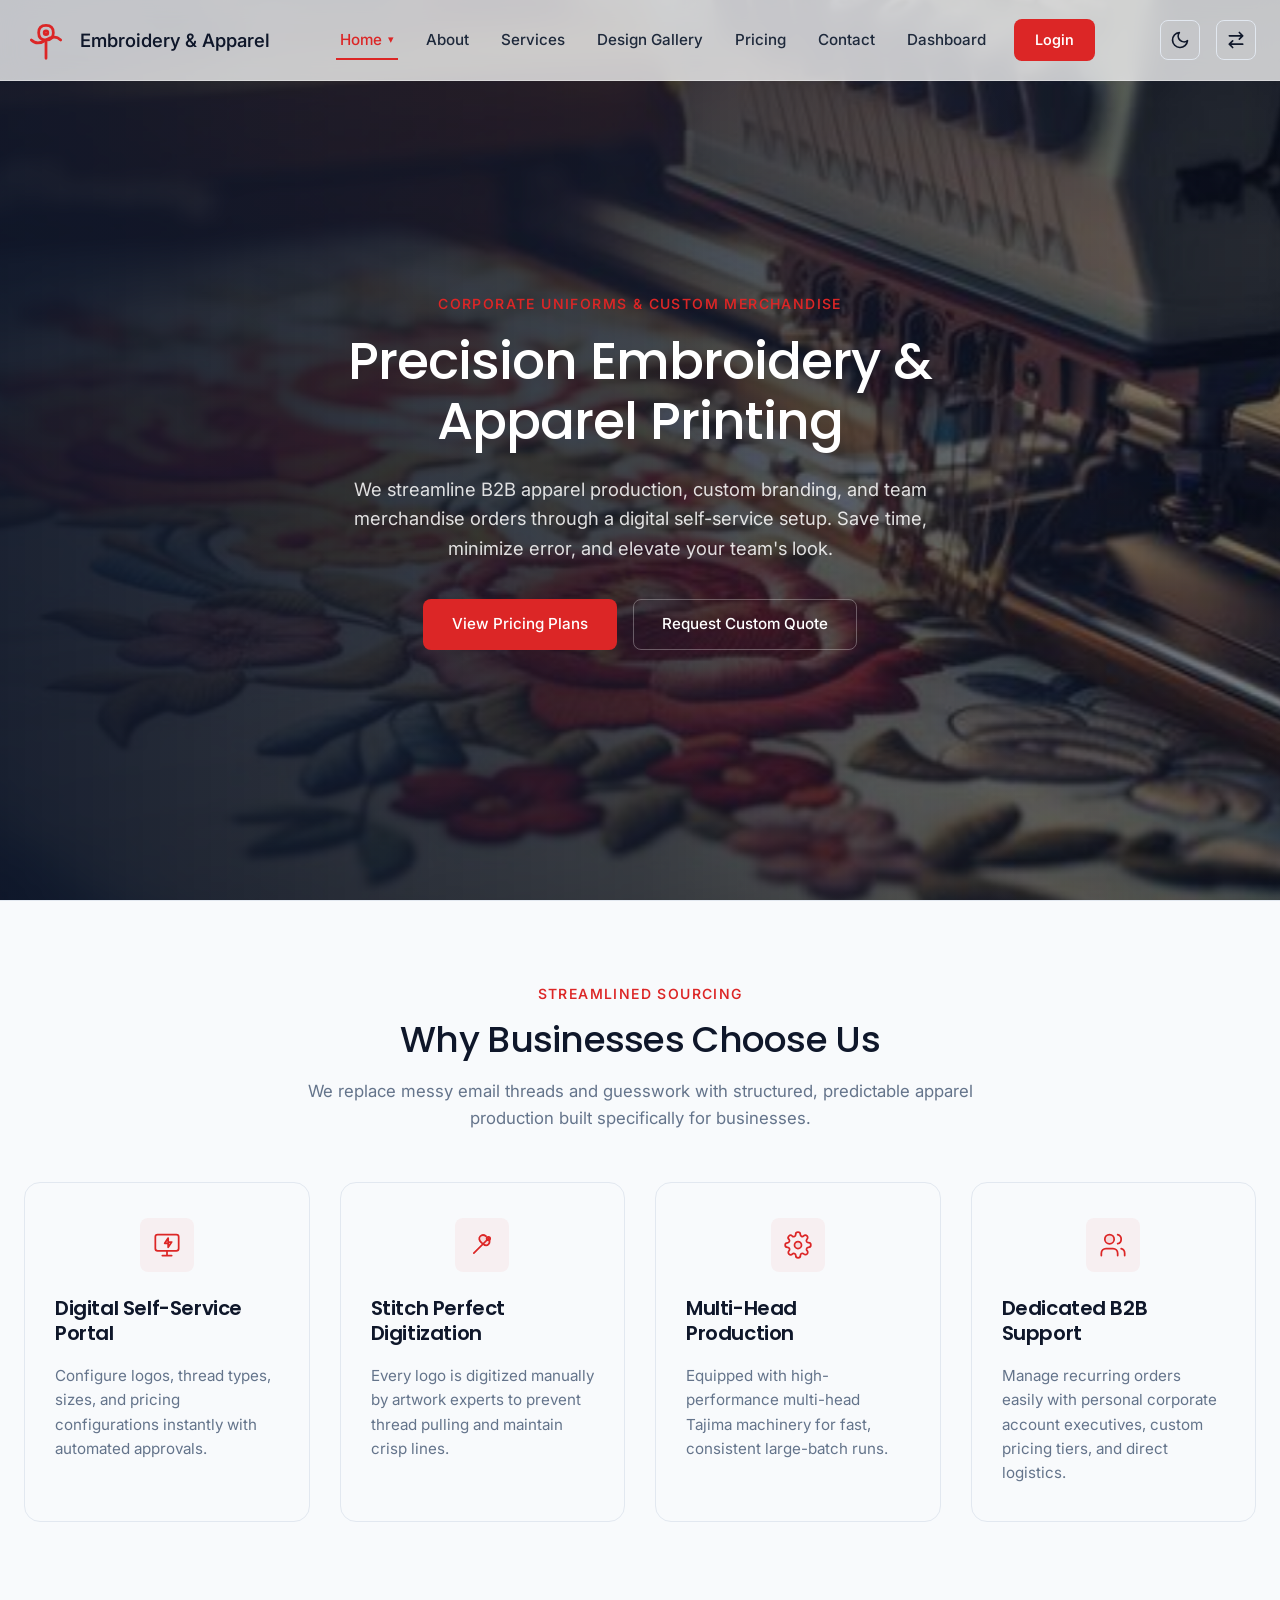
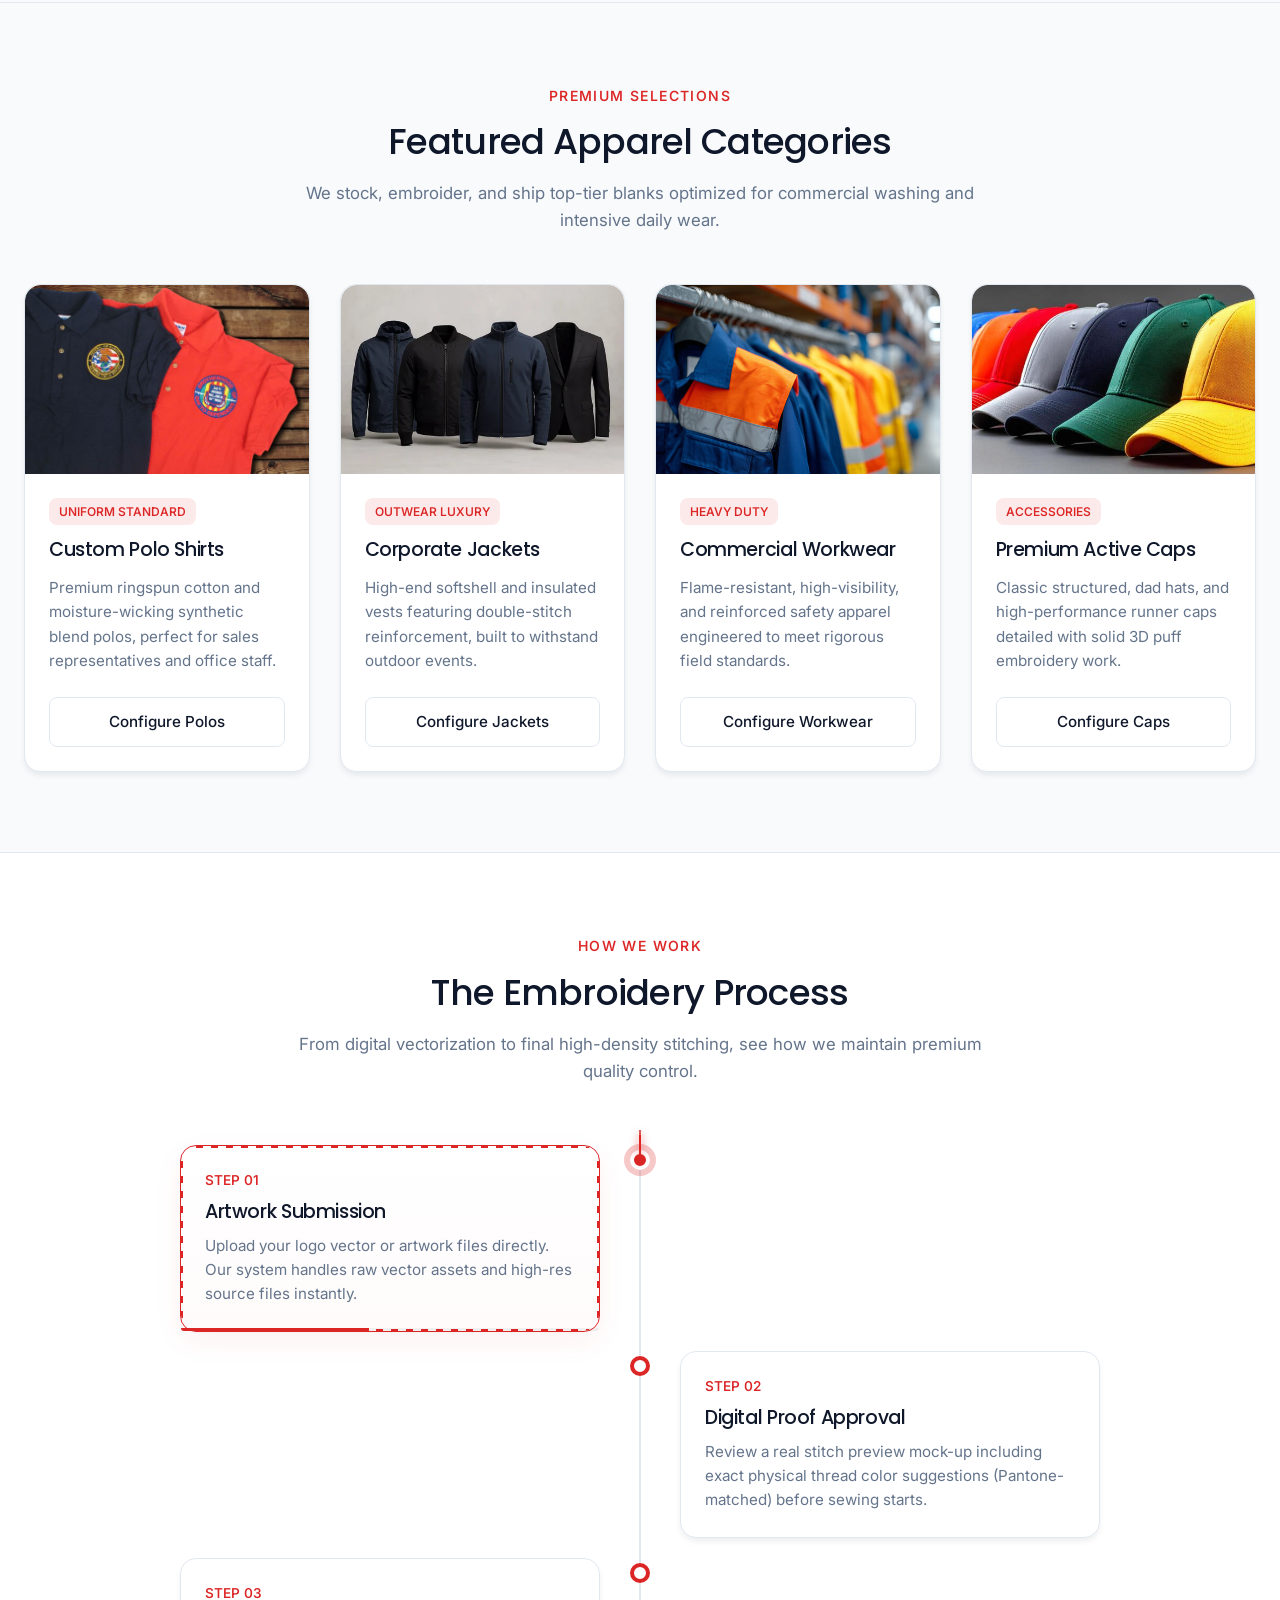
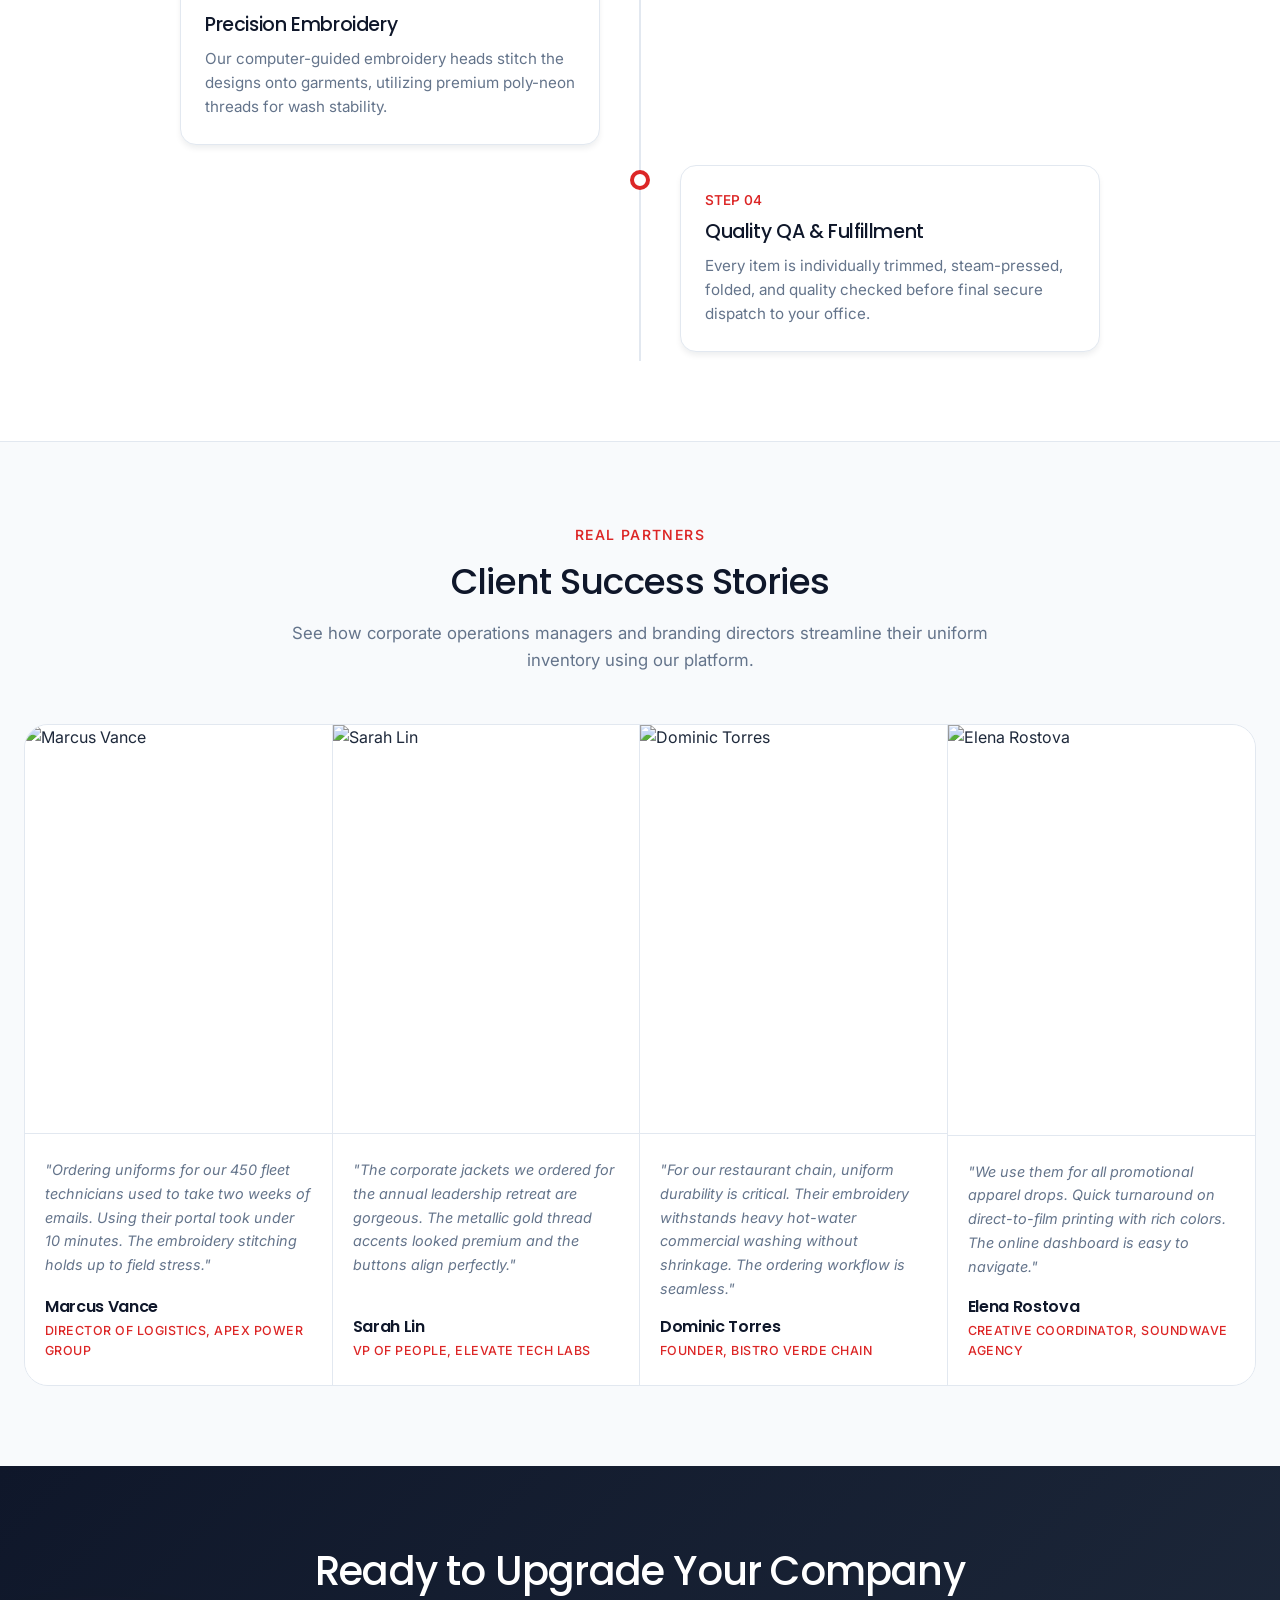
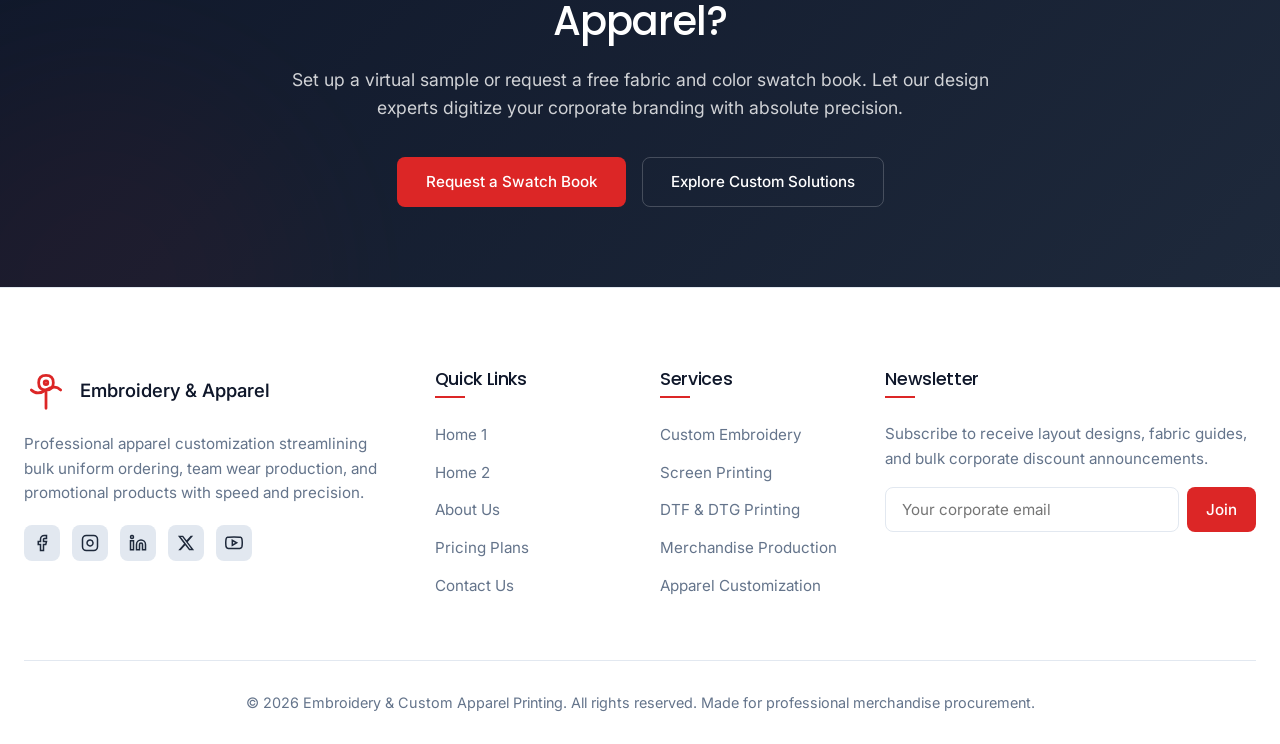
==== commit 8ef61137: "fourth commit" ====
--- a/index.html
+++ b/index.html
@@ -21,7 +21,7 @@
   <link rel="stylesheet" href="assets/css/style.css">
   <link rel="stylesheet" href="assets/css/dark-mode.css">
   <link rel="stylesheet" href="assets/css/rtl.css">
-  <link rel="icon" type="image/svg+xml" href="assets/images/favicon.svg">
+  <link rel="icon" type="image/png" href="assets/images/favicon.png">
 </head>
 
 <body>
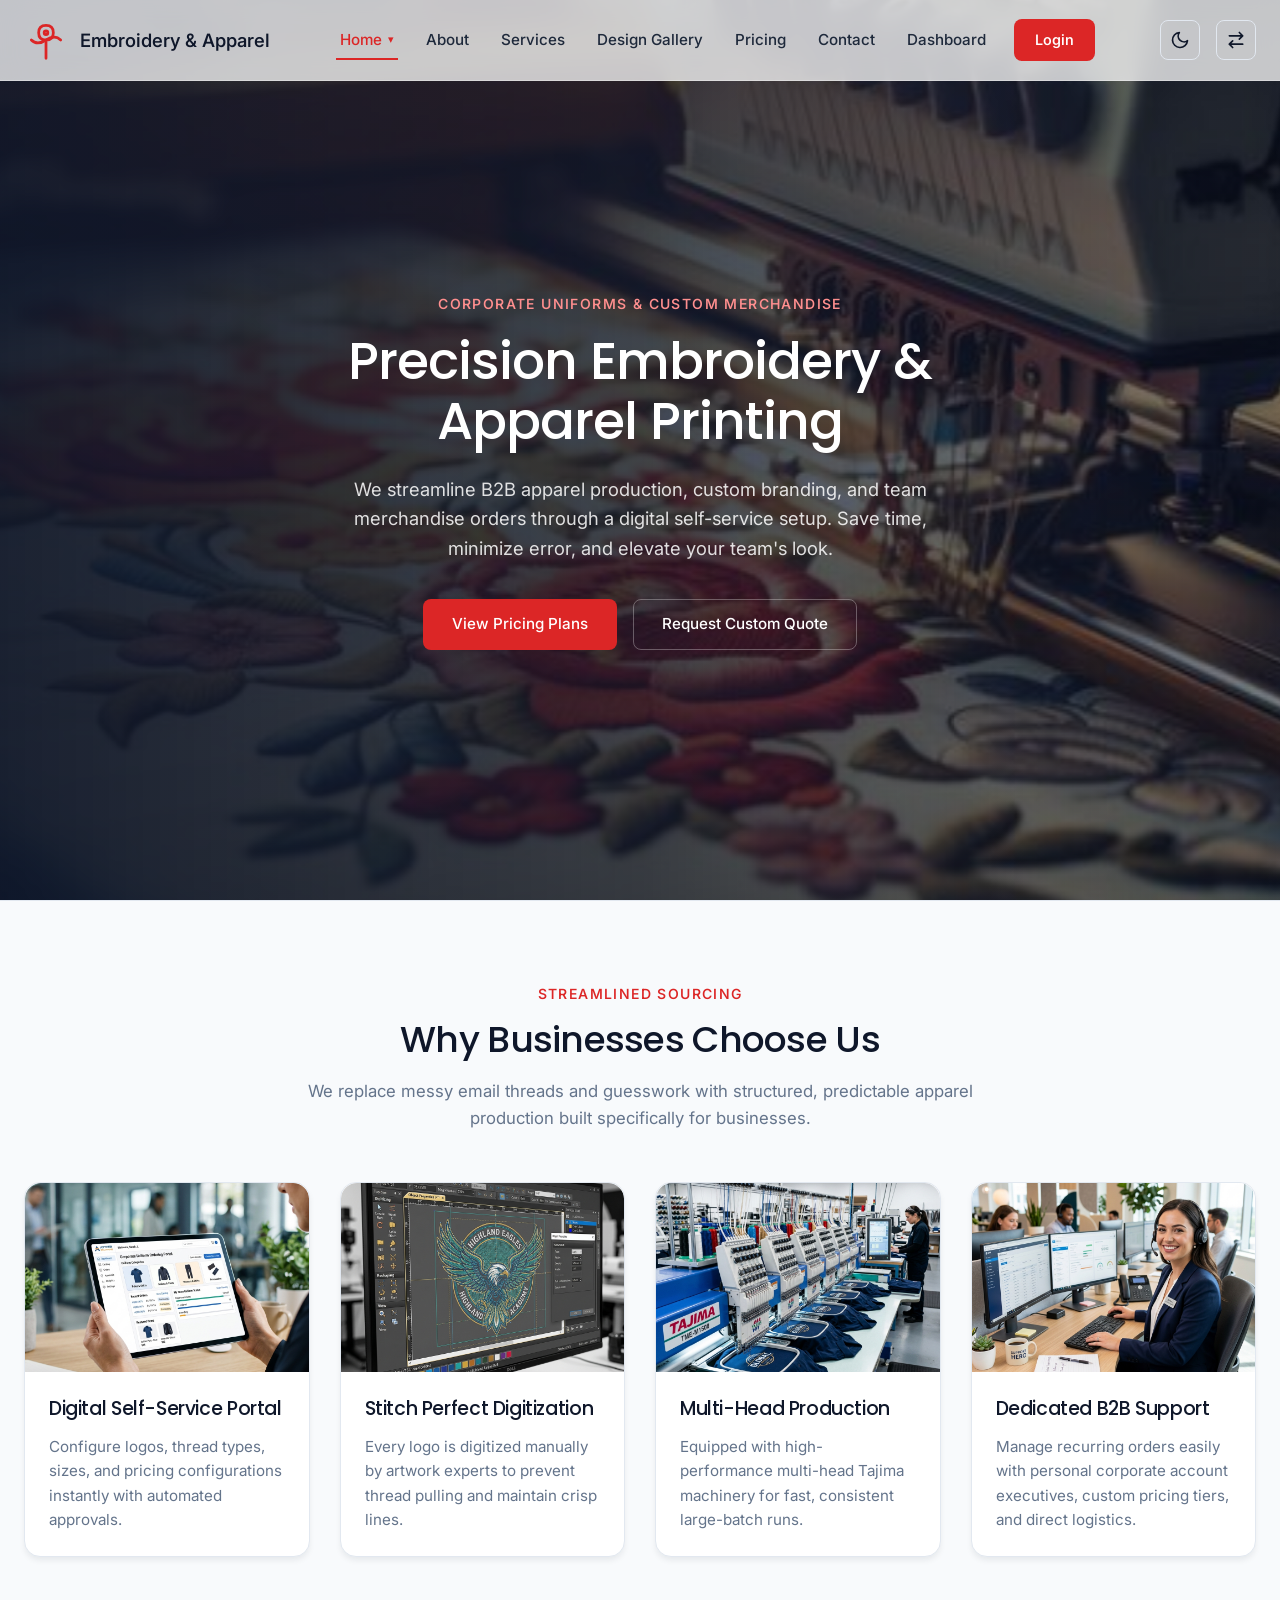
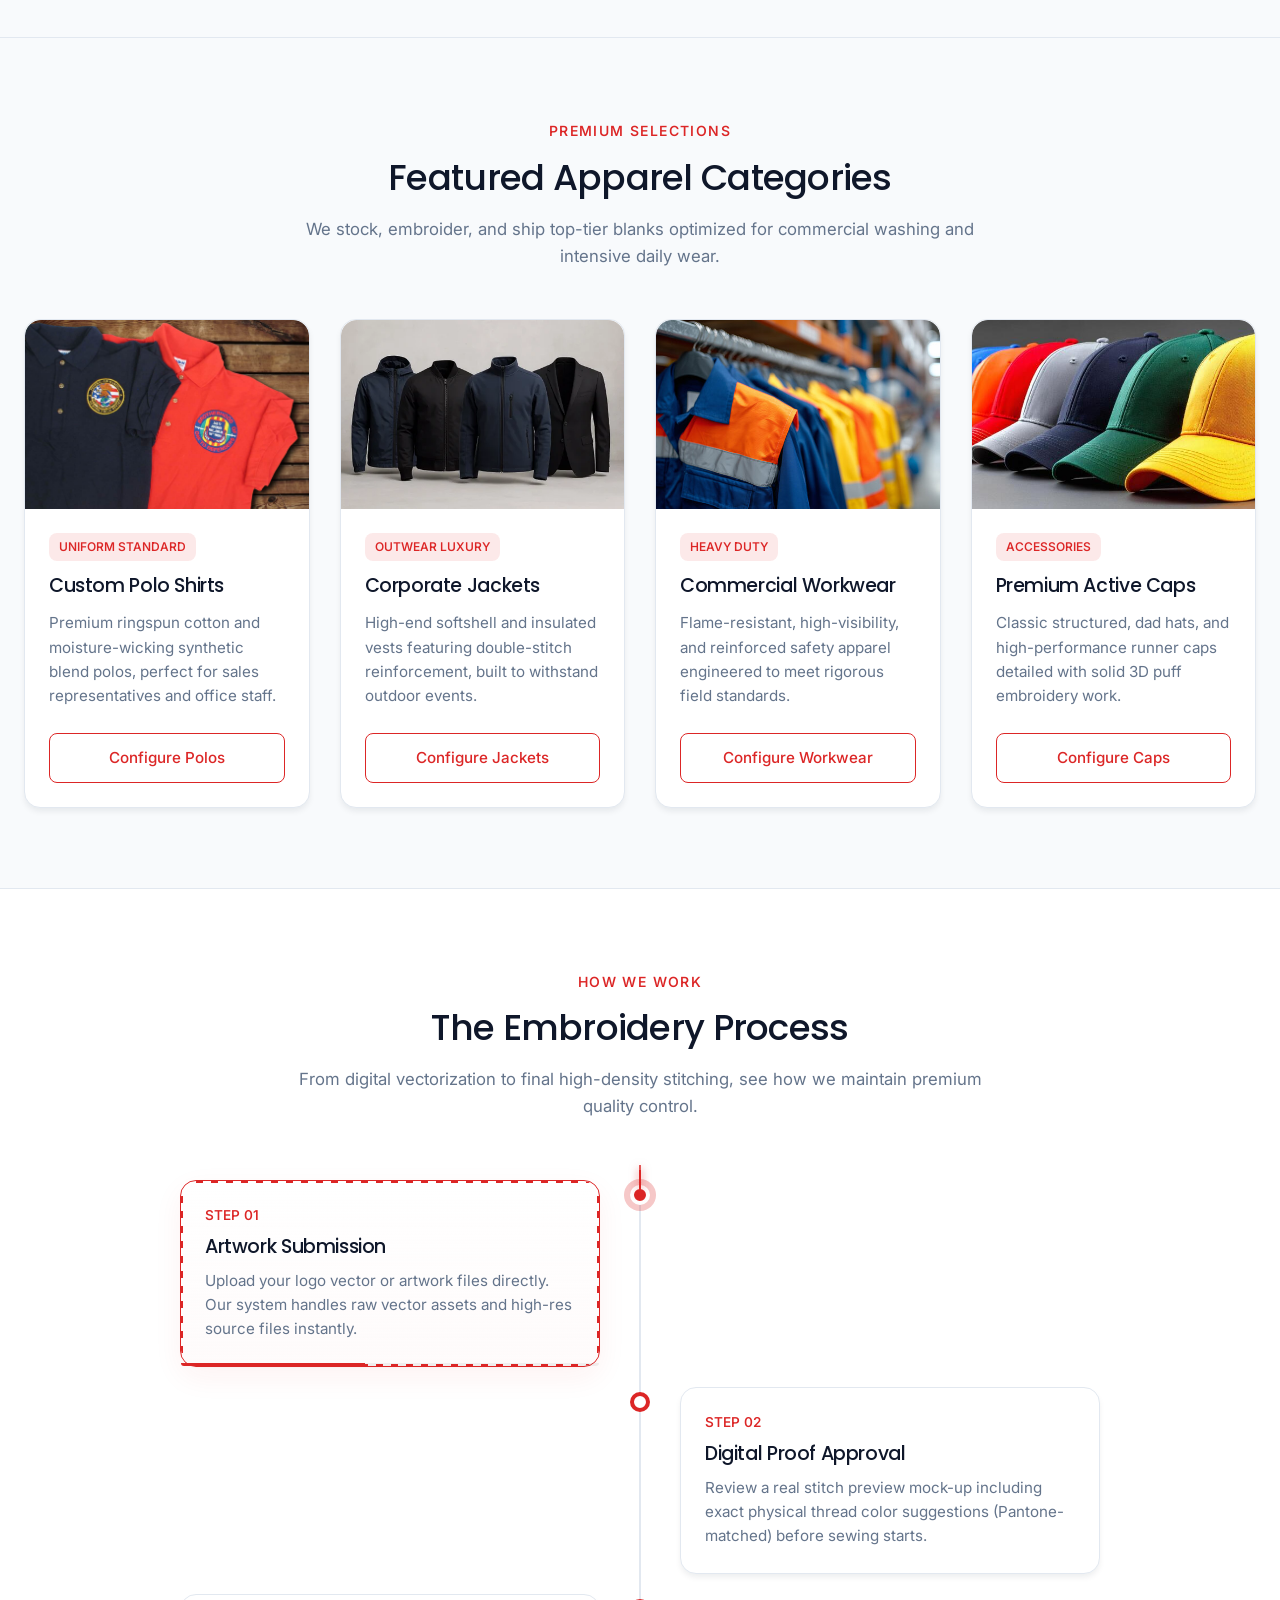
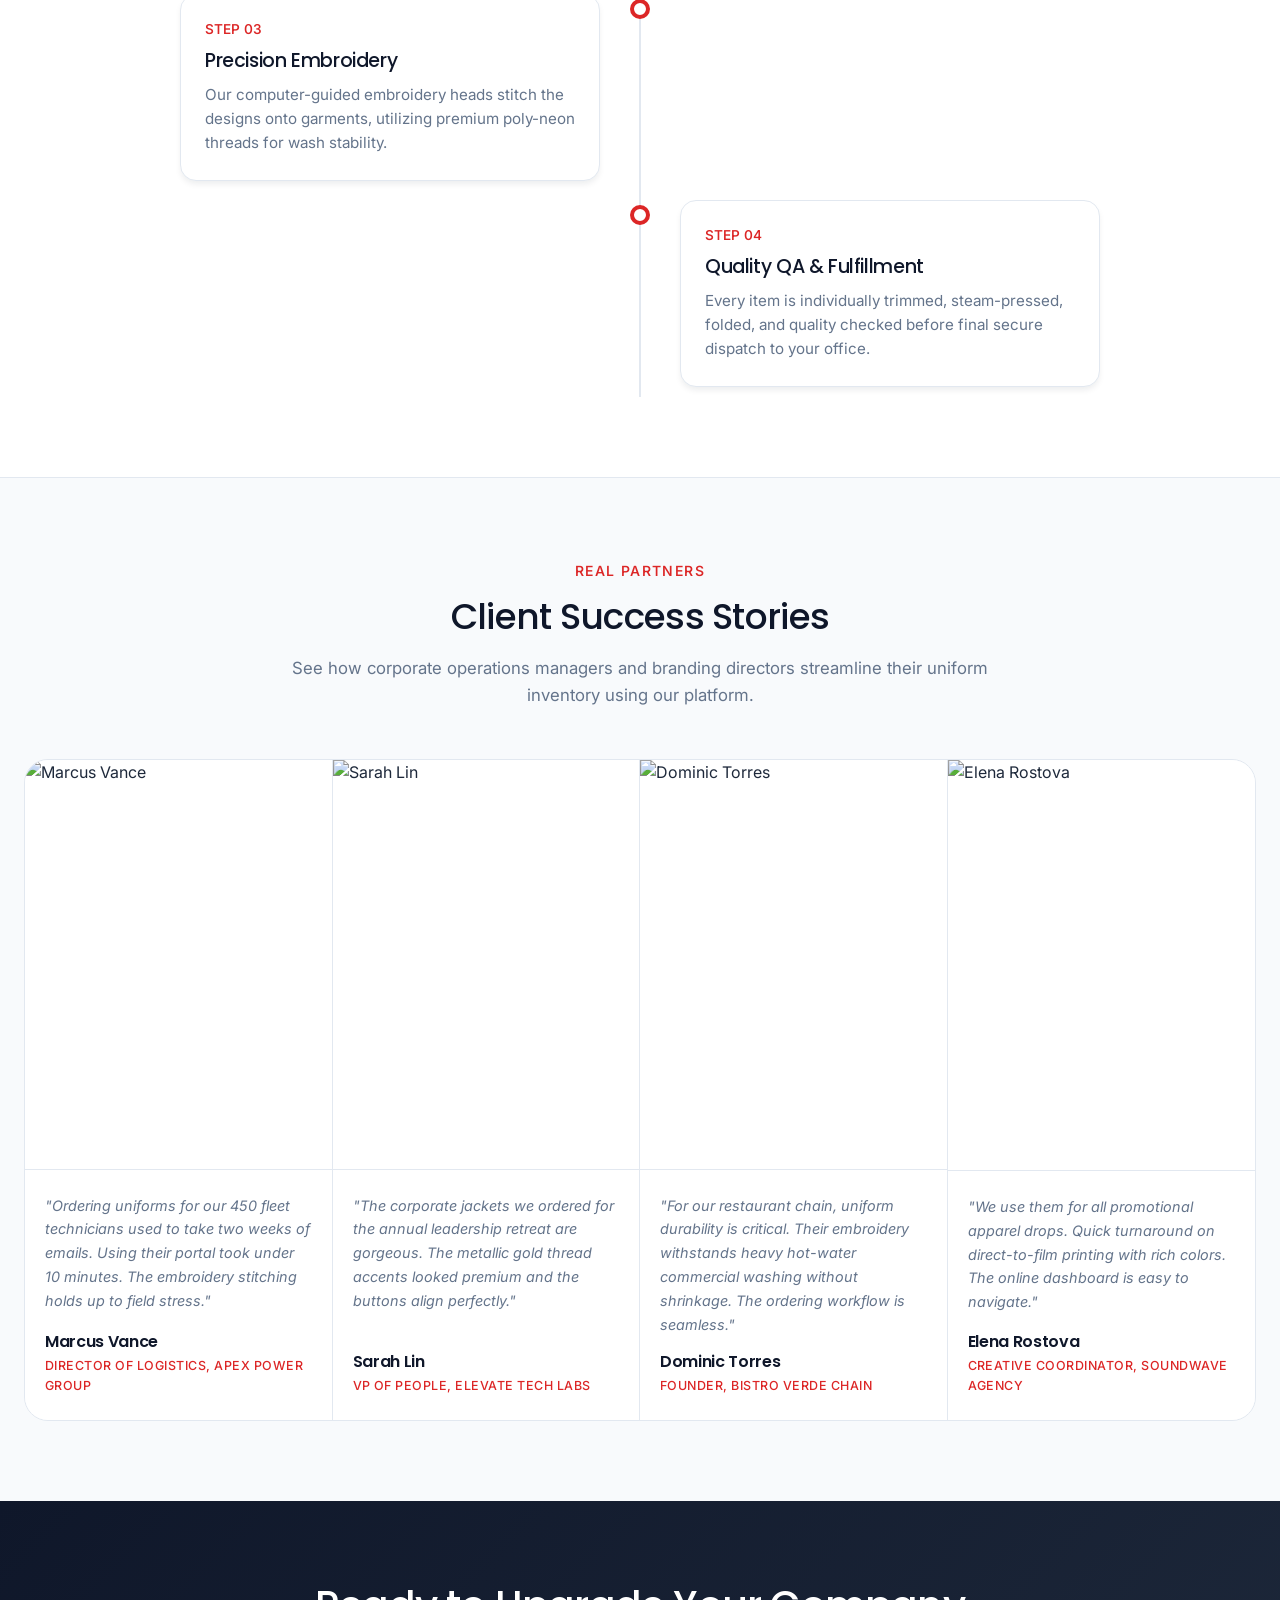
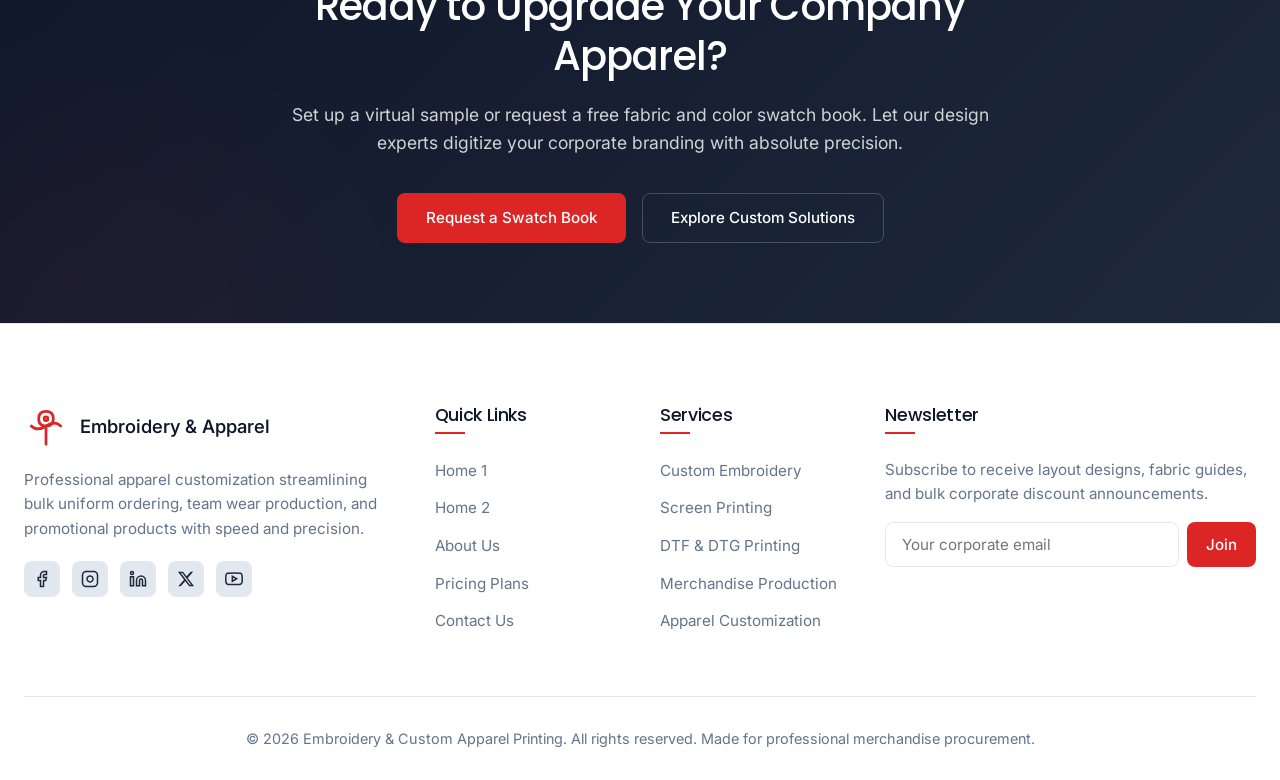
==== commit 421be591: "fifth commit" ====
--- a/index.html
+++ b/index.html
@@ -113,65 +113,51 @@
       </div>
       <div class="feature-grid">
         <!-- Card 1 -->
-        <div class="feature-card">
-          <div class="feature-icon-wrapper">
-            <svg class="feature-icon" viewBox="0 0 24 24" fill="none" stroke="currentColor" stroke-width="1.5"
-              stroke-linecap="round" stroke-linejoin="round">
-              <rect x="2" y="3" width="20" height="14" rx="2" />
-              <path d="M13 6l-3 4.5h3v3.5l3-4.5h-3z" fill="currentColor" fill-opacity="0.1" />
-              <path d="M8 21h8M12 17v4" />
-            </svg>
-          </div>
-          <h3 class="feature-card-title">Digital Self-Service Portal</h3>
-          <p class="feature-card-text">Configure logos, thread types, sizes, and pricing configurations instantly with
-            automated approvals.</p>
+        <div class="card-item image-full-bleed">
+          <div class="card-img-wrapper">
+            <img src="assets/images/digital_portal.png" alt="Digital Self-Service Portal" loading="lazy">
+          </div>
+          <div class="card-body">
+            <h3 class="card-title">Digital Self-Service Portal</h3>
+            <p class="card-text" style="margin-bottom:0;">Configure logos, thread types, sizes, and pricing configurations instantly with
+              automated approvals.</p>
+          </div>
         </div>
 
         <!-- Card 2 -->
-        <div class="feature-card">
-          <div class="feature-icon-wrapper">
-            <svg class="feature-icon" viewBox="0 0 24 24" fill="none" stroke="currentColor" stroke-width="1.5"
-              stroke-linecap="round" stroke-linejoin="round">
-              <line x1="5" y1="19" x2="18" y2="6" />
-              <circle cx="17.5" cy="6.5" r="1.5" />
-              <path d="M17.5 6.5c1 1.5 1.5 3.5 0 5s-4 .5-6-1.5-2.5-4-1-5.5 3-1.5 5 0" fill="currentColor"
-                fill-opacity="0.1" />
-            </svg>
-          </div>
-          <h3 class="feature-card-title">Stitch Perfect Digitization</h3>
-          <p class="feature-card-text">Every logo is digitized manually by artwork experts to prevent thread pulling and
-            maintain crisp lines.</p>
+        <div class="card-item image-full-bleed">
+          <div class="card-img-wrapper">
+            <img src="assets/images/stitch_digitization.png" alt="Stitch Perfect Digitization" loading="lazy">
+          </div>
+          <div class="card-body">
+            <h3 class="card-title">Stitch Perfect Digitization</h3>
+            <p class="card-text" style="margin-bottom:0;">Every logo is digitized manually by artwork experts to prevent thread pulling and
+              maintain crisp lines.</p>
+          </div>
         </div>
 
         <!-- Card 3 -->
-        <div class="feature-card">
-          <div class="feature-icon-wrapper">
-            <svg class="feature-icon" viewBox="0 0 24 24" fill="none" stroke="currentColor" stroke-width="1.5"
-              stroke-linecap="round" stroke-linejoin="round">
-              <circle cx="12" cy="12" r="3" fill="currentColor" fill-opacity="0.1" />
-              <path
-                d="M19.4 15a1.65 1.65 0 0 0 .33 1.82l.06.06a2 2 0 1 1-2.83 2.83l-.06-.06a1.65 1.65 0 0 0-1.82-.33 1.65 1.65 0 0 0-1 1.51V21a2 2 0 0 1-4 0v-.09A1.65 1.65 0 0 0 9 19.4a1.65 1.65 0 0 0-1.82.33l-.06.06a2 2 0 1 1-2.83-2.83l.06-.06a1.65 1.65 0 0 0 .33-1.82 1.65 1.65 0 0 0-1.51-1H3a2 2 0 0 1 0-4h.09A1.65 1.65 0 0 0 4.6 9a1.65 1.65 0 0 0-.33-1.82l-.06-.06a2 2 0 1 1 2.83-2.83l.06.06a1.65 1.65 0 0 0 1.82.33H9a1.65 1.65 0 0 0 1-1.51V3a2 2 0 0 1 4 0v.09a1.65 1.65 0 0 0 1 1.51 1.65 1.65 0 0 0 1.82-.33l.06-.06a2 2 0 1 1 2.83 2.83l-.06.06a1.65 1.65 0 0 0-.33 1.82V9a1.65 1.65 0 0 0 1.51 1H21a2 2 0 0 1 0 4h-.09a1.65 1.65 0 0 0-1.51 1z" />
-            </svg>
-          </div>
-          <h3 class="feature-card-title">Multi-Head Production</h3>
-          <p class="feature-card-text">Equipped with high-performance multi-head Tajima machinery for fast, consistent
-            large-batch runs.</p>
+        <div class="card-item image-full-bleed">
+          <div class="card-img-wrapper">
+            <img src="assets/images/multi_head_machine.png" alt="Multi-Head Production" loading="lazy">
+          </div>
+          <div class="card-body">
+            <h3 class="card-title">Multi-Head Production</h3>
+            <p class="card-text" style="margin-bottom:0;">Equipped with high-performance multi-head Tajima machinery for fast, consistent
+              large-batch runs.</p>
+          </div>
         </div>
 
         <!-- Card 4 -->
-        <div class="feature-card">
-          <div class="feature-icon-wrapper">
-            <svg class="feature-icon" viewBox="0 0 24 24" fill="none" stroke="currentColor" stroke-width="1.5"
-              stroke-linecap="round" stroke-linejoin="round">
-              <path d="M16 21v-2a4 4 0 0 0-4-4H6a4 4 0 0 0-4 4v2" />
-              <circle cx="9" cy="7" r="4" fill="currentColor" fill-opacity="0.1" />
-              <path d="M22 21v-2a4 4 0 0 0-3-3.87" />
-              <path d="M16 3.13a4 4 0 0 1 0 7.75" />
-            </svg>
-          </div>
-          <h3 class="feature-card-title">Dedicated B2B Support</h3>
-          <p class="feature-card-text">Manage recurring orders easily with personal corporate account executives, custom
-            pricing tiers, and direct logistics.</p>
+        <div class="card-item image-full-bleed">
+          <div class="card-img-wrapper">
+            <img src="assets/images/b2b_support.png" alt="Dedicated B2B Support" loading="lazy">
+          </div>
+          <div class="card-body">
+            <h3 class="card-title">Dedicated B2B Support</h3>
+            <p class="card-text" style="margin-bottom:0;">Manage recurring orders easily with personal corporate account executives, custom
+              pricing tiers, and direct logistics.</p>
+          </div>
         </div>
       </div>
     </div>
--- a/assets/css/style.css
+++ b/assets/css/style.css
@@ -179,14 +179,14 @@
 
 .btn-outline {
   background-color: transparent;
-  border-color: var(--color-border);
-  color: var(--color-primary);
+  border-color: var(--color-accent);
+  color: var(--color-accent);
 }
 
 .btn-outline:hover {
-  background-color: var(--color-primary);
+  background-color: var(--color-accent);
   color: var(--color-light);
-  border-color: var(--color-primary);
+  border-color: var(--color-accent);
   transform: translateY(-2px);
 }
 
@@ -1071,8 +1071,8 @@
     flex-direction: column;
     align-items: center;
     text-align: center;
-    padding: 40px 24px;
-    gap: 16px;
+    padding: 20px 24px;
+    gap: 8px;
     transition: var(--transition-smooth);
     box-shadow: var(--shadow-lg);
     overflow-y: auto;
@@ -1091,7 +1091,7 @@
 
   .nav-link {
     font-size: 1.1rem;
-    padding: 12px 0;
+    padding: 8px 0;
     display: block;
     width: 100%;
     text-align: center;
@@ -1119,7 +1119,7 @@
 
   .dropdown-item {
     font-size: 1rem;
-    padding: 10px 0;
+    padding: 8px 0;
     text-align: center;
     border-bottom: 1px solid var(--color-border);
     width: 100%;
@@ -1137,7 +1137,7 @@
   .btn-login {
     width: 100%;
     margin-top: 8px;
-    padding: 12px 0;
+    padding: 8px 0;
     justify-content: center;
     text-align: center;
   }
@@ -1149,15 +1149,16 @@
     align-items: center;
     gap: 16px;
     width: 100%;
-    padding: 16px 0;
+    padding: 8px 0;
     border-top: 1px solid var(--color-border);
-    margin-top: 12px;
+    margin-top: 8px;
     list-style: none;
   }
 }
 
 @media (max-width: 768px) {
-  .timeline::before {
+  .timeline::before,
+  .timeline-line-fill {
     left: 20px;
   }
 
@@ -1350,7 +1351,7 @@
 }
 
 .hero-content-3d .section-subtitle {
-  color: #DC2626 !important;
+  color: #FF8F8F !important;
 }
 
 .hero-content-3d .btn-primary {
@@ -1465,6 +1466,12 @@
   .about-grid-alt .story-image img {
     max-width: 100%;
     width: 100%;
+  }
+}
+
+@media (min-width: 768px) and (max-width: 1024px) {
+  .partnerships-stats {
+    justify-content: center;
   }
 }
 
--- a/assets/css/dark-mode.css
+++ b/assets/css/dark-mode.css
@@ -84,14 +84,14 @@
 }
 
 body.dark-mode .btn-outline {
-  border-color: var(--color-border);
-  color: var(--color-light);
+  border-color: var(--color-accent);
+  color: var(--color-accent);
 }
 
 body.dark-mode .btn-outline:hover {
-  background-color: var(--color-light);
-  color: #0B1120;
-  border-color: var(--color-light);
+  background-color: var(--color-accent);
+  color: var(--color-light);
+  border-color: var(--color-accent);
 }
 
 /* Text selections & scrollbars in Dark Mode */
